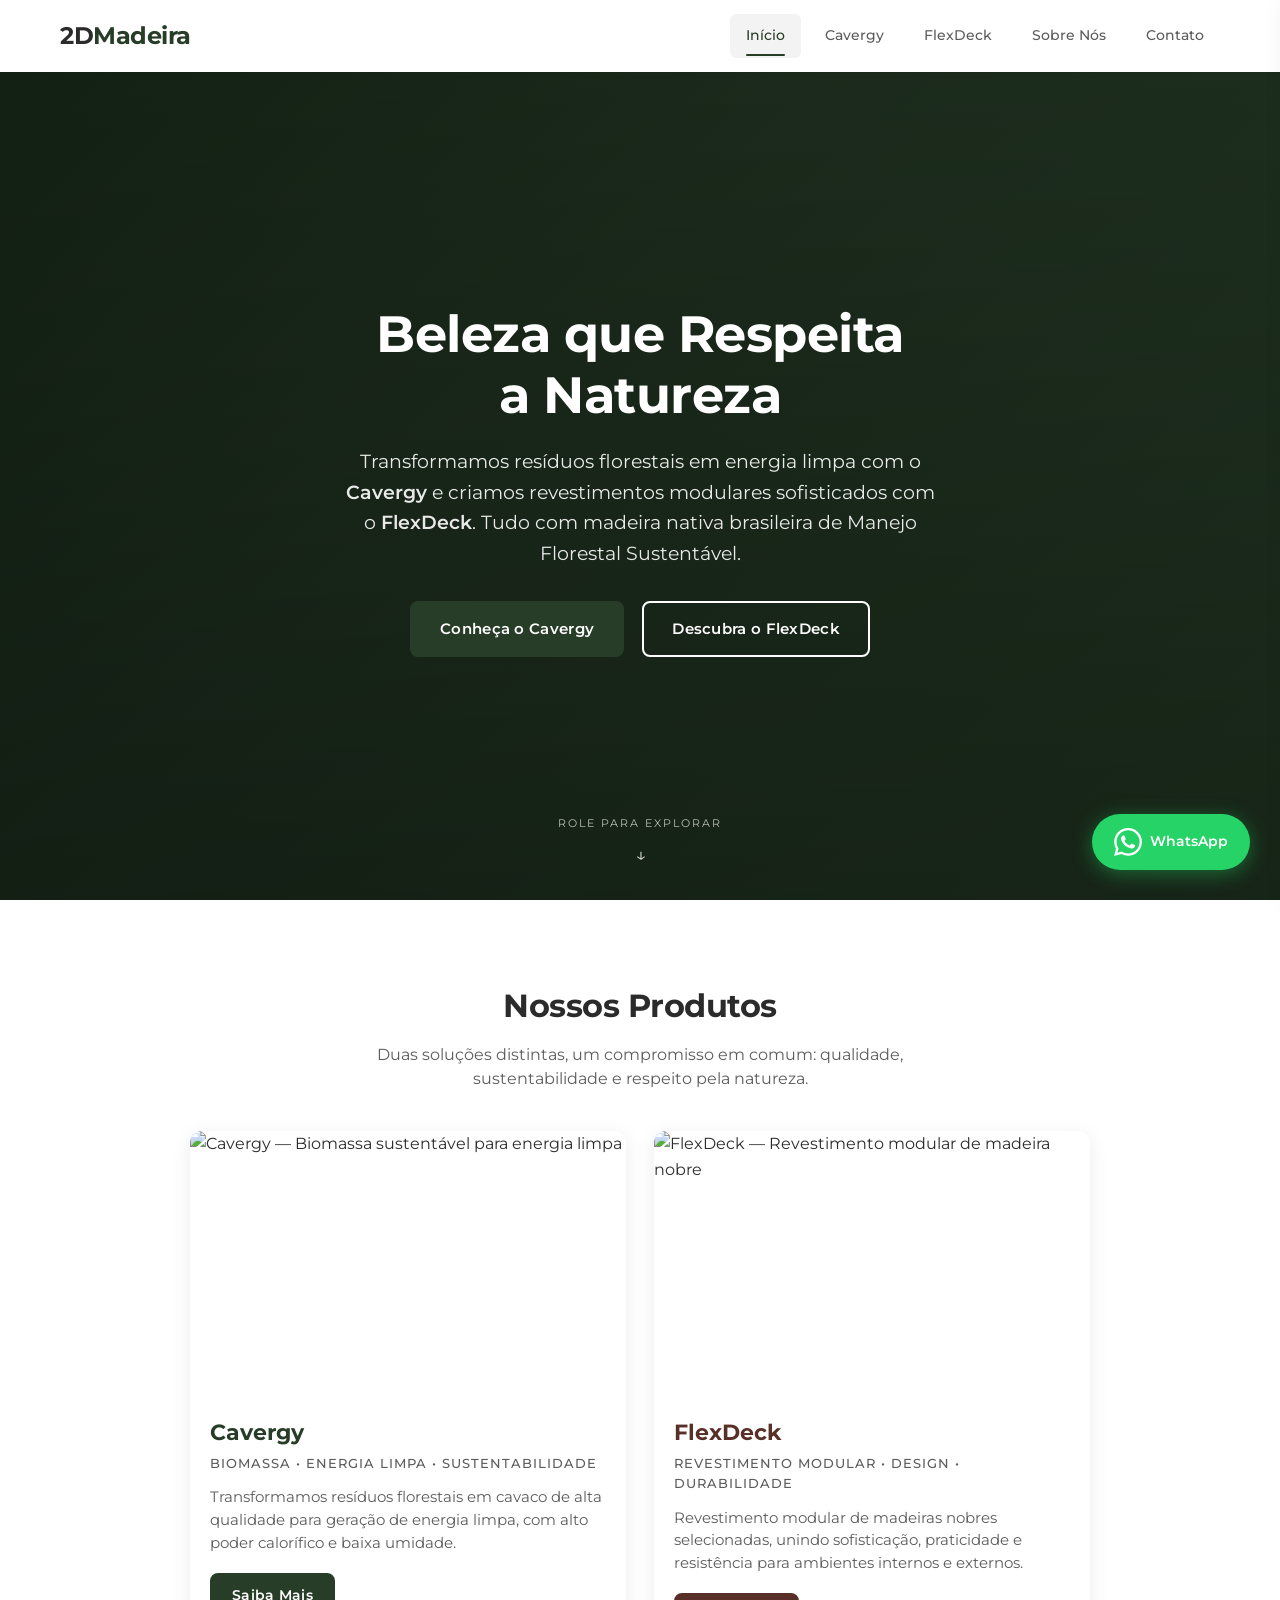
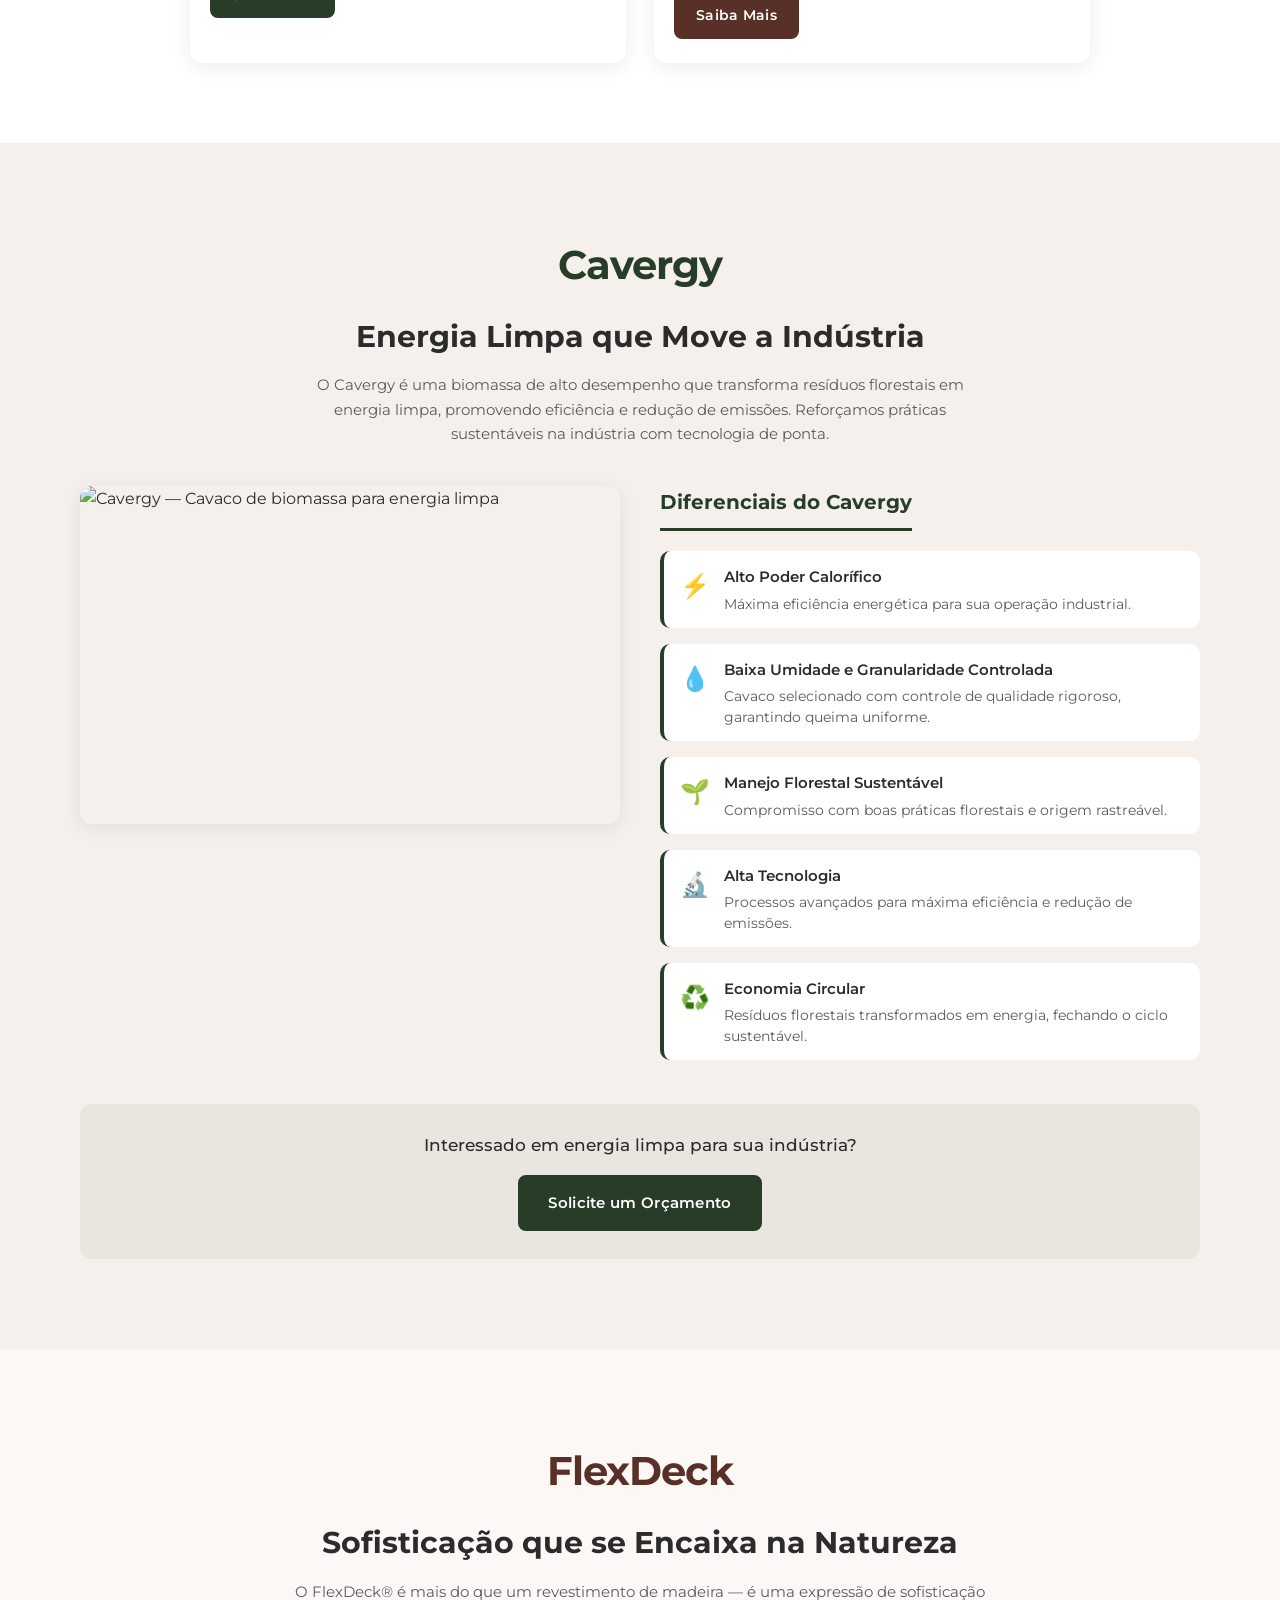
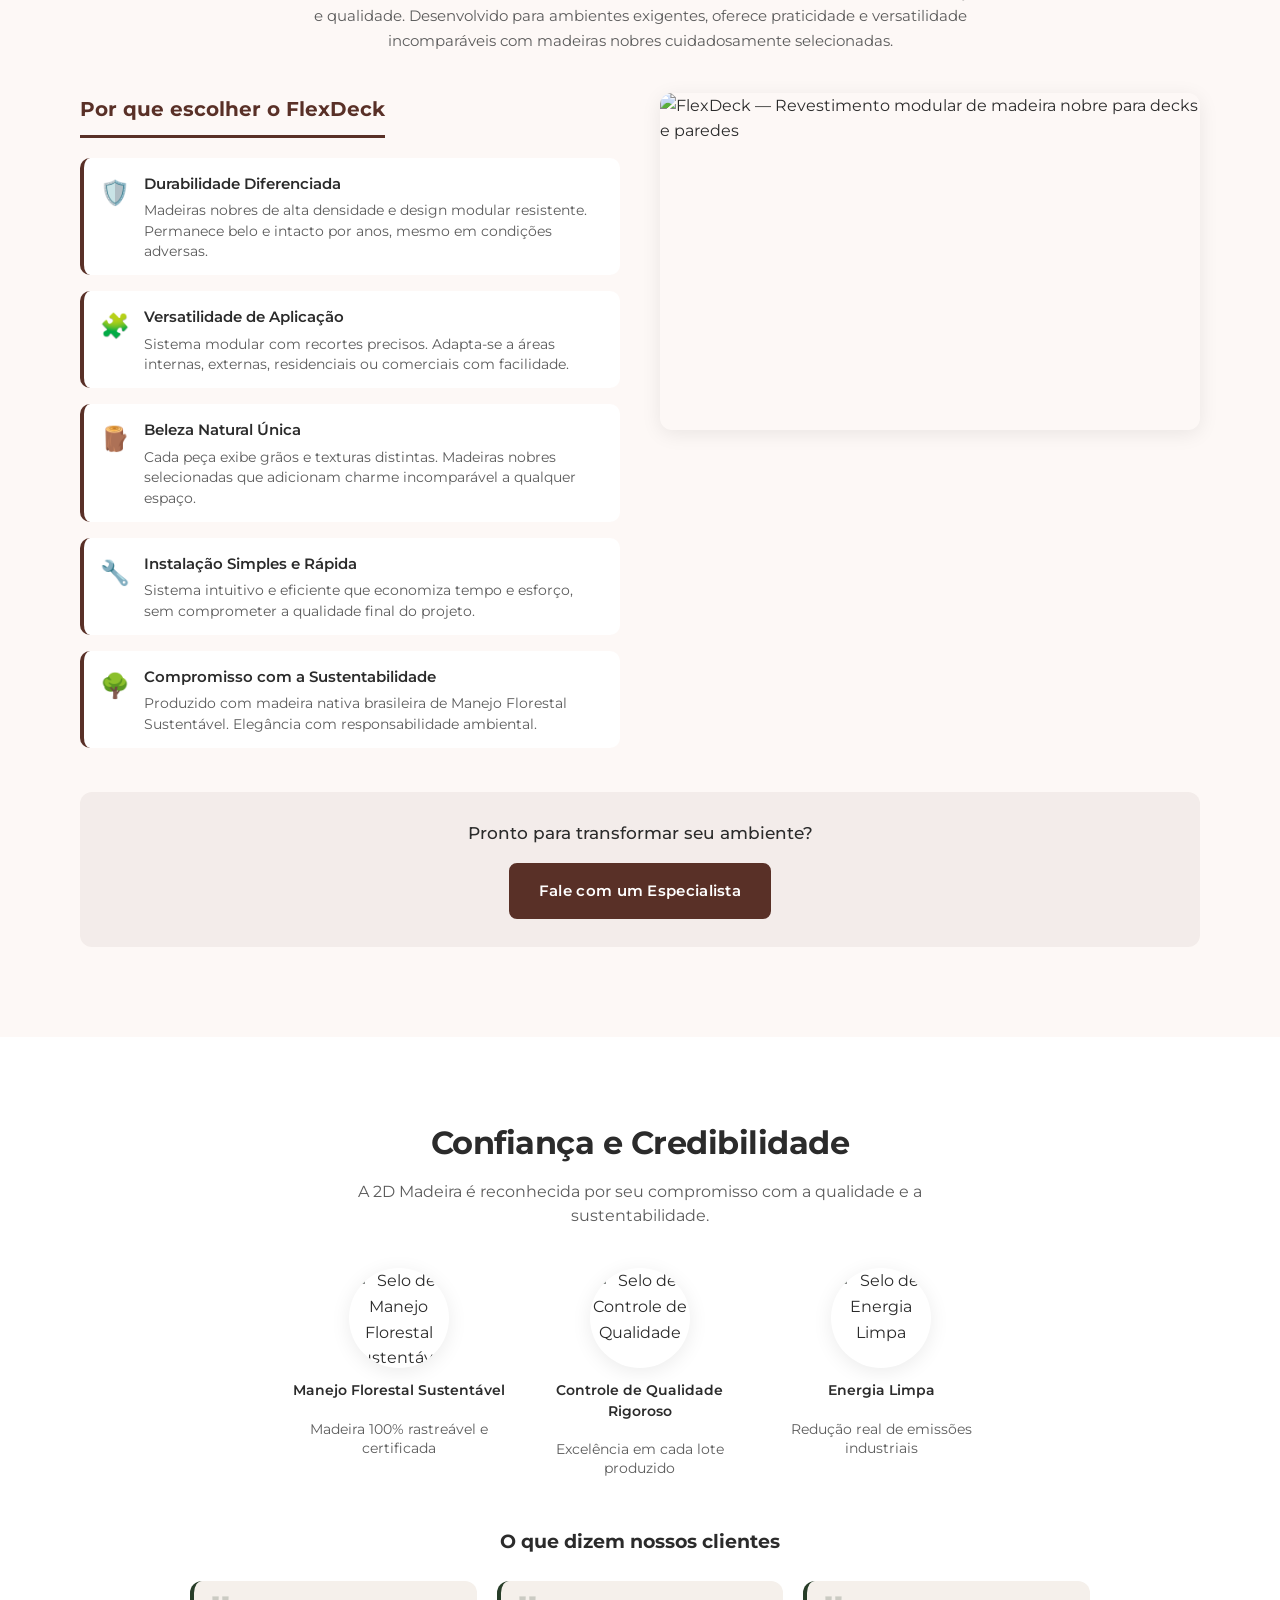
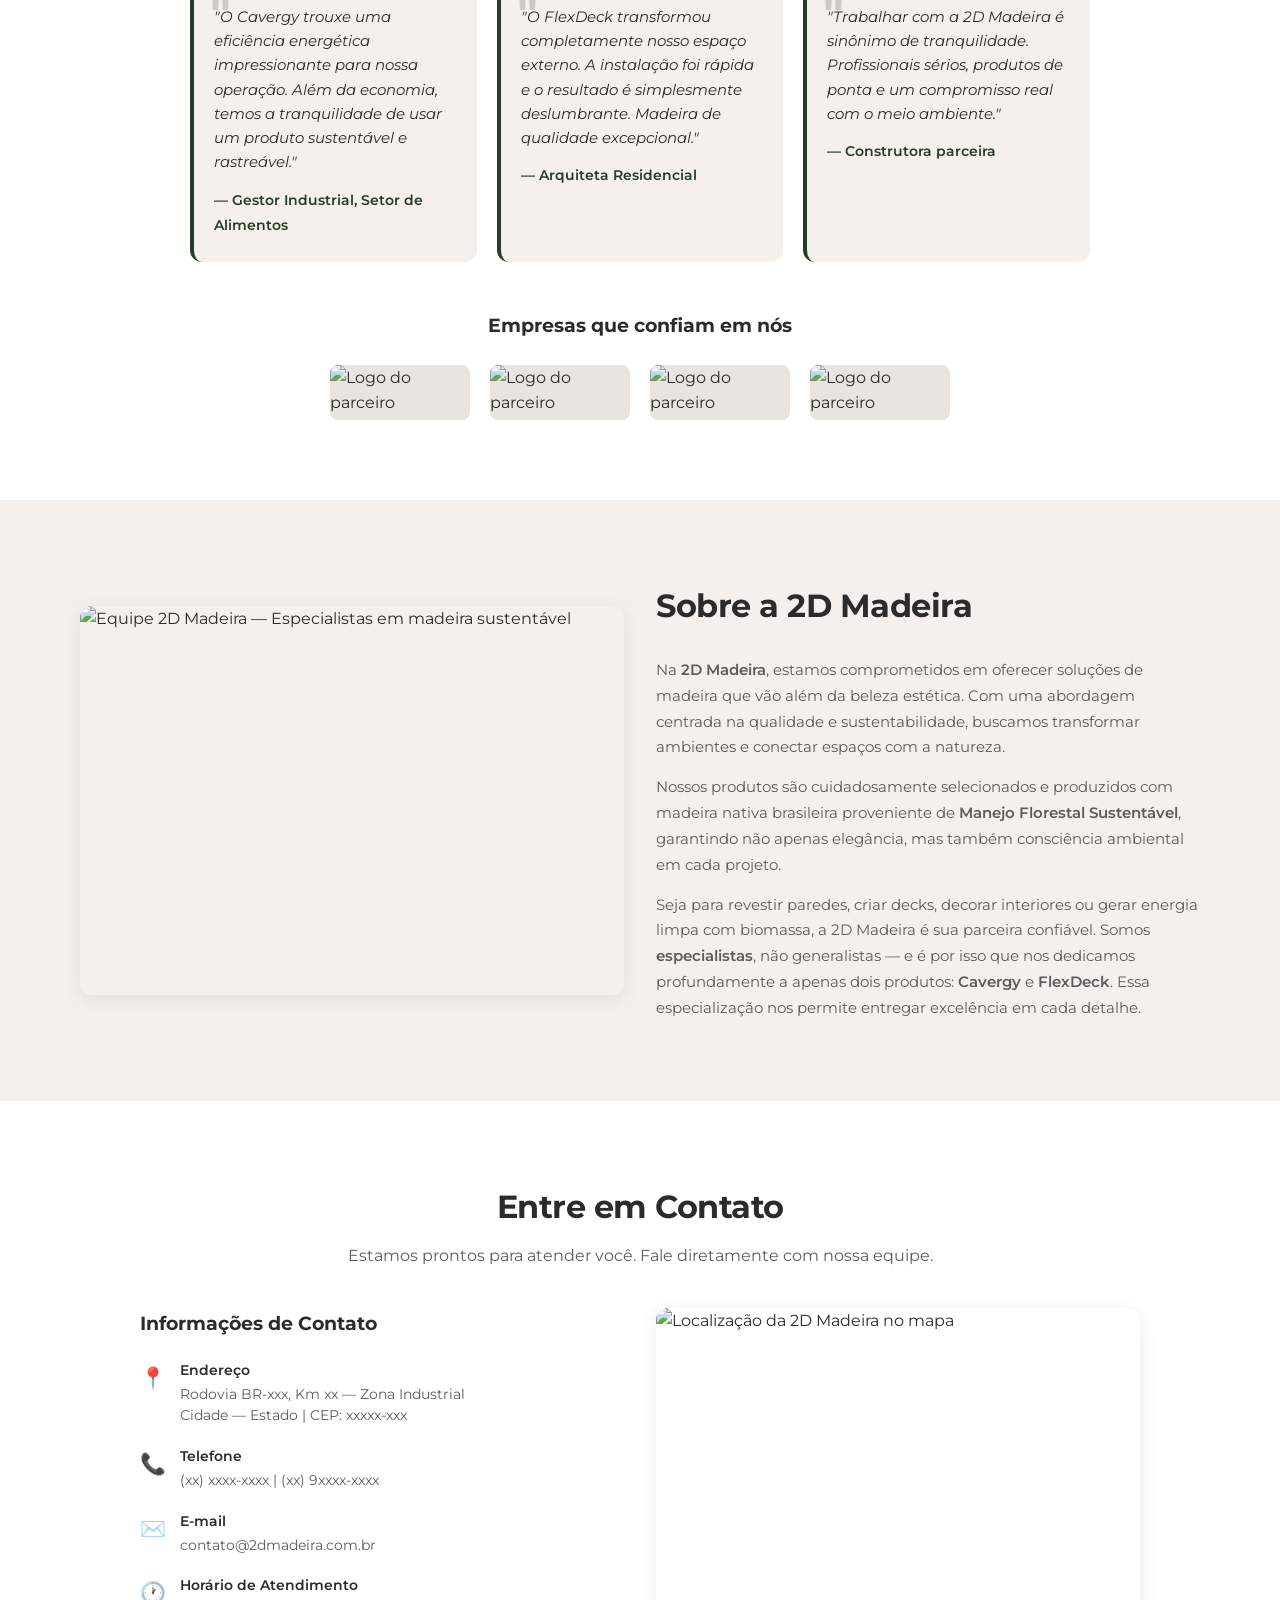
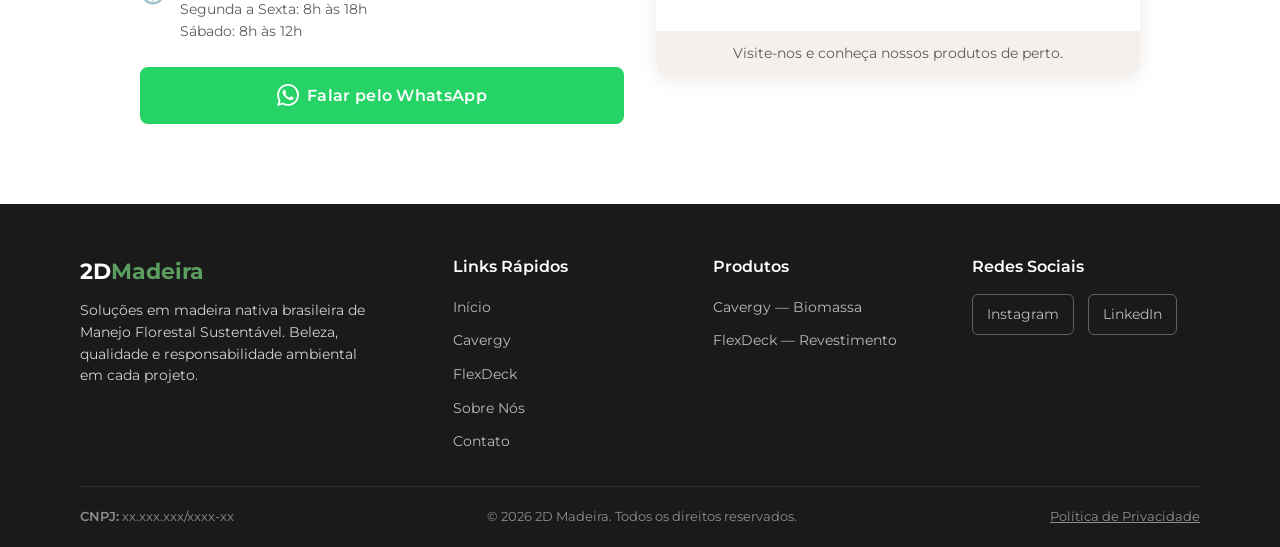
==== index.html @ b5628a50 "Primeiro envio do projeto" ====
<!DOCTYPE html>
<html lang="pt-BR">
<head>
    <meta charset="UTF-8">
    <meta name="viewport" content="width=device-width, initial-scale=1.0">

    <!-- ==================== SEO ==================== -->
    <title>2D Madeira | Soluções Sustentáveis em Madeira — Cavergy e FlexDeck</title>
    <meta name="description" content="2D Madeira: soluções em madeira nativa brasileira de Manejo Florestal Sustentável. Conheça o Cavergy, biomassa para energia limpa, e o FlexDeck, revestimento modular de madeira nobre.">
    <meta name="keywords" content="madeira sustentável, manejo florestal, biomassa, cavaco, energia limpa, revestimento de madeira, deck modular, FlexDeck, Cavergy, 2D Madeira, madeira nativa brasileira">
    <meta name="author" content="2D Madeira">
    <meta name="robots" content="index, follow">
    <link rel="canonical" href="https://www.2dmadeira.com.br/">

    <!-- Open Graph -->
    <meta property="og:title" content="2D Madeira | Soluções Sustentáveis em Madeira">
    <meta property="og:description" content="Cavergy: biomassa que transforma resíduos florestais em energia limpa. FlexDeck: revestimento modular de madeira nobre. Sustentabilidade e elegância em cada projeto.">
    <meta property="og:type" content="website">
    <meta property="og:url" content="https://www.2dmadeira.com.br/">
    <meta property="og:image" content="https://www.2dmadeira.com.br/og-image.jpg">
    <meta property="og:locale" content="pt_BR">

    <!-- Favicon (substitua pelo seu arquivo) -->
    <link rel="icon" type="image/png" href="favicon.png">

    <!-- Google Fonts - Montserrat -->
    <link rel="preconnect" href="https://fonts.googleapis.com">
    <link rel="preconnect" href="https://fonts.gstatic.com" crossorigin>
    <link href="https://fonts.googleapis.com/css2?family=Montserrat:wght@300;400;500;600;700&display=swap" rel="stylesheet">

    <!-- CSS -->
    <link rel="stylesheet" href="style.css">
</head>
<body>

    <!-- ==================== HEADER ==================== -->
    <header class="header" id="header">
        <div class="header__container">
            <!-- Logo 2D Madeira -->
            <a href="#home" class="header__logo" aria-label="2D Madeira — Página inicial">
                <!-- Substitua pelo caminho da sua logo PNG -->
                <!-- <img src="logo-2d-madeira.png" alt="2D Madeira" class="header__logo-img"> -->
                <span class="header__logo-texto">2D<span class="header__logo-destaque">Madeira</span></span>
            </a>

            <!-- Navegação Desktop -->
            <nav class="nav" id="nav">
                <ul class="nav__lista">
                    <li class="nav__item"><a href="#home" class="nav__link nav__link--ativo">Início</a></li>
                    <li class="nav__item"><a href="cavergy/cavergy.html" class="nav__link">Cavergy</a></li>
                    <li class="nav__item"><a href="flexdeck/flexdeck.html" class="nav__link">FlexDeck</a></li>
                    <li class="nav__item"><a href="#sobre" class="nav__link">Sobre Nós</a></li>
                    <li class="nav__item"><a href="#contato" class="nav__link">Contato</a></li>
                </ul>
            </nav>

            <!-- Botão do menu hambúrguer -->
            <button class="hamburguer" id="hamburguer" aria-label="Abrir menu de navegação" aria-expanded="false">
                <span class="hamburguer__linha"></span>
                <span class="hamburguer__linha"></span>
                <span class="hamburguer__linha"></span>
            </button>
        </div>
    </header>

    <!-- Overlay do menu mobile -->
    <div class="menu-overlay" id="menuOverlay"></div>

    <!-- ==================== MAIN ==================== -->
    <main>

        <!-- ========== HERO / HOME ========== -->
        <section class="hero" id="home">
            <div class="hero__overlay"></div>
            <div class="hero__container">
                <h1 class="hero__titulo">Beleza que Respeita<br>a Natureza</h1>
                <p class="hero__subtitulo">
                    Transformamos resíduos florestais em energia limpa com o <strong>Cavergy</strong> e criamos revestimentos modulares sofisticados com o <strong>FlexDeck</strong>. Tudo com madeira nativa brasileira de Manejo Florestal Sustentável.
                </p>
                <div class="hero__botoes">
                    <a href="cavergy/cavergy.html" class="btn btn--primario">Conheça o Cavergy</a>
                    <a href="#flexdeck" class="btn btn--secundario">Descubra o FlexDeck</a>
                </div>
            </div>
            <!-- Scroll indicator -->
            <div class="hero__scroll" aria-hidden="true">
                <span class="hero__scroll-texto">Role para explorar</span>
                <span class="hero__scroll-seta">↓</span>
            </div>
        </section>

        <!-- ========== PRODUTOS (VISÃO GERAL NA HOME) ========== -->
        <section class="produtos-resumo" id="produtos">
            <div class="container">
                <h2 class="secao__titulo">Nossos Produtos</h2>
                <p class="secao__descricao">Duas soluções distintas, um compromisso em comum: qualidade, sustentabilidade e respeito pela natureza.</p>
                <div class="cards-duplos">
                    <!-- Card Cavergy -->
                    <article class="card-produto card-produto--cavergy">
                        <div class="card-produto__imagem">
                            <!-- Substitua pela imagem PNG do Cavergy -->
                            <img src="https://placehold.co/600x400/273D28/FFFFFF?text=Cavergy" alt="Cavergy — Biomassa sustentável para energia limpa" loading="lazy" width="600" height="400">
                        </div>
                        <div class="card-produto__conteudo">
                            <h3 class="card-produto__titulo">Cavergy</h3>
                            <p class="card-produto__tagline">Biomassa • Energia Limpa • Sustentabilidade</p>
                            <p class="card-produto__texto">Transformamos resíduos florestais em cavaco de alta qualidade para geração de energia limpa, com alto poder calorífico e baixa umidade.</p>
                            <a href="#cavergy" class="btn btn--primario btn--sm">Saiba Mais</a>
                        </div>
                    </article>
                    <!-- Card FlexDeck -->
                    <article class="card-produto card-produto--flexdeck">
                        <div class="card-produto__imagem">
                            <!-- Substitua pela imagem PNG do FlexDeck -->
                            <img src="https://placehold.co/600x400/593027/FFFFFF?text=FlexDeck" alt="FlexDeck — Revestimento modular de madeira nobre" loading="lazy" width="600" height="400">
                        </div>
                        <div class="card-produto__conteudo">
                            <h3 class="card-produto__titulo">FlexDeck</h3>
                            <p class="card-produto__tagline">Revestimento Modular • Design • Durabilidade</p>
                            <p class="card-produto__texto">Revestimento modular de madeiras nobres selecionadas, unindo sofisticação, praticidade e resistência para ambientes internos e externos.</p>
                            <a href="#flexdeck" class="btn btn--flexdeck btn--sm">Saiba Mais</a>
                        </div>
                    </article>
                </div>
            </div>
        </section>

        <!-- ========== PÁGINA CAVERGY ========== -->
        <section class="pagina-produto pagina-produto--cavergy" id="cavergy">
            <div class="container">
                <div class="pagina-produto__cabecalho">
                    <!-- Logo Cavergy -->
                    <div class="pagina-produto__logo-area">
                        <!-- Substitua pela logo PNG do Cavergy -->
                        <!-- <img src="logo-cavergy.png" alt="Logo Cavergy" class="pagina-produto__logo"> -->
                        <span class="pagina-produto__logo-texto logo--cavergy">Cavergy</span>
                    </div>
                    <h2 class="pagina-produto__titulo">Energia Limpa que Move a Indústria</h2>
                    <p class="pagina-produto__subtitulo">O Cavergy é uma biomassa de alto desempenho que transforma resíduos florestais em energia limpa, promovendo eficiência e redução de emissões. Reforçamos práticas sustentáveis na indústria com tecnologia de ponta.</p>
                </div>

                <div class="pagina-produto__grid">
                    <!-- Imagem principal -->
                    <div class="pagina-produto__imagem-principal">
                        <!-- Substitua pela imagem real do Cavergy -->
                        <img src="https://placehold.co/800x500/273D28/FFFFFF?text=Cavergy+Biomassa" alt="Cavergy — Cavaco de biomassa para energia limpa" loading="lazy" width="800" height="500">
                    </div>
                    <!-- Funcionalidades -->
                    <div class="pagina-produto__funcionalidades">
                        <h3 class="funcionalidades__titulo">Diferenciais do Cavergy</h3>
                        <ul class="funcionalidades__lista">
                            <li class="funcionalidades__item">
                                <span class="funcionalidades__icone">⚡</span>
                                <div>
                                    <strong>Alto Poder Calorífico</strong>
                                    <p>Máxima eficiência energética para sua operação industrial.</p>
                                </div>
                            </li>
                            <li class="funcionalidades__item">
                                <span class="funcionalidades__icone">💧</span>
                                <div>
                                    <strong>Baixa Umidade e Granularidade Controlada</strong>
                                    <p>Cavaco selecionado com controle de qualidade rigoroso, garantindo queima uniforme.</p>
                                </div>
                            </li>
                            <li class="funcionalidades__item">
                                <span class="funcionalidades__icone">🌱</span>
                                <div>
                                    <strong>Manejo Florestal Sustentável</strong>
                                    <p>Compromisso com boas práticas florestais e origem rastreável.</p>
                                </div>
                            </li>
                            <li class="funcionalidades__item">
                                <span class="funcionalidades__icone">🔬</span>
                                <div>
                                    <strong>Alta Tecnologia</strong>
                                    <p>Processos avançados para máxima eficiência e redução de emissões.</p>
                                </div>
                            </li>
                            <li class="funcionalidades__item">
                                <span class="funcionalidades__icone">♻️</span>
                                <div>
                                    <strong>Economia Circular</strong>
                                    <p>Resíduos florestais transformados em energia, fechando o ciclo sustentável.</p>
                                </div>
                            </li>
                        </ul>
                    </div>
                </div>
                <!-- CTA -->
                <div class="pagina-produto__cta">
                    <p>Interessado em energia limpa para sua indústria?</p>
                    <a href="#contato" class="btn btn--primario">Solicite um Orçamento</a>
                </div>
            </div>
        </section>

        <!-- ========== PÁGINA FLEXDECK ========== -->
        <section class="pagina-produto pagina-produto--flexdeck" id="flexdeck">
            <div class="container">
                <div class="pagina-produto__cabecalho">
                    <!-- Logo FlexDeck -->
                    <div class="pagina-produto__logo-area">
                        <!-- Substitua pela logo PNG do FlexDeck -->
                        <!-- <img src="logo-flexdeck.png" alt="Logo FlexDeck" class="pagina-produto__logo"> -->
                        <span class="pagina-produto__logo-texto logo--flexdeck">FlexDeck</span>
                    </div>
                    <h2 class="pagina-produto__titulo">Sofisticação que se Encaixa na Natureza</h2>
                    <p class="pagina-produto__subtitulo">O FlexDeck® é mais do que um revestimento de madeira — é uma expressão de sofisticação e qualidade. Desenvolvido para ambientes exigentes, oferece praticidade e versatilidade incomparáveis com madeiras nobres cuidadosamente selecionadas.</p>
                </div>

                <div class="pagina-produto__grid pagina-produto__grid--invertido">
                    <!-- Imagem principal -->
                    <div class="pagina-produto__imagem-principal">
                        <!-- Substitua pela imagem real do FlexDeck -->
                        <img src="https://placehold.co/800x500/593027/FFFFFF?text=FlexDeck+Revestimento" alt="FlexDeck — Revestimento modular de madeira nobre para decks e paredes" loading="lazy" width="800" height="500">
                    </div>
                    <!-- Funcionalidades -->
                    <div class="pagina-produto__funcionalidades">
                        <h3 class="funcionalidades__titulo funcionalidades__titulo--flexdeck">Por que escolher o FlexDeck</h3>
                        <ul class="funcionalidades__lista">
                            <li class="funcionalidades__item funcionalidades__item--flexdeck">
                                <span class="funcionalidades__icone">🛡️</span>
                                <div>
                                    <strong>Durabilidade Diferenciada</strong>
                                    <p>Madeiras nobres de alta densidade e design modular resistente. Permanece belo e intacto por anos, mesmo em condições adversas.</p>
                                </div>
                            </li>
                            <li class="funcionalidades__item funcionalidades__item--flexdeck">
                                <span class="funcionalidades__icone">🧩</span>
                                <div>
                                    <strong>Versatilidade de Aplicação</strong>
                                    <p>Sistema modular com recortes precisos. Adapta-se a áreas internas, externas, residenciais ou comerciais com facilidade.</p>
                                </div>
                            </li>
                            <li class="funcionalidades__item funcionalidades__item--flexdeck">
                                <span class="funcionalidades__icone">🪵</span>
                                <div>
                                    <strong>Beleza Natural Única</strong>
                                    <p>Cada peça exibe grãos e texturas distintas. Madeiras nobres selecionadas que adicionam charme incomparável a qualquer espaço.</p>
                                </div>
                            </li>
                            <li class="funcionalidades__item funcionalidades__item--flexdeck">
                                <span class="funcionalidades__icone">🔧</span>
                                <div>
                                    <strong>Instalação Simples e Rápida</strong>
                                    <p>Sistema intuitivo e eficiente que economiza tempo e esforço, sem comprometer a qualidade final do projeto.</p>
                                </div>
                            </li>
                            <li class="funcionalidades__item funcionalidades__item--flexdeck">
                                <span class="funcionalidades__icone">🌳</span>
                                <div>
                                    <strong>Compromisso com a Sustentabilidade</strong>
                                    <p>Produzido com madeira nativa brasileira de Manejo Florestal Sustentável. Elegância com responsabilidade ambiental.</p>
                                </div>
                            </li>
                        </ul>
                    </div>
                </div>
                <!-- CTA -->
                <div class="pagina-produto__cta pagina-produto__cta--flexdeck">
                    <p>Pronto para transformar seu ambiente?</p>
                    <a href="#contato" class="btn btn--flexdeck">Fale com um Especialista</a>
                </div>
            </div>
        </section>

        <!-- ========== PROVA SOCIAL E AUTORIDADE ========== -->
        <section class="prova-social" id="prova-social">
            <div class="container">
                <h2 class="secao__titulo">Confiança e Credibilidade</h2>
                <p class="secao__descricao">A 2D Madeira é reconhecida por seu compromisso com a qualidade e a sustentabilidade.</p>

                <!-- Certificações -->
                <div class="prova-social__certificacoes">
                    <div class="certificacao">
                        <!-- Substitua pelo ícone/selo PNG da certificação -->
                        <div class="certificacao__selo">
                            <img src="https://placehold.co/120x120/273D28/FFFFFF?text=Selo" alt="Selo de Manejo Florestal Sustentável" loading="lazy" width="120" height="120">
                        </div>
                        <p class="certificacao__texto"><strong>Manejo Florestal Sustentável</strong><br>Madeira 100% rastreável e certificada</p>
                    </div>
                    <div class="certificacao">
                        <div class="certificacao__selo">
                            <img src="https://placehold.co/120x120/273D28/FFFFFF?text=Qualidade" alt="Selo de Controle de Qualidade" loading="lazy" width="120" height="120">
                        </div>
                        <p class="certificacao__texto"><strong>Controle de Qualidade Rigoroso</strong><br>Excelência em cada lote produzido</p>
                    </div>
                    <div class="certificacao">
                        <div class="certificacao__selo">
                            <img src="https://placehold.co/120x120/273D28/FFFFFF?text=Energia" alt="Selo de Energia Limpa" loading="lazy" width="120" height="120">
                        </div>
                        <p class="certificacao__texto"><strong>Energia Limpa</strong><br>Redução real de emissões industriais</p>
                    </div>
                </div>

                <!-- Depoimentos -->
                <div class="prova-social__depoimentos">
                    <h3 class="depoimentos__titulo">O que dizem nossos clientes</h3>
                    <div class="depoimentos__grid">
                        <blockquote class="depoimento">
                            <p class="depoimento__texto">"O Cavergy trouxe uma eficiência energética impressionante para nossa operação. Além da economia, temos a tranquilidade de usar um produto sustentável e rastreável."</p>
                            <cite class="depoimento__autor">— Gestor Industrial, Setor de Alimentos</cite>
                        </blockquote>
                        <blockquote class="depoimento">
                            <p class="depoimento__texto">"O FlexDeck transformou completamente nosso espaço externo. A instalação foi rápida e o resultado é simplesmente deslumbrante. Madeira de qualidade excepcional."</p>
                            <cite class="depoimento__autor">— Arquiteta Residencial</cite>
                        </blockquote>
                        <blockquote class="depoimento">
                            <p class="depoimento__texto">"Trabalhar com a 2D Madeira é sinônimo de tranquilidade. Profissionais sérios, produtos de ponta e um compromisso real com o meio ambiente."</p>
                            <cite class="depoimento__autor">— Construtora parceira</cite>
                        </blockquote>
                    </div>
                </div>

                <!-- Parceiros -->
                <div class="prova-social__parceiros">
                    <h3 class="parceiros__titulo">Empresas que confiam em nós</h3>
                    <div class="parceiros__grid">
                        <!-- Substitua pelas logos PNG dos parceiros -->
                        <div class="parceiro__placeholder">
                            <img src="https://placehold.co/160x60/cccccc/666666?text=Parceiro+1" alt="Logo do parceiro" loading="lazy" width="160" height="60">
                        </div>
                        <div class="parceiro__placeholder">
                            <img src="https://placehold.co/160x60/cccccc/666666?text=Parceiro+2" alt="Logo do parceiro" loading="lazy" width="160" height="60">
                        </div>
                        <div class="parceiro__placeholder">
                            <img src="https://placehold.co/160x60/cccccc/666666?text=Parceiro+3" alt="Logo do parceiro" loading="lazy" width="160" height="60">
                        </div>
                        <div class="parceiro__placeholder">
                            <img src="https://placehold.co/160x60/cccccc/666666?text=Parceiro+4" alt="Logo do parceiro" loading="lazy" width="160" height="60">
                        </div>
                    </div>
                </div>
            </div>
        </section>

        <!-- ========== SOBRE NÓS ========== -->
        <section class="sobre" id="sobre">
            <div class="container">
                <div class="sobre__grid">
                    <div class="sobre__imagem">
                        <!-- Substitua pela imagem da equipe/empresa -->
                        <img src="https://placehold.co/700x500/273D28/FFFFFF?text=2D+Madeira" alt="Equipe 2D Madeira — Especialistas em madeira sustentável" loading="lazy" width="700" height="500">
                    </div>
                    <div class="sobre__conteudo">
                        <h2 class="secao__titulo secao__titulo--esquerda">Sobre a 2D Madeira</h2>
                        <p class="sobre__texto">
                            Na <strong>2D Madeira</strong>, estamos comprometidos em oferecer soluções de madeira que vão além da beleza estética. Com uma abordagem centrada na qualidade e sustentabilidade, buscamos transformar ambientes e conectar espaços com a natureza.
                        </p>
                        <p class="sobre__texto">
                            Nossos produtos são cuidadosamente selecionados e produzidos com madeira nativa brasileira proveniente de <strong>Manejo Florestal Sustentável</strong>, garantindo não apenas elegância, mas também consciência ambiental em cada projeto.
                        </p>
                        <p class="sobre__texto">
                            Seja para revestir paredes, criar decks, decorar interiores ou gerar energia limpa com biomassa, a 2D Madeira é sua parceira confiável. Somos <strong>especialistas</strong>, não generalistas — e é por isso que nos dedicamos profundamente a apenas dois produtos: <strong>Cavergy</strong> e <strong>FlexDeck</strong>. Essa especialização nos permite entregar excelência em cada detalhe.
                        </p>
                    </div>
                </div>
            </div>
        </section>

        <!-- ========== CONTATO ========== -->
        <section class="contato" id="contato">
            <div class="container">
                <h2 class="secao__titulo">Entre em Contato</h2>
                <p class="secao__descricao">Estamos prontos para atender você. Fale diretamente com nossa equipe.</p>
                <div class="contato__grid">
                    <!-- Informações de contato -->
                    <div class="contato__info">
                        <h3 class="contato__info-titulo">Informações de Contato</h3>
                        <ul class="contato__lista">
                            <li class="contato__item">
                                <span class="contato__icone" aria-hidden="true">📍</span>
                                <div>
                                    <strong>Endereço</strong>
                                    <!-- Substitua pelo endereço real -->
                                    <p>Rodovia BR-xxx, Km xx — Zona Industrial<br>Cidade — Estado | CEP: xxxxx-xxx</p>
                                </div>
                            </li>
                            <li class="contato__item">
                                <span class="contato__icone" aria-hidden="true">📞</span>
                                <div>
                                    <strong>Telefone</strong>
                                    <!-- Substitua pelo telefone real -->
                                    <p>(xx) xxxx-xxxx | (xx) 9xxxx-xxxx</p>
                                </div>
                            </li>
                            <li class="contato__item">
                                <span class="contato__icone" aria-hidden="true">✉️</span>
                                <div>
                                    <strong>E-mail</strong>
                                    <!-- Substitua pelo e-mail real -->
                                    <p>contato@2dmadeira.com.br</p>
                                </div>
                            </li>
                            <li class="contato__item">
                                <span class="contato__icone" aria-hidden="true">🕐</span>
                                <div>
                                    <strong>Horário de Atendimento</strong>
                                    <p>Segunda a Sexta: 8h às 18h<br>Sábado: 8h às 12h</p>
                                </div>
                            </li>
                        </ul>
                        <!-- Botão WhatsApp -->
                        <a href="https://wa.me/55XXXXXXXXXXX?text=Olá!%20Gostaria%20de%20saber%20mais%20sobre%20os%20produtos%20da%202D%20Madeira." class="btn btn--whatsapp" target="_blank" rel="noopener noreferrer">
                            <span class="btn__whatsapp-icone" aria-hidden="true">
                                <!-- Ícone WhatsApp SVG -->
                                <svg width="22" height="22" viewBox="0 0 24 24" fill="currentColor"><path d="M17.472 14.382c-.297-.149-1.758-.867-2.03-.967-.273-.099-.471-.148-.67.15-.197.297-.767.966-.94 1.164-.173.199-.347.223-.644.075-.297-.15-1.255-.463-2.39-1.475-.883-.788-1.48-1.761-1.653-2.059-.173-.297-.018-.458.13-.606.134-.133.298-.347.446-.52.149-.174.198-.298.298-.497.099-.198.05-.371-.025-.52-.075-.149-.669-1.612-.916-2.207-.242-.579-.487-.5-.669-.51-.173-.008-.371-.01-.57-.01-.198 0-.52.074-.792.372-.272.297-1.04 1.016-1.04 2.479 0 1.462 1.065 2.875 1.213 3.074.149.198 2.096 3.2 5.077 4.487.709.306 1.262.489 1.694.625.712.227 1.36.195 1.871.118.571-.085 1.758-.719 2.006-1.413.248-.694.248-1.289.173-1.413-.074-.124-.272-.198-.57-.347m-5.421 7.403h-.004a9.87 9.87 0 0 1-5.031-1.378l-.361-.214-3.741.982.998-3.648-.235-.374a9.86 9.86 0 0 1-1.51-5.26c.001-5.45 4.436-9.884 9.888-9.884 2.64 0 5.122 1.03 6.988 2.898a9.825 9.825 0 0 1 2.893 6.994c-.003 5.45-4.437 9.884-9.885 9.884m8.413-18.297A11.815 11.815 0 0 0 12.05 0C5.495 0 .16 5.335.157 11.892c0 2.096.547 4.142 1.588 5.945L.057 24l6.305-1.654a11.882 11.882 0 0 0 5.683 1.448h.005c6.554 0 11.89-5.335 11.893-11.893a11.821 11.821 0 0 0-3.48-8.413Z"/></svg>
                            </span>
                            Falar pelo WhatsApp
                        </a>
                    </div>
                    <!-- Mapa ou imagem de localização -->
                    <div class="contato__mapa">
                        <!-- Substitua por um iframe do Google Maps ou imagem -->
                        <div class="contato__mapa-placeholder">
                            <img src="https://placehold.co/600x400/e8e5e1/666666?text=Localização+2D+Madeira" alt="Localização da 2D Madeira no mapa" loading="lazy" width="600" height="400">
                            <p class="contato__mapa-legenda">Visite-nos e conheça nossos produtos de perto.</p>
                        </div>
                    </div>
                </div>
            </div>
        </section>

    </main>

    <!-- ==================== RODAPÉ ==================== -->
    <footer class="rodape" id="rodape">
        <div class="container">
            <div class="rodape__grid">
                <!-- Logo e descrição -->
                <div class="rodape__coluna rodape__coluna--marca">
                    <span class="rodape__logo">2D<span class="rodape__logo-destaque">Madeira</span></span>
                    <p class="rodape__texto">Soluções em madeira nativa brasileira de Manejo Florestal Sustentável. Beleza, qualidade e responsabilidade ambiental em cada projeto.</p>
                </div>
                <!-- Links rápidos -->
                <div class="rodape__coluna">
                    <h4 class="rodape__titulo">Links Rápidos</h4>
                    <ul class="rodape__links">
                        <li><a href="#home">Início</a></li>
                        <li><a href="cavergy/cavergy.html">Cavergy</a></li>
                        <li><a href="flexdeck/flexdeck.html">FlexDeck</a></li>
                        <li><a href="#sobre">Sobre Nós</a></li>
                        <li><a href="#contato">Contato</a></li>
                    </ul>
                </div>
                <!-- Produtos -->
                <div class="rodape__coluna">
                    <h4 class="rodape__titulo">Produtos</h4>
                    <ul class="rodape__links">
                        <li><a href="cavergy/cavergy.html">Cavergy — Biomassa</a></li>
                        <li><a href="flexdeck/flexdeck.html">FlexDeck — Revestimento</a></li>
                    </ul>
                </div>
                <!-- Redes Sociais e CNPJ -->
                <div class="rodape__coluna">
                    <h4 class="rodape__titulo">Redes Sociais</h4>
                    <div class="rodape__redes">
                        <!-- Substitua pelos links reais -->
                        <a href="https://instagram.com/2dmadeira" class="rodape__rede-link" aria-label="Instagram 2D Madeira" target="_blank" rel="noopener noreferrer">Instagram</a>
                        <a href="https://linkedin.com/company/2dmadeira" class="rodape__rede-link" aria-label="LinkedIn 2D Madeira" target="_blank" rel="noopener noreferrer">LinkedIn</a>
                    </div>
                </div>
            </div>
            <!-- Barra inferior -->
            <div class="rodape__barra">
                <p class="rodape__cnpj"><strong>CNPJ:</strong> xx.xxx.xxx/xxxx-xx</p>
                <p class="rodape__copy">&copy; <span id="anoAtual"></span> 2D Madeira. Todos os direitos reservados.</p>
                <p class="rodape__privacidade"><a href="#">Política de Privacidade</a></p>
            </div>
        </div>
    </footer>

    <!-- ==================== BOTÃO WHATSAPP FLUTUANTE ==================== -->
    <a href="https://wa.me/55XXXXXXXXXXX?text=Olá!%20Gostaria%20de%20mais%20informações%20sobre%20os%20produtos%20da%202D%20Madeira." class="whatsapp-flutuante" id="whatsappFlutuante" target="_blank" rel="noopener noreferrer" aria-label="Fale conosco pelo WhatsApp">
        <svg width="28" height="28" viewBox="0 0 24 24" fill="currentColor"><path d="M17.472 14.382c-.297-.149-1.758-.867-2.03-.967-.273-.099-.471-.148-.67.15-.197.297-.767.966-.94 1.164-.173.199-.347.223-.644.075-.297-.15-1.255-.463-2.39-1.475-.883-.788-1.48-1.761-1.653-2.059-.173-.297-.018-.458.13-.606.134-.133.298-.347.446-.52.149-.174.198-.298.298-.497.099-.198.05-.371-.025-.52-.075-.149-.669-1.612-.916-2.207-.242-.579-.487-.5-.669-.51-.173-.008-.371-.01-.57-.01-.198 0-.52.074-.792.372-.272.297-1.04 1.016-1.04 2.479 0 1.462 1.065 2.875 1.213 3.074.149.198 2.096 3.2 5.077 4.487.709.306 1.262.489 1.694.625.712.227 1.36.195 1.871.118.571-.085 1.758-.719 2.006-1.413.248-.694.248-1.289.173-1.413-.074-.124-.272-.198-.57-.347m-5.421 7.403h-.004a9.87 9.87 0 0 1-5.031-1.378l-.361-.214-3.741.982.998-3.648-.235-.374a9.86 9.86 0 0 1-1.51-5.26c.001-5.45 4.436-9.884 9.888-9.884 2.64 0 5.122 1.03 6.988 2.898a9.825 9.825 0 0 1 2.893 6.994c-.003 5.45-4.437 9.884-9.885 9.884m8.413-18.297A11.815 11.815 0 0 0 12.05 0C5.495 0 .16 5.335.157 11.892c0 2.096.547 4.142 1.588 5.945L.057 24l6.305-1.654a11.882 11.882 0 0 0 5.683 1.448h.005c6.554 0 11.89-5.335 11.893-11.893a11.821 11.821 0 0 0-3.48-8.413Z"/></svg>
        <span class="whatsapp-flutuante__texto">WhatsApp</span>
    </a>

    <!-- JavaScript -->
    <script src="script.js"></script>
</body>
</html>
---- style.css ----
/* ============================================================
   style.css — 2D Madeira
   Mobile-first, responsivo, design institucional
   Cores: #273D28 (Cavergy/2D Madeira) | #593027 (FlexDeck)
   Tipografia: Montserrat
   ============================================================ */

/* ==================== RESET & VARIÁVEIS ==================== */
:root {
    --cor-primaria: #273D28;
    --cor-primaria-clara: #3a5a3c;
    --cor-flexdeck: #593027;
    --cor-flexdeck-clara: #7a4237;
    --cor-bg-claro: #F5F0EB;
    --cor-bg-escuro: #1A1A1A;
    --cor-texto: #2B2B2B;
    --cor-texto-claro: #5C5C5C;
    --cor-branco: #FFFFFF;
    --cor-cinza-claro: #E8E5E1;
    --cor-overlay: rgba(0, 0, 0, 0.55);
    --fonte: 'Montserrat', sans-serif;
    --transicao: 0.3s ease;
    --border-radius: 8px;
    --sombra: 0 4px 20px rgba(0, 0, 0, 0.08);
    --sombra-elevada: 0 8px 40px rgba(0, 0, 0, 0.12);
    --header-altura: 72px;
}

*,
*::before,
*::after {
    margin: 0;
    padding: 0;
    box-sizing: border-box;
}

html {
    scroll-behavior: smooth;
    scroll-padding-top: var(--header-altura);
    font-size: 16px;
    -webkit-text-size-adjust: 100%;
}

body {
    font-family: var(--fonte);
    color: var(--cor-texto);
    background-color: var(--cor-branco);
    line-height: 1.6;
    overflow-x: hidden;
    -webkit-font-smoothing: antialiased;
    -moz-osx-font-smoothing: grayscale;
}

img {
    max-width: 100%;
    height: auto;
    display: block;
}

a {
    text-decoration: none;
    color: inherit;
    transition: color var(--transicao);
}

ul {
    list-style: none;
}

strong {
    font-weight: 600;
}

/* ==================== CONTAINER ==================== */
.container {
    width: 100%;
    max-width: 1200px;
    margin: 0 auto;
    padding: 0 20px;
}

/* ==================== SEÇÕES GERAIS ==================== */
.secao__titulo {
    font-size: 1.75rem;
    font-weight: 700;
    color: var(--cor-texto);
    text-align: center;
    margin-bottom: 0.75rem;
    letter-spacing: -0.5px;
}

.secao__titulo--esquerda {
    text-align: left;
}

.secao__descricao {
    font-size: 1rem;
    color: var(--cor-texto-claro);
    text-align: center;
    max-width: 650px;
    margin: 0 auto 2.5rem;
    line-height: 1.5;
}

/* ==================== BOTÕES ==================== */
.btn {
    display: inline-flex;
    align-items: center;
    justify-content: center;
    gap: 8px;
    padding: 14px 28px;
    font-family: var(--fonte);
    font-size: 0.95rem;
    font-weight: 600;
    border: 2px solid transparent;
    border-radius: var(--border-radius);
    cursor: pointer;
    transition: all var(--transicao);
    text-align: center;
    letter-spacing: 0.3px;
}

.btn--primario {
    background-color: var(--cor-primaria);
    color: var(--cor-branco);
    border-color: var(--cor-primaria);
}
.btn--primario:hover,
.btn--primario:focus-visible {
    background-color: var(--cor-primaria-clara);
    border-color: var(--cor-primaria-clara);
    transform: translateY(-2px);
    box-shadow: var(--sombra-elevada);
}

.btn--secundario {
    background-color: transparent;
    color: var(--cor-branco);
    border-color: var(--cor-branco);
}
.btn--secundario:hover,
.btn--secundario:focus-visible {
    background-color: var(--cor-branco);
    color: var(--cor-primaria);
    transform: translateY(-2px);
    box-shadow: var(--sombra-elevada);
}

.btn--flexdeck {
    background-color: var(--cor-flexdeck);
    color: var(--cor-branco);
    border-color: var(--cor-flexdeck);
}
.btn--flexdeck:hover,
.btn--flexdeck:focus-visible {
    background-color: var(--cor-flexdeck-clara);
    border-color: var(--cor-flexdeck-clara);
    transform: translateY(-2px);
    box-shadow: var(--sombra-elevada);
}

.btn--whatsapp {
    background-color: #25D366;
    color: var(--cor-branco);
    border-color: #25D366;
    width: 100%;
    justify-content: center;
    font-size: 1rem;
}
.btn--whatsapp:hover,
.btn--whatsapp:focus-visible {
    background-color: #1ebe57;
    border-color: #1ebe57;
    transform: translateY(-2px);
    box-shadow: var(--sombra-elevada);
}

.btn--sm {
    padding: 10px 20px;
    font-size: 0.85rem;
}

.btn__whatsapp-icone {
    display: flex;
    align-items: center;
}

/* ==================== HEADER ==================== */
.header {
    position: fixed;
    top: 0;
    left: 0;
    width: 100%;
    height: var(--header-altura);
    background-color: var(--cor-branco);
    box-shadow: 0 1px 8px rgba(0, 0, 0, 0.06);
    z-index: 1000;
    transition: box-shadow var(--transicao);
}

.header--sombra {
    box-shadow: 0 4px 20px rgba(0, 0, 0, 0.1);
}

.header__container {
    display: flex;
    align-items: center;
    justify-content: space-between;
    height: 100%;
    max-width: 1200px;
    margin: 0 auto;
    padding: 0 20px;
}

/* Logo */
.header__logo {
    display: flex;
    align-items: center;
    text-decoration: none;
    z-index: 1002;
}

.header__logo-img {
    height: 40px;
    width: auto;
}

.header__logo-texto {
    font-size: 1.5rem;
    font-weight: 700;
    color: var(--cor-texto);
    letter-spacing: -0.5px;
}

.header__logo-destaque {
    color: var(--cor-primaria);
}

/* Navegação */
.nav__lista {
    display: flex;
    gap: 8px;
}

.nav__link {
    display: block;
    padding: 10px 16px;
    font-size: 0.9rem;
    font-weight: 500;
    color: var(--cor-texto-claro);
    border-radius: 6px;
    transition: all var(--transicao);
    position: relative;
}

.nav__link:hover,
.nav__link:focus-visible,
.nav__link--ativo {
    color: var(--cor-primaria);
    background-color: rgba(39, 61, 40, 0.06);
}

.nav__link--ativo::after {
    content: '';
    position: absolute;
    bottom: 2px;
    left: 16px;
    right: 16px;
    height: 2px;
    background-color: var(--cor-primaria);
    border-radius: 2px;
}

/* ==================== HAMBÚRGUER ==================== */
.hamburguer {
    display: none;
    flex-direction: column;
    justify-content: center;
    align-items: center;
    gap: 5px;
    width: 44px;
    height: 44px;
    background: none;
    border: none;
    cursor: pointer;
    z-index: 1002;
    padding: 6px;
}

.hamburguer__linha {
    display: block;
    width: 26px;
    height: 2.5px;
    background-color: var(--cor-texto);
    border-radius: 2px;
    transition: all var(--transicao);
    transform-origin: center;
}

/* Animação para X */
.hamburguer--ativo .hamburguer__linha:nth-child(1) {
    transform: translateY(7.5px) rotate(45deg);
}
.hamburguer--ativo .hamburguer__linha:nth-child(2) {
    opacity: 0;
    transform: scaleX(0);
}
.hamburguer--ativo .hamburguer__linha:nth-child(3) {
    transform: translateY(-7.5px) rotate(-45deg);
}

/* ==================== MENU OVERLAY (MOBILE) ==================== */
.menu-overlay {
    position: fixed;
    top: 0;
    left: 0;
    width: 100%;
    height: 100vh;
    background-color: rgba(0, 0, 0, 0.7);
    z-index: 999;
    opacity: 0;
    visibility: hidden;
    transition: opacity var(--transicao), visibility var(--transicao);
}

.menu-overlay--ativo {
    opacity: 1;
    visibility: visible;
}

/* Painel do menu mobile */
.nav--mobile {
    position: fixed;
    top: 0;
    right: -320px;
    width: 300px;
    max-width: 85vw;
    height: 100vh;
    background-color: var(--cor-branco);
    z-index: 1001;
    padding: 100px 30px 40px;
    transition: right var(--transicao);
    box-shadow: -4px 0 30px rgba(0, 0, 0, 0.15);
    overflow-y: auto;
}

.nav--mobile--ativo {
    right: 0;
}

.nav--mobile .nav__lista {
    flex-direction: column;
    gap: 4px;
}

.nav--mobile .nav__link {
    font-size: 1.1rem;
    padding: 14px 16px;
    border-radius: 8px;
    display: block;
    font-weight: 500;
}

.nav--mobile .nav__link--ativo {
    background-color: rgba(39, 61, 40, 0.08);
}

/* ==================== HERO ==================== */
.hero {
    position: relative;
    min-height: 100vh;
    display: flex;
    align-items: center;
    justify-content: center;
    background-color: var(--cor-primaria);
    /* Substitua pela sua imagem de fundo:
       background-image: url('hero-bg.jpg');
       background-size: cover;
       background-position: center;
    */
    background-image: linear-gradient(135deg, #1a2e1b 0%, #273D28 40%, #2e4a2f 100%);
    background-size: cover;
    background-position: center;
    text-align: center;
    padding: 120px 20px 60px;
    overflow: hidden;
}

.hero__overlay {
    position: absolute;
    inset: 0;
    background: linear-gradient(180deg, rgba(0,0,0,0.3) 0%, rgba(0,0,0,0.5) 100%);
    z-index: 1;
}

.hero__container {
    position: relative;
    z-index: 2;
    max-width: 800px;
    margin: 0 auto;
}

.hero__titulo {
    font-size: 2rem;
    font-weight: 700;
    color: var(--cor-branco);
    line-height: 1.2;
    margin-bottom: 1.25rem;
    letter-spacing: -0.5px;
}

.hero__subtitulo {
    font-size: 1rem;
    font-weight: 400;
    color: rgba(255, 255, 255, 0.9);
    line-height: 1.6;
    margin-bottom: 2rem;
    max-width: 600px;
    margin-left: auto;
    margin-right: auto;
}

.hero__botoes {
    display: flex;
    flex-direction: column;
    gap: 14px;
    align-items: center;
    justify-content: center;
    flex-wrap: wrap;
}

.hero__scroll {
    position: absolute;
    bottom: 30px;
    left: 50%;
    transform: translateX(-50%);
    z-index: 2;
    display: flex;
    flex-direction: column;
    align-items: center;
    gap: 6px;
    animation: bounceDown 2s ease-in-out infinite;
}

.hero__scroll-texto {
    font-size: 0.7rem;
    text-transform: uppercase;
    letter-spacing: 2px;
    color: rgba(255, 255, 255, 0.7);
}

.hero__scroll-seta {
    font-size: 1.2rem;
    color: rgba(255, 255, 255, 0.8);
}

@keyframes bounceDown {
    0%, 100% { transform: translateX(-50%) translateY(0); }
    50% { transform: translateX(-50%) translateY(8px); }
}

/* ==================== PRODUTOS - CARDS NA HOME ==================== */
.produtos-resumo {
    padding: 60px 0;
    background-color: var(--cor-branco);
}

.cards-duplos {
    display: grid;
    grid-template-columns: 1fr;
    gap: 28px;
    max-width: 900px;
    margin: 0 auto;
}

.card-produto {
    background-color: var(--cor-branco);
    border-radius: 12px;
    overflow: hidden;
    box-shadow: var(--sombra);
    transition: transform var(--transicao), box-shadow var(--transicao);
}

.card-produto:hover {
    transform: translateY(-4px);
    box-shadow: var(--sombra-elevada);
}

.card-produto__imagem img {
    width: 100%;
    height: 220px;
    object-fit: cover;
}

.card-produto__conteudo {
    padding: 24px 20px;
}

.card-produto__titulo {
    font-size: 1.35rem;
    font-weight: 700;
    margin-bottom: 4px;
}

.card-produto--cavergy .card-produto__titulo {
    color: var(--cor-primaria);
}
.card-produto--flexdeck .card-produto__titulo {
    color: var(--cor-flexdeck);
}

.card-produto__tagline {
    font-size: 0.8rem;
    font-weight: 500;
    text-transform: uppercase;
    letter-spacing: 1px;
    color: var(--cor-texto-claro);
    margin-bottom: 12px;
}

.card-produto__texto {
    font-size: 0.95rem;
    color: var(--cor-texto-claro);
    margin-bottom: 18px;
    line-height: 1.5;
}

/* ==================== PÁGINAS DE PRODUTO ==================== */
.pagina-produto {
    padding: 70px 0;
}

.pagina-produto--cavergy {
    background-color: var(--cor-bg-claro);
}

.pagina-produto--flexdeck {
    background-color: #FDF8F6;
}

.pagina-produto__cabecalho {
    text-align: center;
    margin-bottom: 40px;
}

.pagina-produto__logo-area {
    margin-bottom: 16px;
}

.pagina-produto__logo {
    height: 50px;
    width: auto;
}

.pagina-produto__logo-texto {
    font-size: 2.5rem;
    font-weight: 700;
    letter-spacing: -1px;
}

.logo--cavergy {
    color: var(--cor-primaria);
}
.logo--flexdeck {
    color: var(--cor-flexdeck);
}

.pagina-produto__titulo {
    font-size: 1.6rem;
    font-weight: 700;
    color: var(--cor-texto);
    margin-bottom: 12px;
}

.pagina-produto__subtitulo {
    font-size: 0.95rem;
    color: var(--cor-texto-claro);
    max-width: 700px;
    margin: 0 auto;
    line-height: 1.6;
}

.pagina-produto__grid {
    display: grid;
    grid-template-columns: 1fr;
    gap: 32px;
    align-items: start;
}

.pagina-produto__imagem-principal {
    border-radius: 12px;
    overflow: hidden;
    box-shadow: var(--sombra);
}

.pagina-produto__imagem-principal img {
    width: 100%;
    height: auto;
    object-fit: cover;
}

/* Funcionalidades */
.funcionalidades__titulo {
    font-size: 1.25rem;
    font-weight: 700;
    color: var(--cor-primaria);
    margin-bottom: 20px;
    padding-bottom: 10px;
    border-bottom: 3px solid var(--cor-primaria);
    display: inline-block;
}

.funcionalidades__titulo--flexdeck {
    color: var(--cor-flexdeck);
    border-bottom-color: var(--cor-flexdeck);
}

.funcionalidades__lista {
    display: flex;
    flex-direction: column;
    gap: 16px;
}

.funcionalidades__item {
    display: flex;
    gap: 14px;
    align-items: flex-start;
    padding: 14px 16px;
    background-color: var(--cor-branco);
    border-radius: 10px;
    border-left: 4px solid var(--cor-primaria);
    transition: transform var(--transicao), box-shadow var(--transicao);
}

.funcionalidades__item:hover {
    transform: translateX(4px);
    box-shadow: var(--sombra);
}

.funcionalidades__item--flexdeck {
    border-left-color: var(--cor-flexdeck);
}

.funcionalidades__icone {
    font-size: 1.5rem;
    flex-shrink: 0;
    margin-top: 2px;
}

.funcionalidades__item strong {
    display: block;
    font-size: 0.95rem;
    margin-bottom: 4px;
    color: var(--cor-texto);
}

.funcionalidades__item p {
    font-size: 0.85rem;
    color: var(--cor-texto-claro);
    line-height: 1.5;
}

/* CTA da página de produto */
.pagina-produto__cta {
    text-align: center;
    margin-top: 44px;
    padding: 28px 20px;
    background-color: rgba(39, 61, 40, 0.06);
    border-radius: 12px;
}

.pagina-produto__cta--flexdeck {
    background-color: rgba(89, 48, 39, 0.06);
}

.pagina-produto__cta p {
    font-size: 1.05rem;
    font-weight: 500;
    margin-bottom: 16px;
    color: var(--cor-texto);
}

/* ==================== PROVA SOCIAL ==================== */
.prova-social {
    padding: 60px 0;
    background-color: var(--cor-branco);
}

.prova-social__certificacoes {
    display: grid;
    grid-template-columns: repeat(auto-fit, minmax(150px, 1fr));
    gap: 24px;
    margin-bottom: 48px;
    max-width: 700px;
    margin-left: auto;
    margin-right: auto;
}

.certificacao {
    text-align: center;
}

.certificacao__selo {
    width: 100px;
    height: 100px;
    margin: 0 auto 12px;
    border-radius: 50%;
    overflow: hidden;
    box-shadow: var(--sombra);
}

.certificacao__selo img {
    width: 100%;
    height: 100%;
    object-fit: cover;
}

.certificacao__texto {
    font-size: 0.85rem;
    color: var(--cor-texto-claro);
    line-height: 1.4;
}

.certificacao__texto strong {
    color: var(--cor-texto);
    display: block;
    font-size: 0.9rem;
}

/* Depoimentos */
.depoimentos__titulo,
.parceiros__titulo {
    font-size: 1.2rem;
    font-weight: 700;
    text-align: center;
    margin-bottom: 24px;
    color: var(--cor-texto);
}

.depoimentos__grid {
    display: grid;
    grid-template-columns: 1fr;
    gap: 20px;
    margin-bottom: 48px;
    max-width: 900px;
    margin-left: auto;
    margin-right: auto;
}

.depoimento {
    background-color: var(--cor-bg-claro);
    padding: 24px 20px;
    border-radius: 12px;
    border-left: 4px solid var(--cor-primaria);
    font-style: italic;
    position: relative;
}

.depoimento::before {
    content: '"';
    font-size: 3rem;
    font-weight: 700;
    color: var(--cor-primaria);
    opacity: 0.2;
    position: absolute;
    top: 8px;
    left: 16px;
    line-height: 1;
    font-style: normal;
}

.depoimento__texto {
    font-size: 0.95rem;
    color: var(--cor-texto);
    margin-bottom: 12px;
    line-height: 1.6;
}

.depoimento__autor {
    font-style: normal;
    font-size: 0.85rem;
    font-weight: 600;
    color: var(--cor-primaria);
}

/* Parceiros */
.parceiros__grid {
    display: flex;
    flex-wrap: wrap;
    justify-content: center;
    gap: 20px;
    max-width: 800px;
    margin: 0 auto;
}

.parceiro__placeholder {
    background-color: var(--cor-cinza-claro);
    border-radius: 8px;
    overflow: hidden;
    transition: opacity var(--transicao);
}

.parceiro__placeholder:hover {
    opacity: 0.8;
}

.parceiro__placeholder img {
    width: 140px;
    height: 55px;
    object-fit: contain;
}

/* ==================== SOBRE NÓS ==================== */
.sobre {
    padding: 60px 0;
    background-color: var(--cor-bg-claro);
}

.sobre__grid {
    display: grid;
    grid-template-columns: 1fr;
    gap: 32px;
    align-items: center;
}

.sobre__imagem {
    border-radius: 12px;
    overflow: hidden;
    box-shadow: var(--sombra);
}

.sobre__imagem img {
    width: 100%;
    height: auto;
    object-fit: cover;
}

.sobre__conteudo {
    display: flex;
    flex-direction: column;
    gap: 14px;
}

.sobre__texto {
    font-size: 0.95rem;
    color: var(--cor-texto-claro);
    line-height: 1.7;
}

/* ==================== CONTATO ==================== */
.contato {
    padding: 60px 0;
    background-color: var(--cor-branco);
}

.contato__grid {
    display: grid;
    grid-template-columns: 1fr;
    gap: 32px;
    max-width: 1000px;
    margin: 0 auto;
}

.contato__info-titulo {
    font-size: 1.2rem;
    font-weight: 700;
    color: var(--cor-texto);
    margin-bottom: 20px;
}

.contato__lista {
    display: flex;
    flex-direction: column;
    gap: 18px;
    margin-bottom: 24px;
}

.contato__item {
    display: flex;
    gap: 14px;
    align-items: flex-start;
}

.contato__icone {
    font-size: 1.3rem;
    flex-shrink: 0;
    margin-top: 2px;
}

.contato__item strong {
    display: block;
    font-size: 0.9rem;
    color: var(--cor-texto);
    margin-bottom: 2px;
}

.contato__item p {
    font-size: 0.9rem;
    color: var(--cor-texto-claro);
    line-height: 1.5;
}

.contato__mapa-placeholder {
    border-radius: 12px;
    overflow: hidden;
    box-shadow: var(--sombra);
}

.contato__mapa-placeholder img {
    width: 100%;
    height: auto;
    object-fit: cover;
}

.contato__mapa-legenda {
    text-align: center;
    font-size: 0.85rem;
    color: var(--cor-texto-claro);
    padding: 12px;
    background-color: var(--cor-bg-claro);
}

/* ==================== RODAPÉ ==================== */
.rodape {
    background-color: var(--cor-bg-escuro);
    color: rgba(255, 255, 255, 0.8);
    padding: 50px 0 0;
}

.rodape__grid {
    display: grid;
    grid-template-columns: 1fr;
    gap: 32px;
    padding-bottom: 32px;
    border-bottom: 1px solid rgba(255, 255, 255, 0.1);
}

.rodape__logo {
    font-size: 1.4rem;
    font-weight: 700;
    color: var(--cor-branco);
    display: block;
    margin-bottom: 10px;
}

.rodape__logo-destaque {
    color: #5a9e5f;
}

.rodape__texto {
    font-size: 0.85rem;
    line-height: 1.6;
    max-width: 300px;
}

.rodape__titulo {
    font-size: 1rem;
    font-weight: 600;
    color: var(--cor-branco);
    margin-bottom: 14px;
}

.rodape__links {
    display: flex;
    flex-direction: column;
    gap: 8px;
}

.rodape__links a {
    font-size: 0.9rem;
    color: rgba(255, 255, 255, 0.7);
    transition: color var(--transicao);
}

.rodape__links a:hover {
    color: var(--cor-branco);
}

.rodape__redes {
    display: flex;
    gap: 14px;
    flex-wrap: wrap;
}

.rodape__rede-link {
    font-size: 0.9rem;
    color: rgba(255, 255, 255, 0.7);
    padding: 8px 14px;
    border: 1px solid rgba(255, 255, 255, 0.3);
    border-radius: 6px;
    transition: all var(--transicao);
}

.rodape__rede-link:hover {
    color: var(--cor-branco);
    border-color: var(--cor-branco);
    background-color: rgba(255, 255, 255, 0.05);
}

/* Barra inferior */
.rodape__barra {
    display: flex;
    flex-direction: column;
    gap: 8px;
    align-items: center;
    text-align: center;
    padding: 20px 0;
    font-size: 0.8rem;
    color: rgba(255, 255, 255, 0.5);
}

.rodape__cnpj {
    font-size: 0.8rem;
}

.rodape__privacidade a {
    color: rgba(255, 255, 255, 0.5);
    text-decoration: underline;
    transition: color var(--transicao);
}

.rodape__privacidade a:hover {
    color: var(--cor-branco);
}

/* ==================== WHATSAPP FLUTUANTE ==================== */
.whatsapp-flutuante {
    position: fixed;
    bottom: 24px;
    right: 20px;
    z-index: 998;
    background-color: #25D366;
    color: var(--cor-branco);
    display: flex;
    align-items: center;
    gap: 8px;
    padding: 12px 18px;
    border-radius: 50px;
    box-shadow: 0 4px 20px rgba(37, 211, 102, 0.4);
    transition: all var(--transicao);
    font-weight: 600;
    font-size: 0.9rem;
}

.whatsapp-flutuante:hover {
    transform: translateY(-3px);
    box-shadow: 0 8px 30px rgba(37, 211, 102, 0.5);
}

.whatsapp-flutuante__texto {
    display: none;
}

/* ==================== MEDIA QUERIES ==================== */

/* Tablet (768px+) */
@media (min-width: 768px) {
    .hero__titulo {
        font-size: 2.8rem;
    }
    .hero__subtitulo {
        font-size: 1.1rem;
    }
    .hero__botoes {
        flex-direction: row;
        gap: 18px;
    }

    .cards-duplos {
        grid-template-columns: 1fr 1fr;
    }

    .pagina-produto__grid {
        grid-template-columns: 1fr 1fr;
        gap: 40px;
    }
    .pagina-produto__grid--invertido .pagina-produto__imagem-principal {
        order: 2;
    }
    .pagina-produto__grid--invertido .pagina-produto__funcionalidades {
        order: 1;
    }

    .depoimentos__grid {
        grid-template-columns: repeat(3, 1fr);
    }

    .sobre__grid {
        grid-template-columns: 1fr 1fr;
    }

    .contato__grid {
        grid-template-columns: 1fr 1fr;
    }

    .rodape__grid {
        grid-template-columns: 1.5fr 1fr 1fr 1fr;
    }

    .rodape__barra {
        flex-direction: row;
        justify-content: space-between;
    }

    .whatsapp-flutuante__texto {
        display: inline;
    }
    .whatsapp-flutuante {
        padding: 14px 22px;
        bottom: 30px;
        right: 30px;
    }

    .secao__titulo {
        font-size: 2rem;
    }
    .pagina-produto__titulo {
        font-size: 1.9rem;
    }
}

/* Desktop (1024px+) */
@media (min-width: 1024px) {
    .hero__titulo {
        font-size: 3.2rem;
    }
    .hero__subtitulo {
        font-size: 1.2rem;
    }

    .card-produto__imagem img {
        height: 260px;
    }

    .pagina-produto {
        padding: 90px 0;
    }

    .prova-social,
    .sobre,
    .contato,
    .produtos-resumo {
        padding: 80px 0;
    }

    .container {
        padding: 0 40px;
    }
}

/* Telas pequenas - menu hamburguer visível */
@media (max-width: 767px) {
    .nav {
        display: none;
    }

    .nav--mobile {
        display: block;
    }

    .hamburguer {
        display: flex;
    }

    .hero__titulo {
        font-size: 1.75rem;
    }

    .cards-duplos {
        grid-template-columns: 1fr;
    }

    .pagina-produto__grid {
        grid-template-columns: 1fr;
    }

    .depoimentos__grid {
        grid-template-columns: 1fr;
    }

    .sobre__grid {
        grid-template-columns: 1fr;
    }

    .contato__grid {
        grid-template-columns: 1fr;
    }

    .rodape__grid {
        grid-template-columns: 1fr;
        gap: 24px;
    }

    .prova-social__certificacoes {
        grid-template-columns: repeat(3, 1fr);
        gap: 16px;
    }

    .certificacao__selo {
        width: 70px;
        height: 70px;
    }
}

/* Telas muito pequenas (400px-) */
@media (max-width: 400px) {
    .hero__titulo {
        font-size: 1.5rem;
    }
    .hero__botoes {
        gap: 10px;
    }
    .btn {
        padding: 12px 20px;
        font-size: 0.85rem;
    }
    .prova-social__certificacoes {
        grid-template-columns: 1fr 1fr 1fr;
        gap: 10px;
    }
    .certificacao__selo {
        width: 55px;
        height: 55px;
    }
    .certificacao__texto {
        font-size: 0.7rem;
    }
}

/* ==================== ACESSIBILIDADE ==================== */
@media (prefers-reduced-motion: reduce) {
    html {
        scroll-behavior: auto;
    }
    *,
    *::before,
    *::after {
        animation-duration: 0.01ms !important;
        animation-iteration-count: 1 !important;
        transition-duration: 0.01ms !important;
    }
}

/* Focus visible */
:focus-visible {
    outline: 2px solid var(--cor-primaria);
    outline-offset: 2px;
}
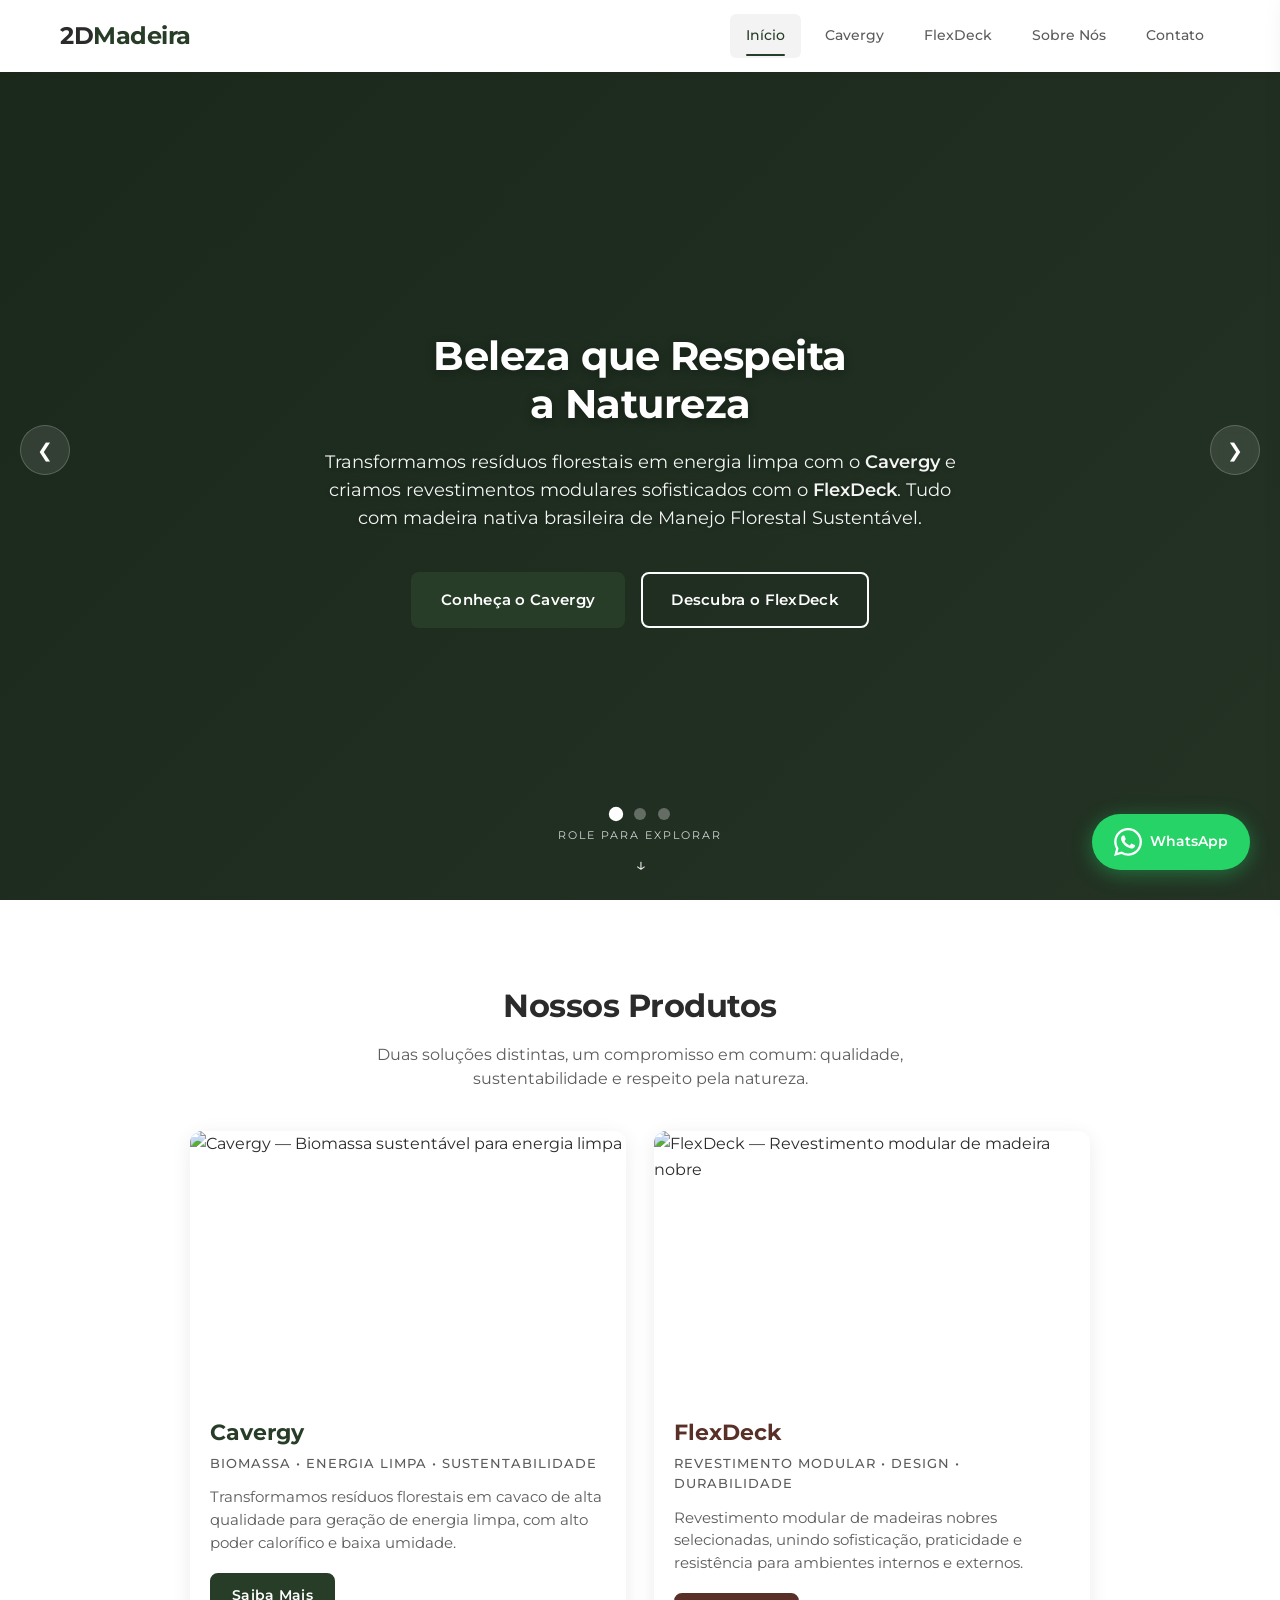
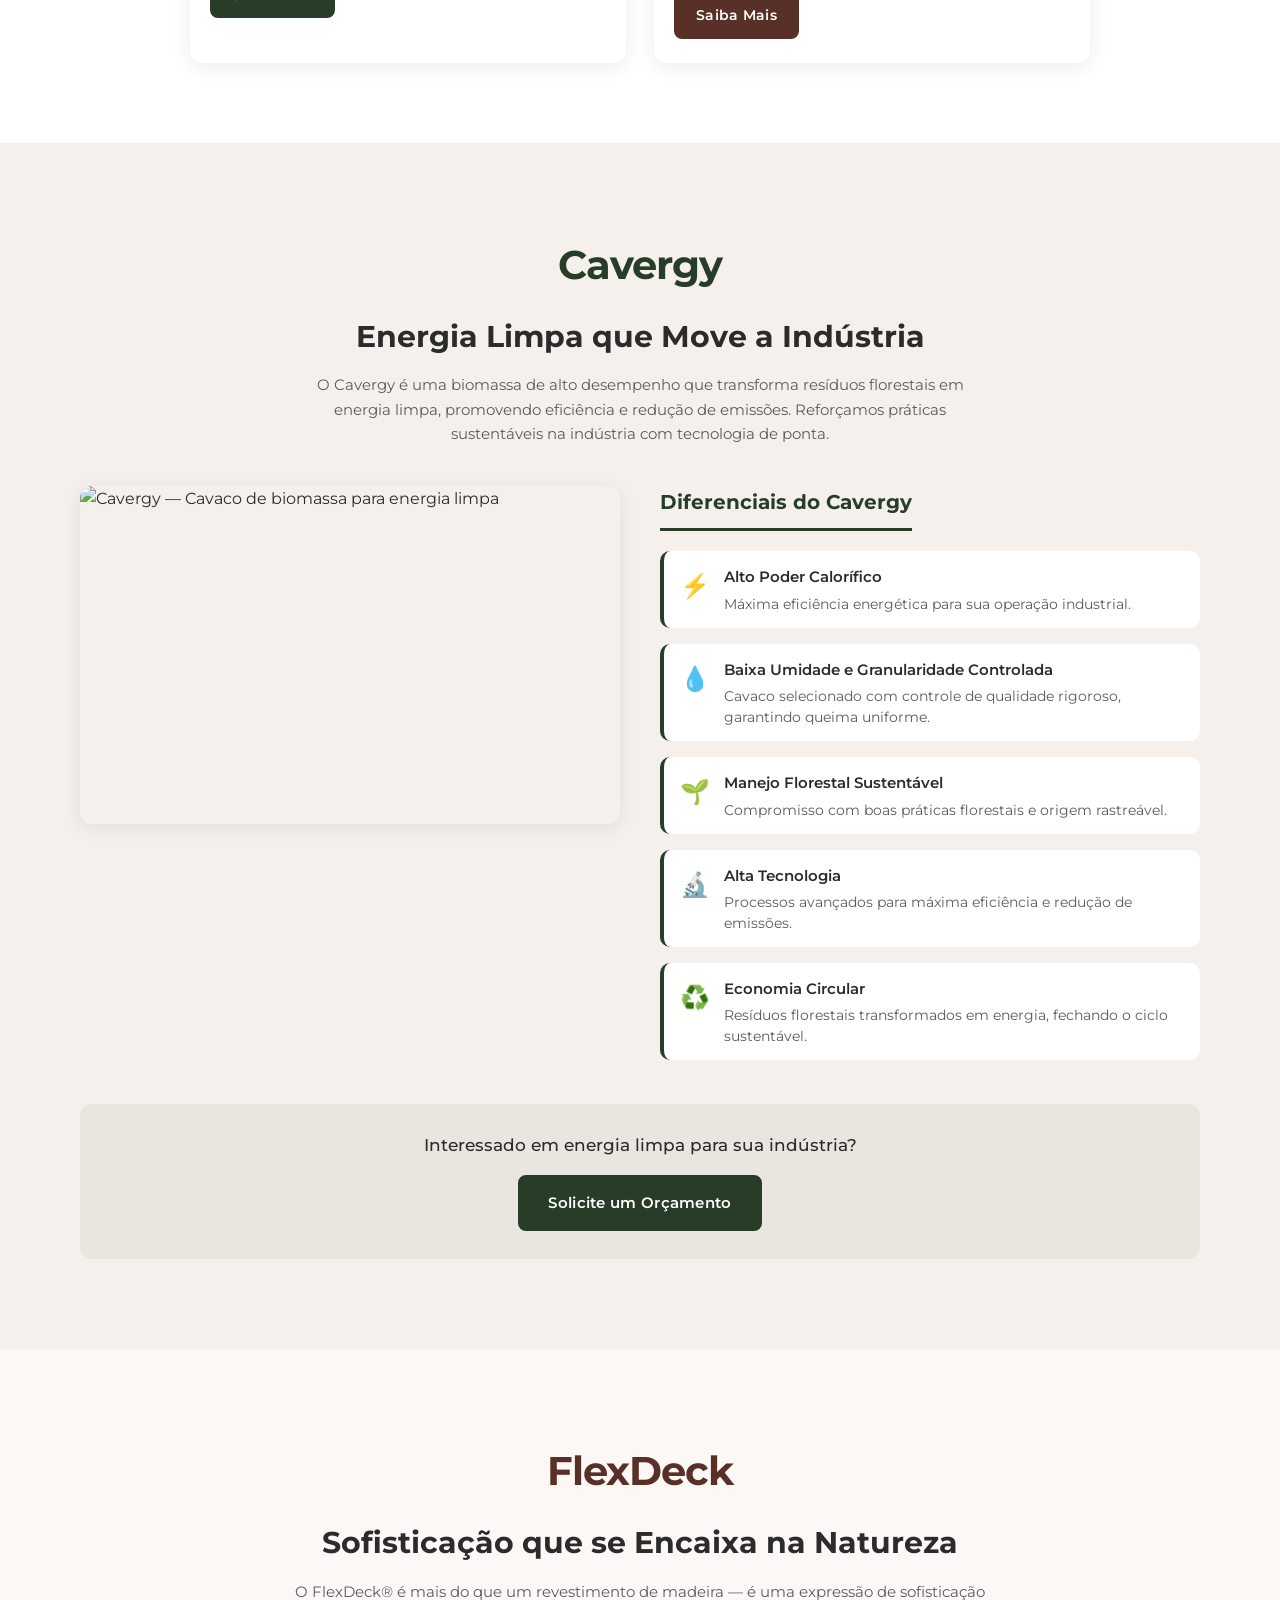
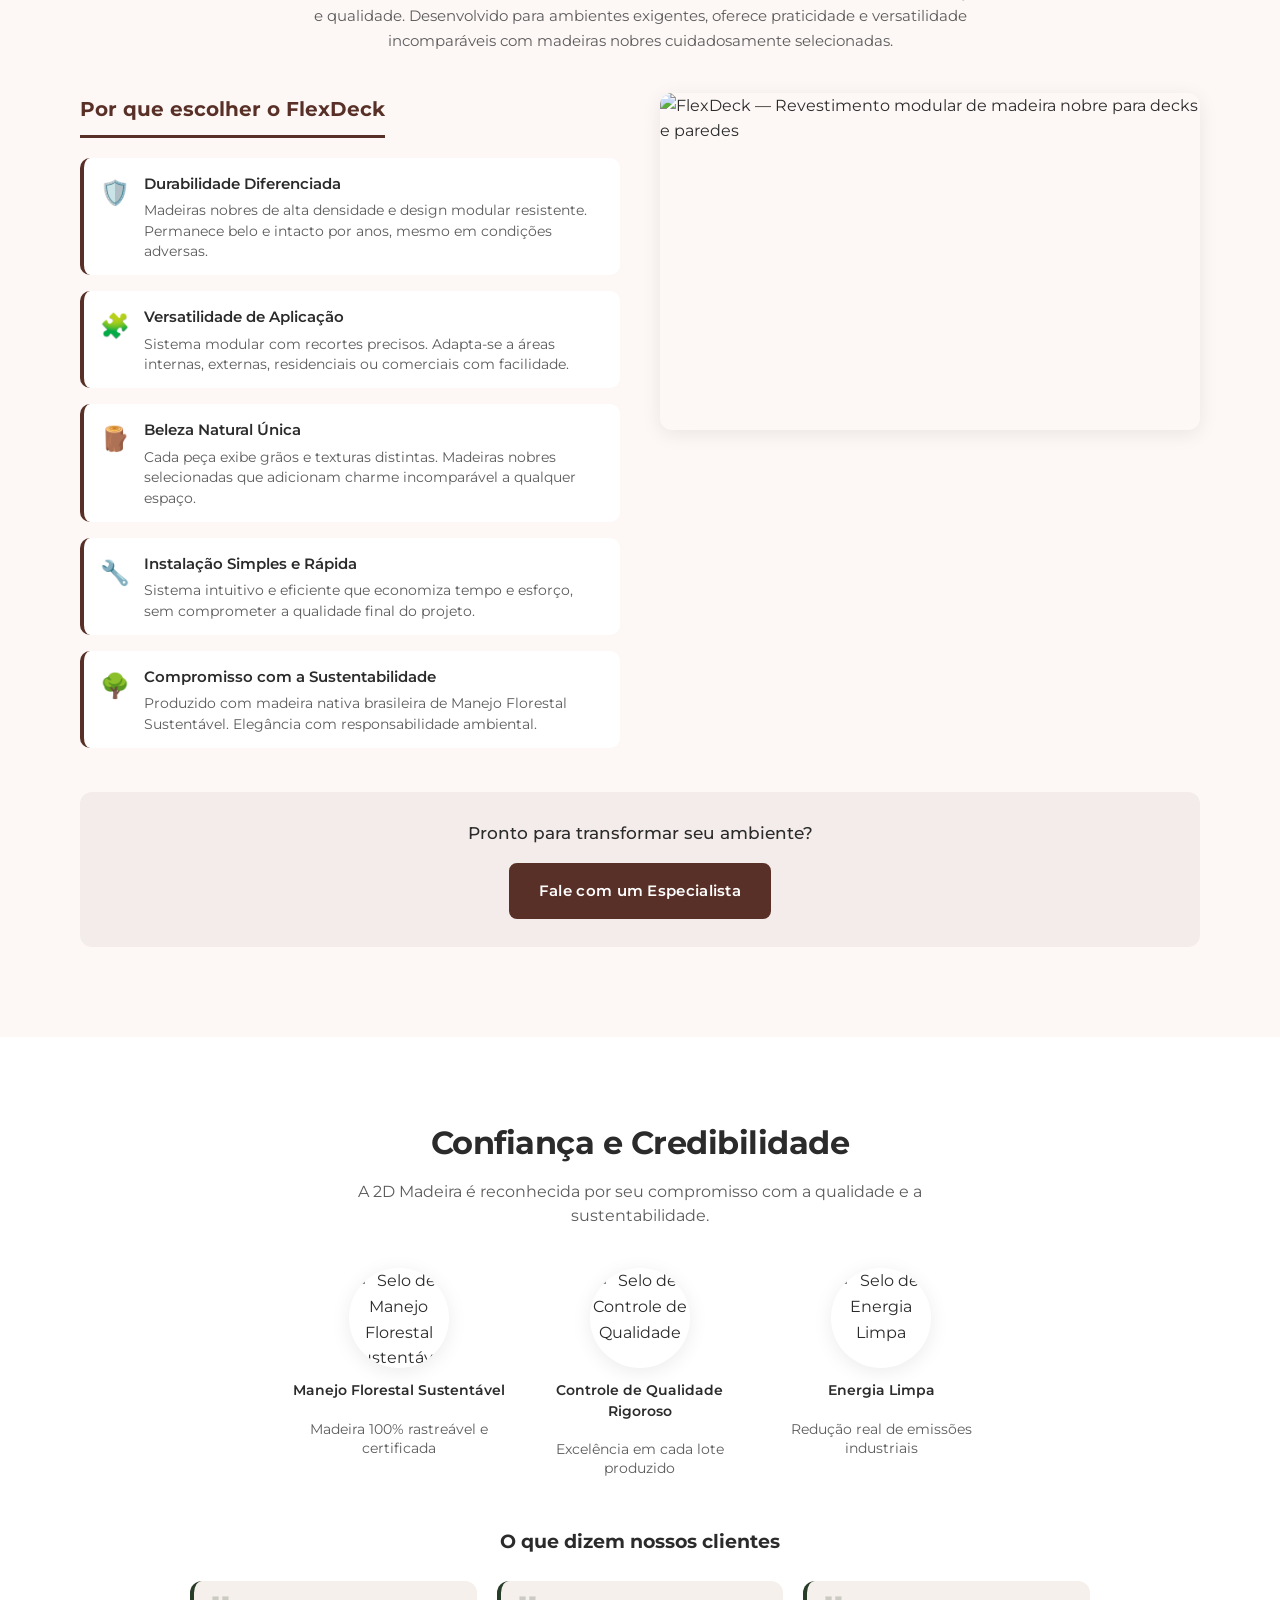
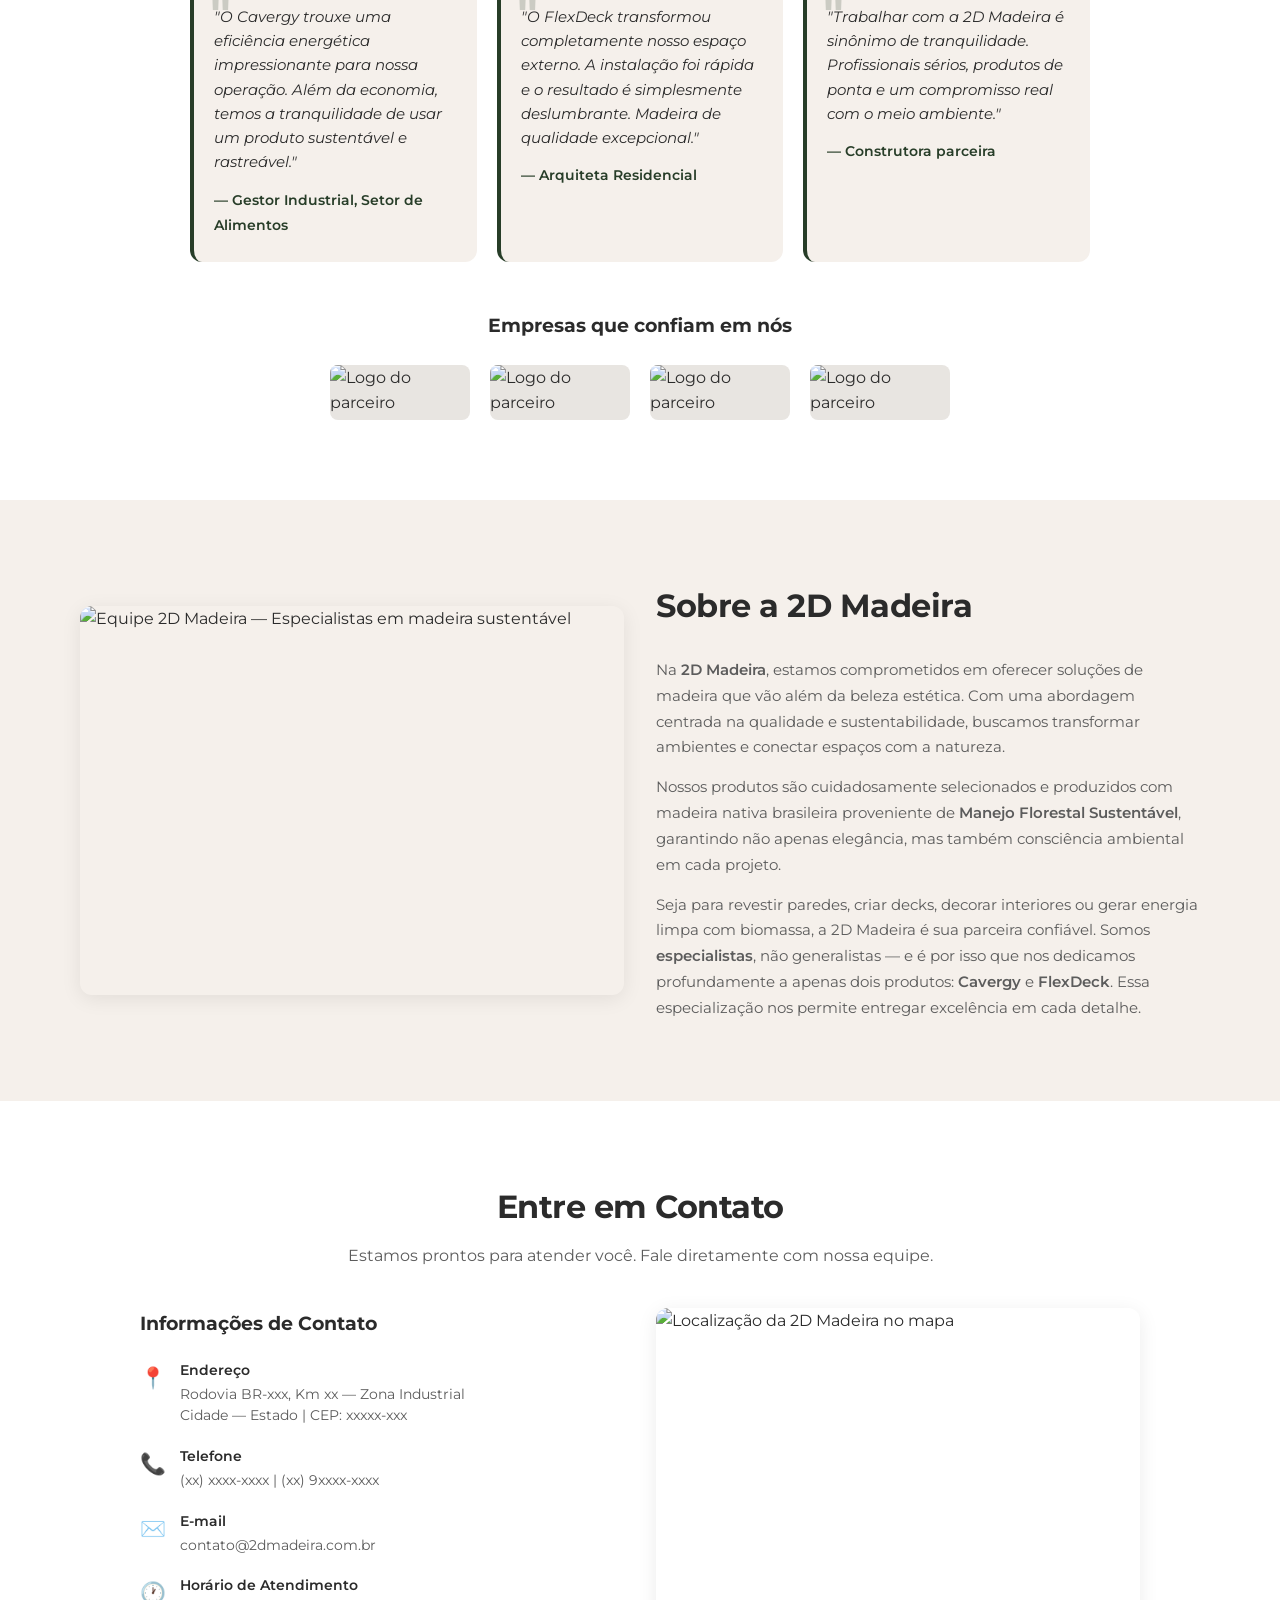
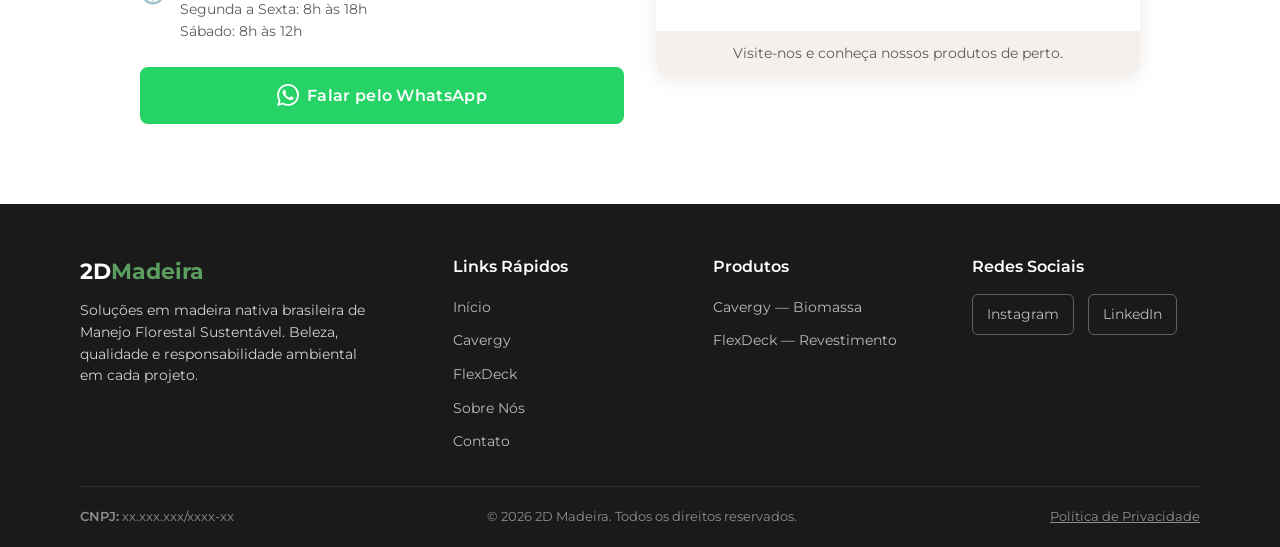
==== commit d2dd9047: "Anteração no hero" ====
--- a/index.html
+++ b/index.html
@@ -69,23 +69,63 @@
     <!-- ==================== MAIN ==================== -->
     <main>
 
-        <!-- ========== HERO / HOME ========== -->
-        <section class="hero" id="home">
-            <div class="hero__overlay"></div>
-            <div class="hero__container">
-                <h1 class="hero__titulo">Beleza que Respeita<br>a Natureza</h1>
-                <p class="hero__subtitulo">
-                    Transformamos resíduos florestais em energia limpa com o <strong>Cavergy</strong> e criamos revestimentos modulares sofisticados com o <strong>FlexDeck</strong>. Tudo com madeira nativa brasileira de Manejo Florestal Sustentável.
-                </p>
-                <div class="hero__botoes">
-                    <a href="cavergy/cavergy.html" class="btn btn--primario">Conheça o Cavergy</a>
-                    <a href="#flexdeck" class="btn btn--secundario">Descubra o FlexDeck</a>
-                </div>
-            </div>
+        <!-- ========== HERO / HOME (CARROSSEL) ========== -->
+        <section class="hero-carousel" id="home">
+            <!-- Slide 1: Geral -->
+            <div class="hero-carousel__slide hero-carousel__slide--ativo" style="background-image: linear-gradient(135deg, rgba(26, 46, 27, 0.7) 0%, rgba(39, 61, 40, 0.7) 100%), url('https://placehold.co/1920x1080/273D28/FFFFFF?text=Natureza');">
+                <div class="hero-carousel__container">
+                    <h1 class="hero-carousel__titulo">Beleza que Respeita<br>a Natureza</h1>
+                    <p class="hero-carousel__subtitulo">
+                        Transformamos resíduos florestais em energia limpa com o <strong>Cavergy</strong> e criamos revestimentos modulares sofisticados com o <strong>FlexDeck</strong>. Tudo com madeira nativa brasileira de Manejo Florestal Sustentável.
+                    </p>
+                    <div class="hero-carousel__botoes">
+                        <a href="cavergy/cavergy.html" class="btn btn--primario">Conheça o Cavergy</a>
+                        <a href="#flexdeck" class="btn btn--secundario">Descubra o FlexDeck</a>
+                    </div>
+                </div>
+            </div>
+
+            <!-- Slide 2: Cavergy -->
+            <div class="hero-carousel__slide" style="background-image: linear-gradient(135deg, rgba(26, 46, 27, 0.7) 0%, rgba(39, 61, 40, 0.7) 100%), url('https://placehold.co/1920x1080/273D28/FFFFFF?text=Cavergy+Biomassa');">
+                <div class="hero-carousel__container">
+                    <h2 class="hero-carousel__titulo">Energia Limpa que<br>Move a Indústria</h2>
+                    <p class="hero-carousel__subtitulo">
+                        O <strong>Cavergy</strong> é uma biomassa de alto desempenho que transforma resíduos florestais em energia limpa, promovendo eficiência e redução de emissões.
+                    </p>
+                    <div class="hero-carousel__botoes">
+                        <a href="cavergy/cavergy.html" class="btn btn--primario">Saiba Mais</a>
+                    </div>
+                </div>
+            </div>
+
+            <!-- Slide 3: FlexDeck -->
+            <div class="hero-carousel__slide" style="background-image: linear-gradient(135deg, rgba(89, 48, 39, 0.7) 0%, rgba(122, 66, 55, 0.7) 100%), url('https://placehold.co/1920x1080/593027/FFFFFF?text=FlexDeck+Design');">
+                <div class="hero-carousel__container">
+                    <h2 class="hero-carousel__titulo">Sofisticação que se<br>Encaixa na Natureza</h2>
+                    <p class="hero-carousel__subtitulo">
+                        O <strong>FlexDeck</strong> oferece revestimentos modulares de madeiras nobres, unindo praticidade e versatilidade para ambientes exigentes.
+                    </p>
+                    <div class="hero-carousel__botoes">
+                        <a href="#flexdeck" class="btn btn--flexdeck">Ver FlexDeck</a>
+                    </div>
+                </div>
+            </div>
+
+            <!-- Controles -->
+            <button class="hero-carousel__controle hero-carousel__controle--prev" aria-label="Slide anterior">&#10094;</button>
+            <button class="hero-carousel__controle hero-carousel__controle--next" aria-label="Próximo slide">&#10095;</button>
+
+            <!-- Indicadores -->
+            <div class="hero-carousel__indicadores">
+                <button class="hero-carousel__indicador hero-carousel__indicador--ativo" aria-label="Ir para o slide 1"></button>
+                <button class="hero-carousel__indicador" aria-label="Ir para o slide 2"></button>
+                <button class="hero-carousel__indicador" aria-label="Ir para o slide 3"></button>
+            </div>
+
             <!-- Scroll indicator -->
-            <div class="hero__scroll" aria-hidden="true">
-                <span class="hero__scroll-texto">Role para explorar</span>
-                <span class="hero__scroll-seta">↓</span>
+            <div class="hero-carousel__scroll" aria-hidden="true">
+                <span class="hero-carousel__scroll-texto">Role para explorar</span>
+                <span class="hero-carousel__scroll-seta">↓</span>
             </div>
         </section>
 
--- a/style.css
+++ b/style.css
@@ -365,93 +365,170 @@
     background-color: rgba(39, 61, 40, 0.08);
 }
 
-/* ==================== HERO ==================== */
-.hero {
+/* ==================== HERO CARROSSEL ==================== */
+.hero-carousel {
     position: relative;
+    width: 100%;
     min-height: 100vh;
+    overflow: hidden;
+    background-color: var(--cor-bg-escuro);
+}
+
+.hero-carousel__slide {
+    position: absolute;
+    top: 0;
+    left: 0;
+    width: 100%;
+    height: 100%;
+    opacity: 0;
+    visibility: hidden;
+    transition: opacity 0.8s ease-in-out, visibility 0.8s ease-in-out;
+    background-size: cover;
+    background-position: center;
     display: flex;
     align-items: center;
     justify-content: center;
-    background-color: var(--cor-primaria);
-    /* Substitua pela sua imagem de fundo:
-       background-image: url('hero-bg.jpg');
-       background-size: cover;
-       background-position: center;
-    */
-    background-image: linear-gradient(135deg, #1a2e1b 0%, #273D28 40%, #2e4a2f 100%);
-    background-size: cover;
-    background-position: center;
     text-align: center;
     padding: 120px 20px 60px;
-    overflow: hidden;
-}
-
-.hero__overlay {
-    position: absolute;
-    inset: 0;
-    background: linear-gradient(180deg, rgba(0,0,0,0.3) 0%, rgba(0,0,0,0.5) 100%);
+}
+
+.hero-carousel__slide--ativo {
+    opacity: 1;
+    visibility: visible;
     z-index: 1;
 }
 
-.hero__container {
+.hero-carousel__container {
     position: relative;
     z-index: 2;
     max-width: 800px;
     margin: 0 auto;
-}
-
-.hero__titulo {
-    font-size: 2rem;
+    transform: translateY(30px);
+    opacity: 0;
+    transition: transform 0.8s ease 0.3s, opacity 0.8s ease 0.3s;
+}
+
+.hero-carousel__slide--ativo .hero-carousel__container {
+    transform: translateY(0);
+    opacity: 1;
+}
+
+.hero-carousel__titulo {
+    font-size: 2.5rem;
     font-weight: 700;
     color: var(--cor-branco);
     line-height: 1.2;
     margin-bottom: 1.25rem;
     letter-spacing: -0.5px;
-}
-
-.hero__subtitulo {
-    font-size: 1rem;
+    text-shadow: 0 2px 10px rgba(0,0,0,0.3);
+}
+
+.hero-carousel__subtitulo {
+    font-size: 1.1rem;
     font-weight: 400;
-    color: rgba(255, 255, 255, 0.9);
+    color: rgba(255, 255, 255, 0.95);
     line-height: 1.6;
-    margin-bottom: 2rem;
-    max-width: 600px;
+    margin-bottom: 2.5rem;
+    max-width: 650px;
     margin-left: auto;
     margin-right: auto;
-}
-
-.hero__botoes {
-    display: flex;
-    flex-direction: column;
-    gap: 14px;
+    text-shadow: 0 1px 5px rgba(0,0,0,0.3);
+}
+
+.hero-carousel__botoes {
+    display: flex;
+    flex-wrap: wrap;
+    gap: 16px;
+    justify-content: center;
+}
+
+/* Controles */
+.hero-carousel__controle {
+    position: absolute;
+    top: 50%;
+    transform: translateY(-50%);
+    background: rgba(255, 255, 255, 0.1);
+    color: var(--cor-branco);
+    border: 1px solid rgba(255, 255, 255, 0.2);
+    width: 50px;
+    height: 50px;
+    border-radius: 50%;
+    font-size: 1.2rem;
+    cursor: pointer;
+    z-index: 10;
+    transition: all var(--transicao);
+    display: flex;
     align-items: center;
     justify-content: center;
-    flex-wrap: wrap;
-}
-
-.hero__scroll {
+    backdrop-filter: blur(4px);
+}
+
+.hero-carousel__controle:hover {
+    background: rgba(255, 255, 255, 0.3);
+    border-color: rgba(255, 255, 255, 0.5);
+    transform: translateY(-50%) scale(1.1);
+}
+
+.hero-carousel__controle--prev { left: 20px; }
+.hero-carousel__controle--next { right: 20px; }
+
+/* Indicadores */
+.hero-carousel__indicadores {
     position: absolute;
-    bottom: 30px;
+    bottom: 80px;
     left: 50%;
     transform: translateX(-50%);
-    z-index: 2;
+    display: flex;
+    gap: 12px;
+    z-index: 10;
+}
+
+.hero-carousel__indicador {
+    width: 12px;
+    height: 12px;
+    border-radius: 50%;
+    background-color: rgba(255, 255, 255, 0.3);
+    border: none;
+    cursor: pointer;
+    transition: all var(--transicao);
+}
+
+.hero-carousel__indicador:hover,
+.hero-carousel__indicador--ativo {
+    background-color: var(--cor-branco);
+    transform: scale(1.2);
+}
+
+/* Scroll indicator */
+.hero-carousel__scroll {
+    position: absolute;
+    bottom: 20px;
+    left: 50%;
+    transform: translateX(-50%);
+    z-index: 10;
     display: flex;
     flex-direction: column;
     align-items: center;
-    gap: 6px;
+    gap: 4px;
     animation: bounceDown 2s ease-in-out infinite;
 }
 
-.hero__scroll-texto {
+.hero-carousel__scroll-texto {
     font-size: 0.7rem;
     text-transform: uppercase;
     letter-spacing: 2px;
-    color: rgba(255, 255, 255, 0.7);
-}
-
-.hero__scroll-seta {
+    color: rgba(255, 255, 255, 0.8);
+}
+
+.hero-carousel__scroll-seta {
     font-size: 1.2rem;
-    color: rgba(255, 255, 255, 0.8);
+    color: rgba(255, 255, 255, 0.9);
+}
+
+@media (max-width: 768px) {
+    .hero-carousel__titulo { font-size: 2rem; }
+    .hero-carousel__subtitulo { font-size: 1rem; }
+    .hero-carousel__controle { display: none; }
 }
 
 @keyframes bounceDown {
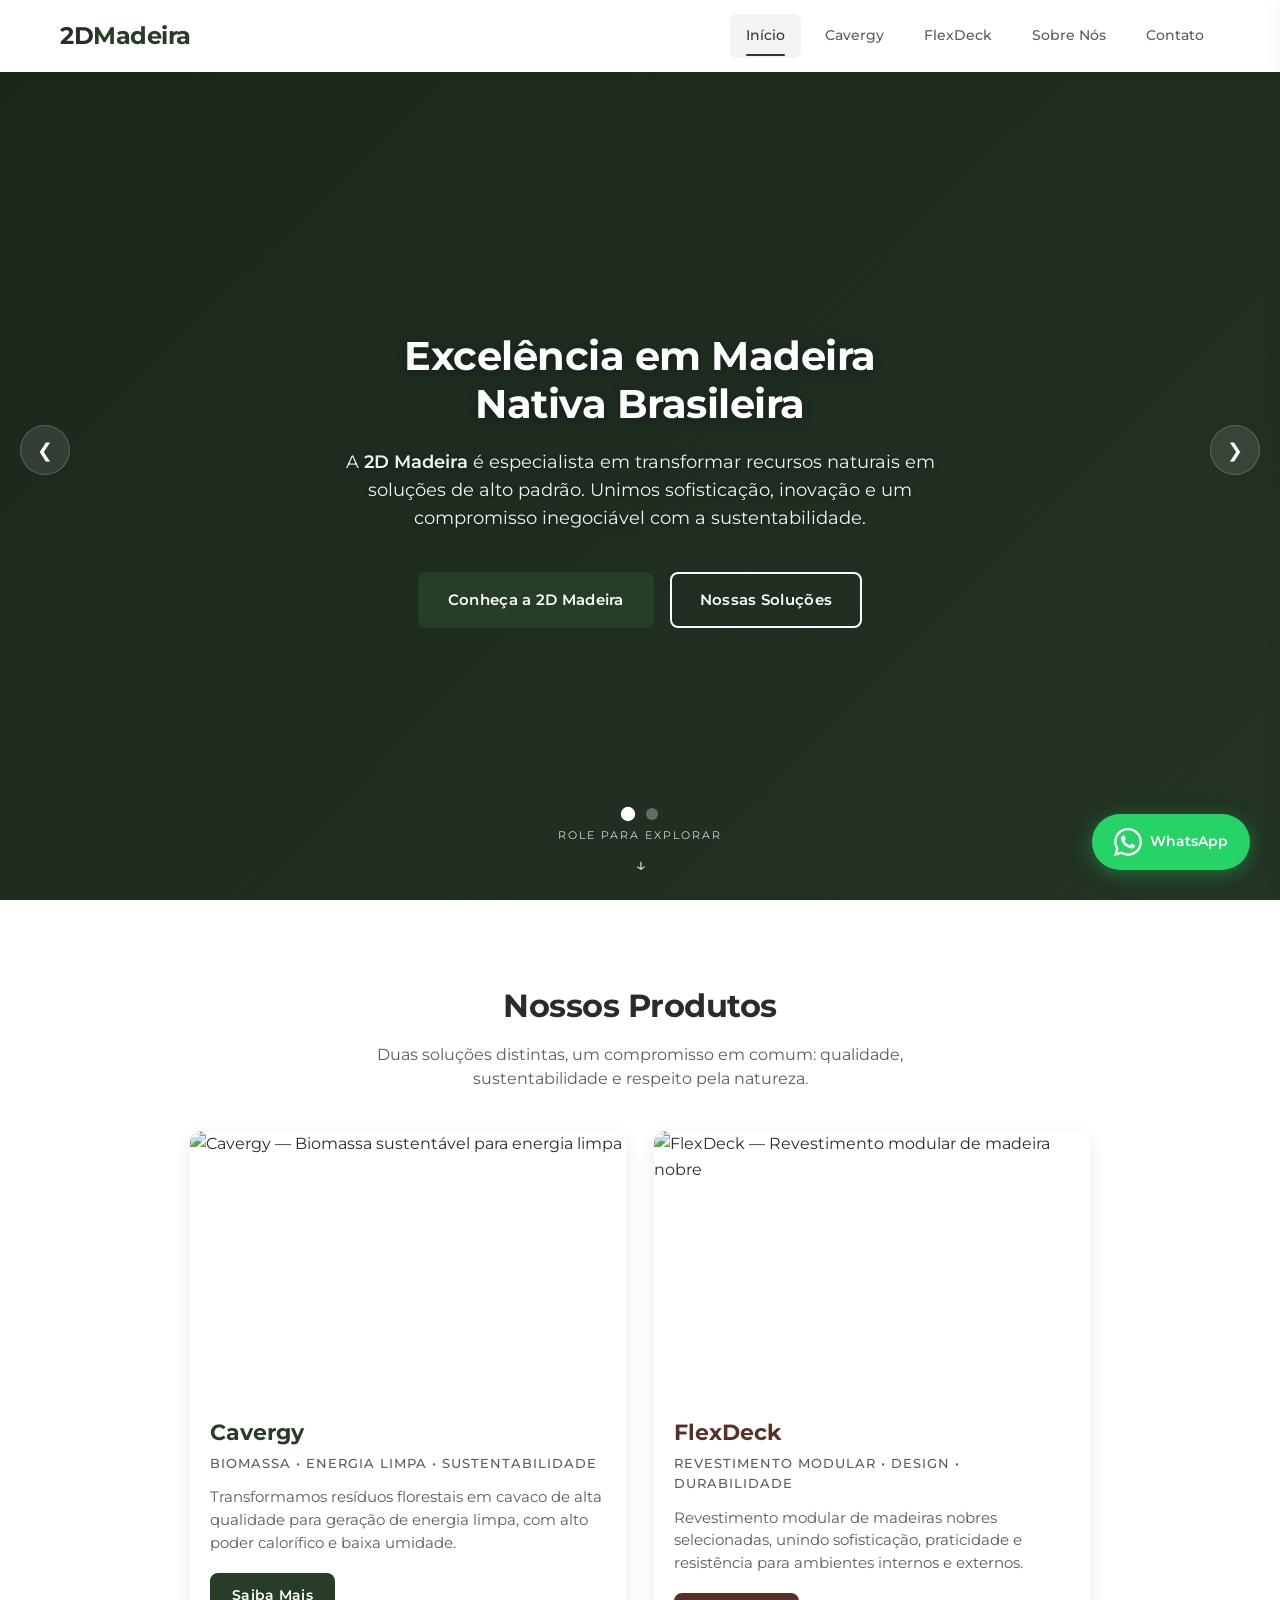
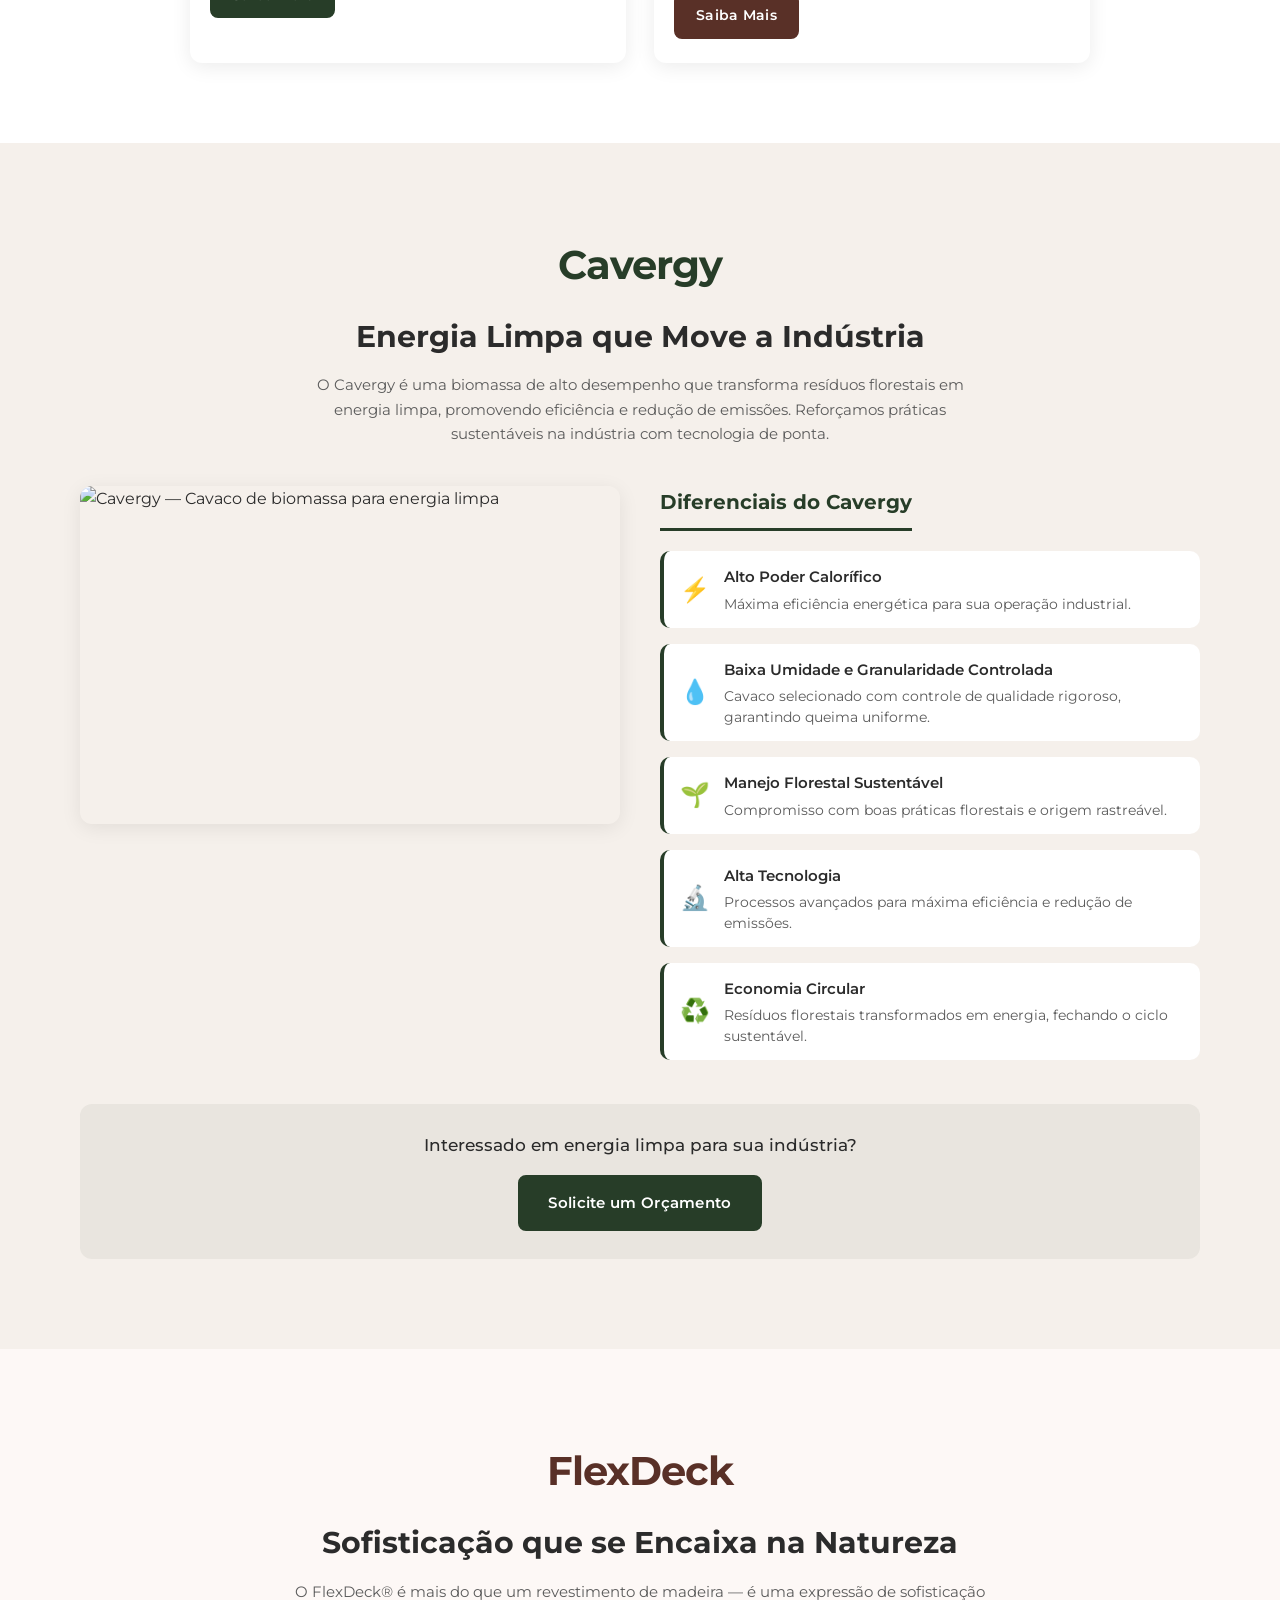
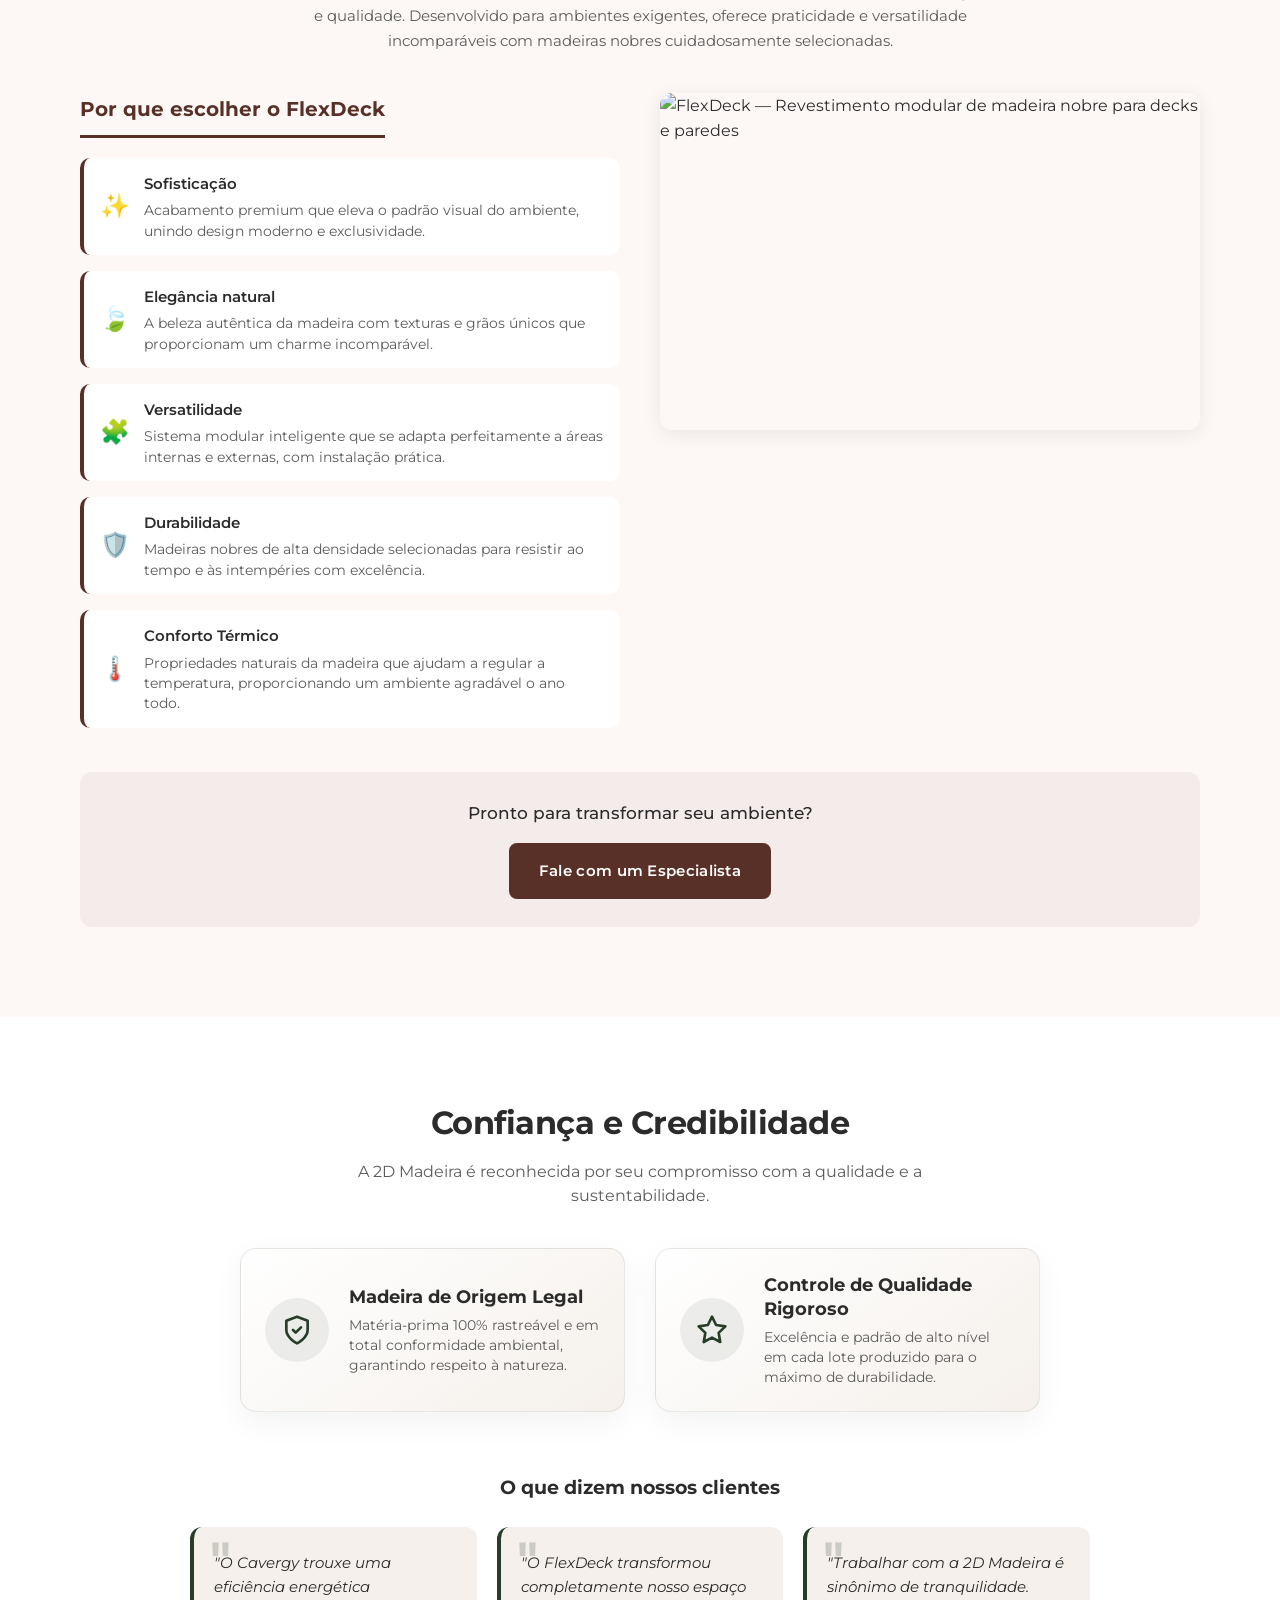
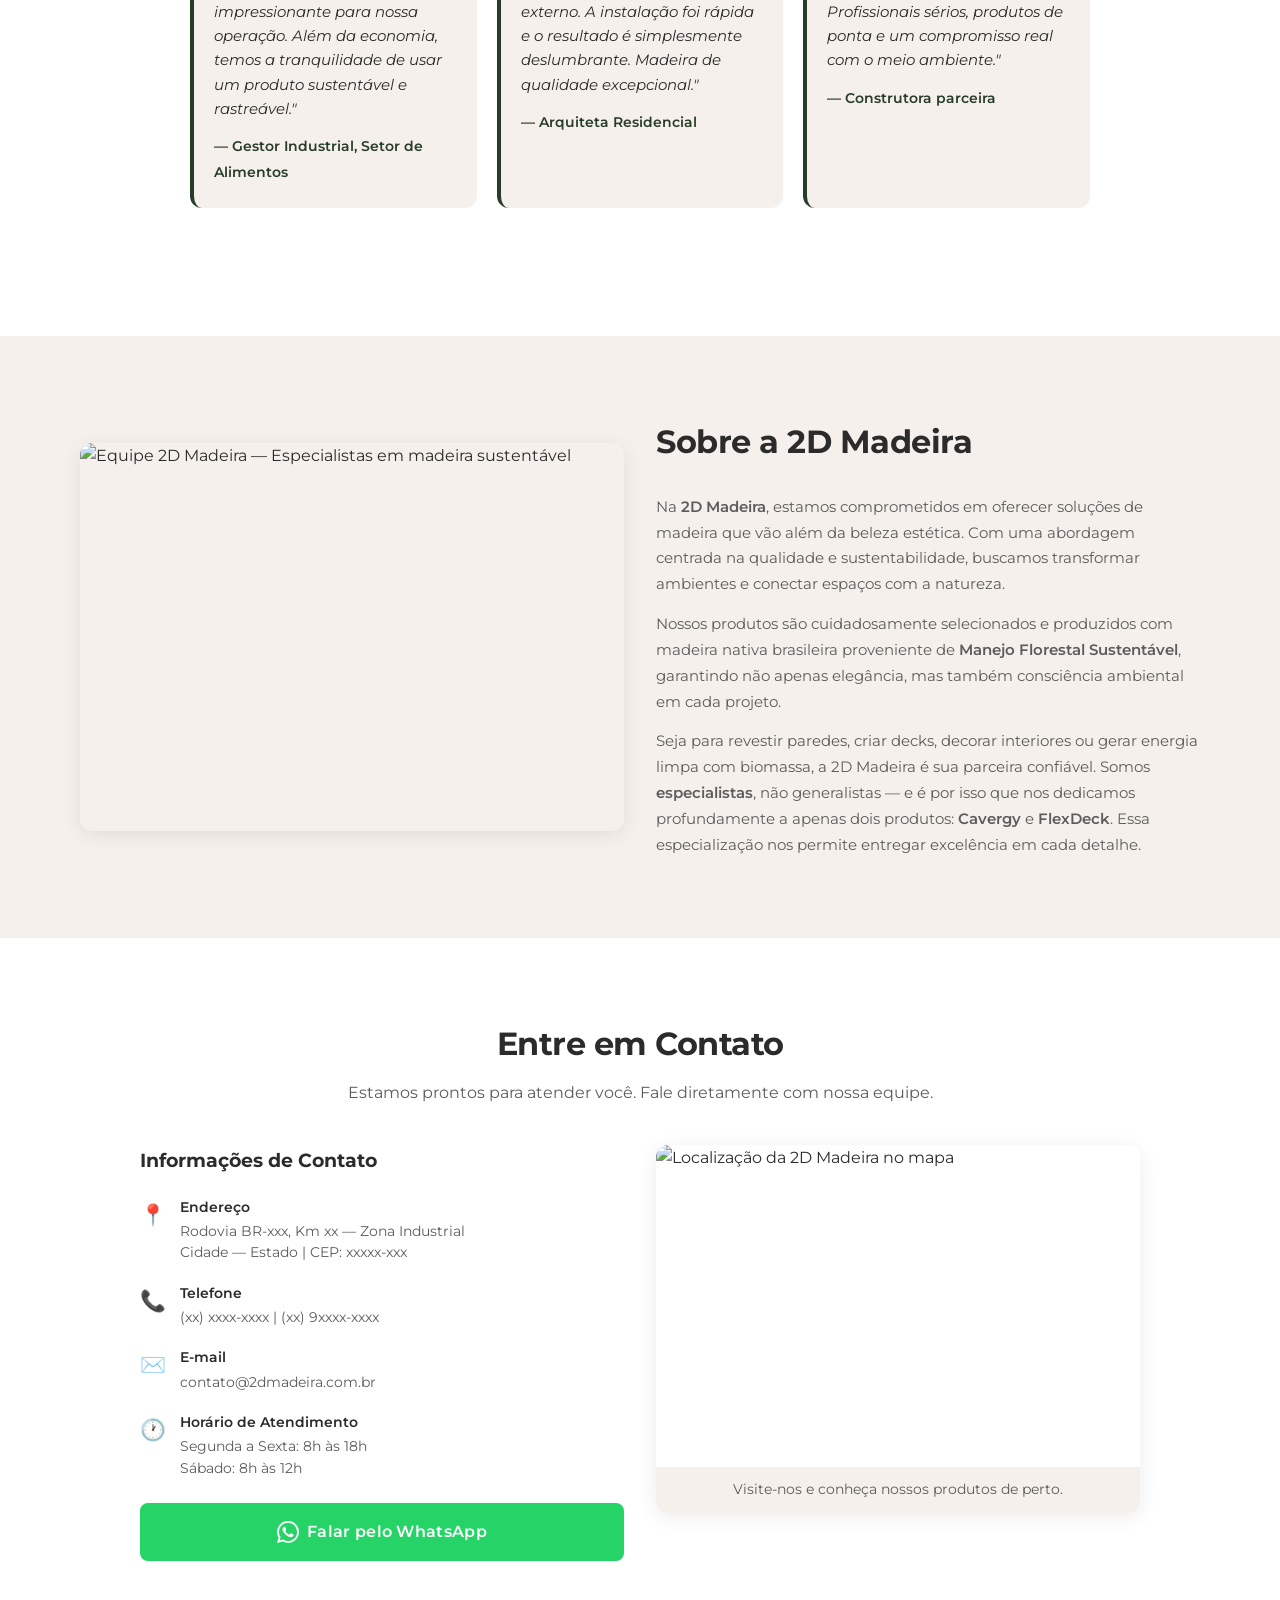
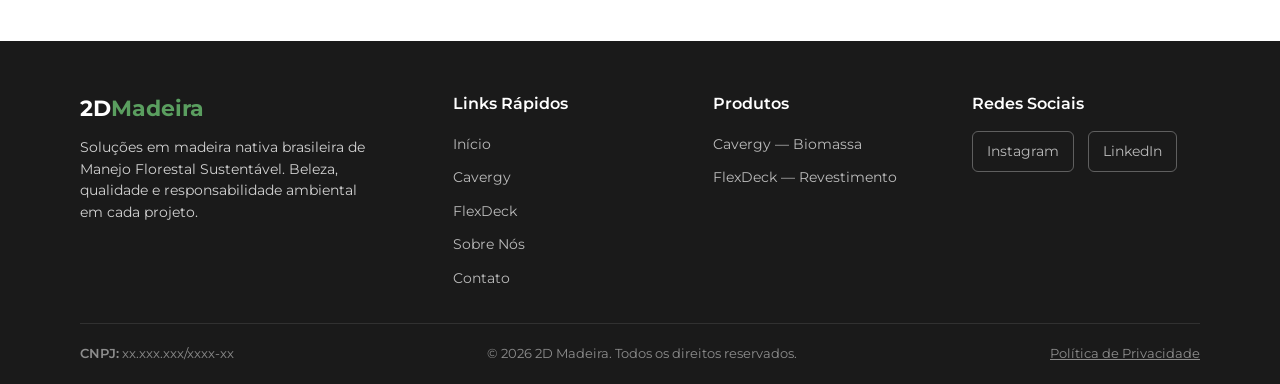
==== commit 6f68d093: "Alteração no ehro e outros" ====
--- a/index.html
+++ b/index.html
@@ -1,20 +1,24 @@
 <!DOCTYPE html>
 <html lang="pt-BR">
+
 <head>
     <meta charset="UTF-8">
     <meta name="viewport" content="width=device-width, initial-scale=1.0">
 
     <!-- ==================== SEO ==================== -->
     <title>2D Madeira | Soluções Sustentáveis em Madeira — Cavergy e FlexDeck</title>
-    <meta name="description" content="2D Madeira: soluções em madeira nativa brasileira de Manejo Florestal Sustentável. Conheça o Cavergy, biomassa para energia limpa, e o FlexDeck, revestimento modular de madeira nobre.">
-    <meta name="keywords" content="madeira sustentável, manejo florestal, biomassa, cavaco, energia limpa, revestimento de madeira, deck modular, FlexDeck, Cavergy, 2D Madeira, madeira nativa brasileira">
+    <meta name="description"
+        content="2D Madeira: soluções em madeira nativa brasileira de Manejo Florestal Sustentável. Conheça o Cavergy, biomassa para energia limpa, e o FlexDeck, revestimento modular de madeira nobre.">
+    <meta name="keywords"
+        content="madeira sustentável, manejo florestal, biomassa, cavaco, energia limpa, revestimento de madeira, deck modular, FlexDeck, Cavergy, 2D Madeira, madeira nativa brasileira">
     <meta name="author" content="2D Madeira">
     <meta name="robots" content="index, follow">
     <link rel="canonical" href="https://www.2dmadeira.com.br/">
 
     <!-- Open Graph -->
     <meta property="og:title" content="2D Madeira | Soluções Sustentáveis em Madeira">
-    <meta property="og:description" content="Cavergy: biomassa que transforma resíduos florestais em energia limpa. FlexDeck: revestimento modular de madeira nobre. Sustentabilidade e elegância em cada projeto.">
+    <meta property="og:description"
+        content="Cavergy: biomassa que transforma resíduos florestais em energia limpa. FlexDeck: revestimento modular de madeira nobre. Sustentabilidade e elegância em cada projeto.">
     <meta property="og:type" content="website">
     <meta property="og:url" content="https://www.2dmadeira.com.br/">
     <meta property="og:image" content="https://www.2dmadeira.com.br/og-image.jpg">
@@ -26,11 +30,13 @@
     <!-- Google Fonts - Montserrat -->
     <link rel="preconnect" href="https://fonts.googleapis.com">
     <link rel="preconnect" href="https://fonts.gstatic.com" crossorigin>
-    <link href="https://fonts.googleapis.com/css2?family=Montserrat:wght@300;400;500;600;700&display=swap" rel="stylesheet">
+    <link href="https://fonts.googleapis.com/css2?family=Montserrat:wght@300;400;500;600;700&display=swap"
+        rel="stylesheet">
 
     <!-- CSS -->
     <link rel="stylesheet" href="style.css">
 </head>
+
 <body>
 
     <!-- ==================== HEADER ==================== -->
@@ -71,55 +77,48 @@
 
         <!-- ========== HERO / HOME (CARROSSEL) ========== -->
         <section class="hero-carousel" id="home">
-            <!-- Slide 1: Geral -->
-            <div class="hero-carousel__slide hero-carousel__slide--ativo" style="background-image: linear-gradient(135deg, rgba(26, 46, 27, 0.7) 0%, rgba(39, 61, 40, 0.7) 100%), url('https://placehold.co/1920x1080/273D28/FFFFFF?text=Natureza');">
+            <!-- Slide 1: Empresa -->
+            <div class="hero-carousel__slide hero-carousel__slide--ativo"
+                style="background-image: linear-gradient(135deg, rgba(26, 46, 27, 0.7) 0%, rgba(39, 61, 40, 0.7) 100%), url('https://placehold.co/1920x1080/273D28/FFFFFF?text=2D+Madeira');">
                 <div class="hero-carousel__container">
-                    <h1 class="hero-carousel__titulo">Beleza que Respeita<br>a Natureza</h1>
+                    <h1 class="hero-carousel__titulo">Excelência em Madeira<br>Nativa Brasileira</h1>
                     <p class="hero-carousel__subtitulo">
-                        Transformamos resíduos florestais em energia limpa com o <strong>Cavergy</strong> e criamos revestimentos modulares sofisticados com o <strong>FlexDeck</strong>. Tudo com madeira nativa brasileira de Manejo Florestal Sustentável.
+                        A <strong>2D Madeira</strong> é especialista em transformar recursos naturais em soluções de
+                        alto padrão. Unimos sofisticação, inovação e um compromisso inegociável com a sustentabilidade.
                     </p>
                     <div class="hero-carousel__botoes">
-                        <a href="cavergy/cavergy.html" class="btn btn--primario">Conheça o Cavergy</a>
-                        <a href="#flexdeck" class="btn btn--secundario">Descubra o FlexDeck</a>
-                    </div>
-                </div>
-            </div>
-
-            <!-- Slide 2: Cavergy -->
-            <div class="hero-carousel__slide" style="background-image: linear-gradient(135deg, rgba(26, 46, 27, 0.7) 0%, rgba(39, 61, 40, 0.7) 100%), url('https://placehold.co/1920x1080/273D28/FFFFFF?text=Cavergy+Biomassa');">
+                        <a href="#sobre" class="btn btn--primario">Conheça a 2D Madeira</a>
+                        <a href="#produtos" class="btn btn--secundario">Nossas Soluções</a>
+                    </div>
+                </div>
+            </div>
+
+            <!-- Slide 2: Sustentabilidade -->
+            <div class="hero-carousel__slide"
+                style="background-image: linear-gradient(135deg, rgba(89, 48, 39, 0.7) 0%, rgba(122, 66, 55, 0.7) 100%), url('https://placehold.co/1920x1080/593027/FFFFFF?text=Manejo+Sustentável');">
                 <div class="hero-carousel__container">
-                    <h2 class="hero-carousel__titulo">Energia Limpa que<br>Move a Indústria</h2>
+                    <h2 class="hero-carousel__titulo">Compromisso com o<br>Futuro das Florestas</h2>
                     <p class="hero-carousel__subtitulo">
-                        O <strong>Cavergy</strong> é uma biomassa de alto desempenho que transforma resíduos florestais em energia limpa, promovendo eficiência e redução de emissões.
+                        Atuamos com rigoroso <strong>Manejo Florestal Sustentável</strong>. Cada peça que entregamos
+                        carrega a garantia de respeito à natureza e procedência 100% certificada e rastreável.
                     </p>
                     <div class="hero-carousel__botoes">
-                        <a href="cavergy/cavergy.html" class="btn btn--primario">Saiba Mais</a>
-                    </div>
-                </div>
-            </div>
-
-            <!-- Slide 3: FlexDeck -->
-            <div class="hero-carousel__slide" style="background-image: linear-gradient(135deg, rgba(89, 48, 39, 0.7) 0%, rgba(122, 66, 55, 0.7) 100%), url('https://placehold.co/1920x1080/593027/FFFFFF?text=FlexDeck+Design');">
-                <div class="hero-carousel__container">
-                    <h2 class="hero-carousel__titulo">Sofisticação que se<br>Encaixa na Natureza</h2>
-                    <p class="hero-carousel__subtitulo">
-                        O <strong>FlexDeck</strong> oferece revestimentos modulares de madeiras nobres, unindo praticidade e versatilidade para ambientes exigentes.
-                    </p>
-                    <div class="hero-carousel__botoes">
-                        <a href="#flexdeck" class="btn btn--flexdeck">Ver FlexDeck</a>
+                        <a href="#prova-social" class="btn btn--primario">Nossas Certificações</a>
                     </div>
                 </div>
             </div>
 
             <!-- Controles -->
-            <button class="hero-carousel__controle hero-carousel__controle--prev" aria-label="Slide anterior">&#10094;</button>
-            <button class="hero-carousel__controle hero-carousel__controle--next" aria-label="Próximo slide">&#10095;</button>
+            <button class="hero-carousel__controle hero-carousel__controle--prev"
+                aria-label="Slide anterior">&#10094;</button>
+            <button class="hero-carousel__controle hero-carousel__controle--next"
+                aria-label="Próximo slide">&#10095;</button>
 
             <!-- Indicadores -->
             <div class="hero-carousel__indicadores">
-                <button class="hero-carousel__indicador hero-carousel__indicador--ativo" aria-label="Ir para o slide 1"></button>
+                <button class="hero-carousel__indicador hero-carousel__indicador--ativo"
+                    aria-label="Ir para o slide 1"></button>
                 <button class="hero-carousel__indicador" aria-label="Ir para o slide 2"></button>
-                <button class="hero-carousel__indicador" aria-label="Ir para o slide 3"></button>
             </div>
 
             <!-- Scroll indicator -->
@@ -133,18 +132,22 @@
         <section class="produtos-resumo" id="produtos">
             <div class="container">
                 <h2 class="secao__titulo">Nossos Produtos</h2>
-                <p class="secao__descricao">Duas soluções distintas, um compromisso em comum: qualidade, sustentabilidade e respeito pela natureza.</p>
+                <p class="secao__descricao">Duas soluções distintas, um compromisso em comum: qualidade,
+                    sustentabilidade e respeito pela natureza.</p>
                 <div class="cards-duplos">
                     <!-- Card Cavergy -->
                     <article class="card-produto card-produto--cavergy">
                         <div class="card-produto__imagem">
                             <!-- Substitua pela imagem PNG do Cavergy -->
-                            <img src="https://placehold.co/600x400/273D28/FFFFFF?text=Cavergy" alt="Cavergy — Biomassa sustentável para energia limpa" loading="lazy" width="600" height="400">
+                            <img src="https://placehold.co/600x400/273D28/FFFFFF?text=Cavergy"
+                                alt="Cavergy — Biomassa sustentável para energia limpa" loading="lazy" width="600"
+                                height="400">
                         </div>
                         <div class="card-produto__conteudo">
                             <h3 class="card-produto__titulo">Cavergy</h3>
                             <p class="card-produto__tagline">Biomassa • Energia Limpa • Sustentabilidade</p>
-                            <p class="card-produto__texto">Transformamos resíduos florestais em cavaco de alta qualidade para geração de energia limpa, com alto poder calorífico e baixa umidade.</p>
+                            <p class="card-produto__texto">Transformamos resíduos florestais em cavaco de alta qualidade
+                                para geração de energia limpa, com alto poder calorífico e baixa umidade.</p>
                             <a href="#cavergy" class="btn btn--primario btn--sm">Saiba Mais</a>
                         </div>
                     </article>
@@ -152,12 +155,15 @@
                     <article class="card-produto card-produto--flexdeck">
                         <div class="card-produto__imagem">
                             <!-- Substitua pela imagem PNG do FlexDeck -->
-                            <img src="https://placehold.co/600x400/593027/FFFFFF?text=FlexDeck" alt="FlexDeck — Revestimento modular de madeira nobre" loading="lazy" width="600" height="400">
+                            <img src="https://placehold.co/600x400/593027/FFFFFF?text=FlexDeck"
+                                alt="FlexDeck — Revestimento modular de madeira nobre" loading="lazy" width="600"
+                                height="400">
                         </div>
                         <div class="card-produto__conteudo">
                             <h3 class="card-produto__titulo">FlexDeck</h3>
                             <p class="card-produto__tagline">Revestimento Modular • Design • Durabilidade</p>
-                            <p class="card-produto__texto">Revestimento modular de madeiras nobres selecionadas, unindo sofisticação, praticidade e resistência para ambientes internos e externos.</p>
+                            <p class="card-produto__texto">Revestimento modular de madeiras nobres selecionadas, unindo
+                                sofisticação, praticidade e resistência para ambientes internos e externos.</p>
                             <a href="#flexdeck" class="btn btn--flexdeck btn--sm">Saiba Mais</a>
                         </div>
                     </article>
@@ -176,14 +182,18 @@
                         <span class="pagina-produto__logo-texto logo--cavergy">Cavergy</span>
                     </div>
                     <h2 class="pagina-produto__titulo">Energia Limpa que Move a Indústria</h2>
-                    <p class="pagina-produto__subtitulo">O Cavergy é uma biomassa de alto desempenho que transforma resíduos florestais em energia limpa, promovendo eficiência e redução de emissões. Reforçamos práticas sustentáveis na indústria com tecnologia de ponta.</p>
+                    <p class="pagina-produto__subtitulo">O Cavergy é uma biomassa de alto desempenho que transforma
+                        resíduos florestais em energia limpa, promovendo eficiência e redução de emissões. Reforçamos
+                        práticas sustentáveis na indústria com tecnologia de ponta.</p>
                 </div>
 
                 <div class="pagina-produto__grid">
                     <!-- Imagem principal -->
                     <div class="pagina-produto__imagem-principal">
                         <!-- Substitua pela imagem real do Cavergy -->
-                        <img src="https://placehold.co/800x500/273D28/FFFFFF?text=Cavergy+Biomassa" alt="Cavergy — Cavaco de biomassa para energia limpa" loading="lazy" width="800" height="500">
+                        <img src="https://placehold.co/800x500/273D28/FFFFFF?text=Cavergy+Biomassa"
+                            alt="Cavergy — Cavaco de biomassa para energia limpa" loading="lazy" width="800"
+                            height="500">
                     </div>
                     <!-- Funcionalidades -->
                     <div class="pagina-produto__funcionalidades">
@@ -200,7 +210,8 @@
                                 <span class="funcionalidades__icone">💧</span>
                                 <div>
                                     <strong>Baixa Umidade e Granularidade Controlada</strong>
-                                    <p>Cavaco selecionado com controle de qualidade rigoroso, garantindo queima uniforme.</p>
+                                    <p>Cavaco selecionado com controle de qualidade rigoroso, garantindo queima
+                                        uniforme.</p>
                                 </div>
                             </li>
                             <li class="funcionalidades__item">
@@ -246,52 +257,62 @@
                         <span class="pagina-produto__logo-texto logo--flexdeck">FlexDeck</span>
                     </div>
                     <h2 class="pagina-produto__titulo">Sofisticação que se Encaixa na Natureza</h2>
-                    <p class="pagina-produto__subtitulo">O FlexDeck® é mais do que um revestimento de madeira — é uma expressão de sofisticação e qualidade. Desenvolvido para ambientes exigentes, oferece praticidade e versatilidade incomparáveis com madeiras nobres cuidadosamente selecionadas.</p>
+                    <p class="pagina-produto__subtitulo">O FlexDeck® é mais do que um revestimento de madeira — é uma
+                        expressão de sofisticação e qualidade. Desenvolvido para ambientes exigentes, oferece
+                        praticidade e versatilidade incomparáveis com madeiras nobres cuidadosamente selecionadas.</p>
                 </div>
 
                 <div class="pagina-produto__grid pagina-produto__grid--invertido">
                     <!-- Imagem principal -->
                     <div class="pagina-produto__imagem-principal">
                         <!-- Substitua pela imagem real do FlexDeck -->
-                        <img src="https://placehold.co/800x500/593027/FFFFFF?text=FlexDeck+Revestimento" alt="FlexDeck — Revestimento modular de madeira nobre para decks e paredes" loading="lazy" width="800" height="500">
+                        <img src="https://placehold.co/800x500/593027/FFFFFF?text=FlexDeck+Revestimento"
+                            alt="FlexDeck — Revestimento modular de madeira nobre para decks e paredes" loading="lazy"
+                            width="800" height="500">
                     </div>
                     <!-- Funcionalidades -->
                     <div class="pagina-produto__funcionalidades">
-                        <h3 class="funcionalidades__titulo funcionalidades__titulo--flexdeck">Por que escolher o FlexDeck</h3>
+                        <h3 class="funcionalidades__titulo funcionalidades__titulo--flexdeck">Por que escolher o
+                            FlexDeck</h3>
                         <ul class="funcionalidades__lista">
                             <li class="funcionalidades__item funcionalidades__item--flexdeck">
-                                <span class="funcionalidades__icone">🛡️</span>
-                                <div>
-                                    <strong>Durabilidade Diferenciada</strong>
-                                    <p>Madeiras nobres de alta densidade e design modular resistente. Permanece belo e intacto por anos, mesmo em condições adversas.</p>
+                                <span class="funcionalidades__icone">✨</span>
+                                <div>
+                                    <strong>Sofisticação</strong>
+                                    <p>Acabamento premium que eleva o padrão visual do ambiente, unindo design moderno e
+                                        exclusividade.</p>
+                                </div>
+                            </li>
+                            <li class="funcionalidades__item funcionalidades__item--flexdeck">
+                                <span class="funcionalidades__icone">🍃</span>
+                                <div>
+                                    <strong>Elegância natural</strong>
+                                    <p>A beleza autêntica da madeira com texturas e grãos únicos que proporcionam um
+                                        charme incomparável.</p>
                                 </div>
                             </li>
                             <li class="funcionalidades__item funcionalidades__item--flexdeck">
                                 <span class="funcionalidades__icone">🧩</span>
                                 <div>
-                                    <strong>Versatilidade de Aplicação</strong>
-                                    <p>Sistema modular com recortes precisos. Adapta-se a áreas internas, externas, residenciais ou comerciais com facilidade.</p>
+                                    <strong>Versatilidade</strong>
+                                    <p>Sistema modular inteligente que se adapta perfeitamente a áreas internas e
+                                        externas, com instalação prática.</p>
                                 </div>
                             </li>
                             <li class="funcionalidades__item funcionalidades__item--flexdeck">
-                                <span class="funcionalidades__icone">🪵</span>
-                                <div>
-                                    <strong>Beleza Natural Única</strong>
-                                    <p>Cada peça exibe grãos e texturas distintas. Madeiras nobres selecionadas que adicionam charme incomparável a qualquer espaço.</p>
+                                <span class="funcionalidades__icone">🛡️</span>
+                                <div>
+                                    <strong>Durabilidade</strong>
+                                    <p>Madeiras nobres de alta densidade selecionadas para resistir ao tempo e às
+                                        intempéries com excelência.</p>
                                 </div>
                             </li>
                             <li class="funcionalidades__item funcionalidades__item--flexdeck">
-                                <span class="funcionalidades__icone">🔧</span>
-                                <div>
-                                    <strong>Instalação Simples e Rápida</strong>
-                                    <p>Sistema intuitivo e eficiente que economiza tempo e esforço, sem comprometer a qualidade final do projeto.</p>
-                                </div>
-                            </li>
-                            <li class="funcionalidades__item funcionalidades__item--flexdeck">
-                                <span class="funcionalidades__icone">🌳</span>
-                                <div>
-                                    <strong>Compromisso com a Sustentabilidade</strong>
-                                    <p>Produzido com madeira nativa brasileira de Manejo Florestal Sustentável. Elegância com responsabilidade ambiental.</p>
+                                <span class="funcionalidades__icone">🌡️</span>
+                                <div>
+                                    <strong>Conforto Térmico</strong>
+                                    <p>Propriedades naturais da madeira que ajudam a regular a temperatura,
+                                        proporcionando um ambiente agradável o ano todo.</p>
                                 </div>
                             </li>
                         </ul>
@@ -309,28 +330,42 @@
         <section class="prova-social" id="prova-social">
             <div class="container">
                 <h2 class="secao__titulo">Confiança e Credibilidade</h2>
-                <p class="secao__descricao">A 2D Madeira é reconhecida por seu compromisso com a qualidade e a sustentabilidade.</p>
-
-                <!-- Certificações -->
+                <p class="secao__descricao">A 2D Madeira é reconhecida por seu compromisso com a qualidade e a
+                    sustentabilidade.</p>
+
+                <!-- Certificações Modernas -->
                 <div class="prova-social__certificacoes">
-                    <div class="certificacao">
-                        <!-- Substitua pelo ícone/selo PNG da certificação -->
-                        <div class="certificacao__selo">
-                            <img src="https://placehold.co/120x120/273D28/FFFFFF?text=Selo" alt="Selo de Manejo Florestal Sustentável" loading="lazy" width="120" height="120">
-                        </div>
-                        <p class="certificacao__texto"><strong>Manejo Florestal Sustentável</strong><br>Madeira 100% rastreável e certificada</p>
-                    </div>
-                    <div class="certificacao">
-                        <div class="certificacao__selo">
-                            <img src="https://placehold.co/120x120/273D28/FFFFFF?text=Qualidade" alt="Selo de Controle de Qualidade" loading="lazy" width="120" height="120">
-                        </div>
-                        <p class="certificacao__texto"><strong>Controle de Qualidade Rigoroso</strong><br>Excelência em cada lote produzido</p>
-                    </div>
-                    <div class="certificacao">
-                        <div class="certificacao__selo">
-                            <img src="https://placehold.co/120x120/273D28/FFFFFF?text=Energia" alt="Selo de Energia Limpa" loading="lazy" width="120" height="120">
-                        </div>
-                        <p class="certificacao__texto"><strong>Energia Limpa</strong><br>Redução real de emissões industriais</p>
+                    <div class="certificacao-moderna">
+                        <div class="certificacao-moderna__icone">
+                            <!-- Ícone de selo de segurança legal -->
+                            <svg width="32" height="32" viewBox="0 0 24 24" fill="none" stroke="currentColor"
+                                stroke-width="2" stroke-linecap="round" stroke-linejoin="round">
+                                <path d="M12 22s8-4 8-10V5l-8-3-8 3v7c0 6 8 10 8 10z"></path>
+                                <path d="m9 12 2 2 4-4"></path>
+                            </svg>
+                        </div>
+                        <div class="certificacao-moderna__conteudo">
+                            <h3 class="certificacao-moderna__titulo">Madeira de Origem Legal</h3>
+                            <p class="certificacao-moderna__texto">Matéria-prima 100% rastreável e em total conformidade
+                                ambiental, garantindo respeito à natureza.</p>
+                        </div>
+                    </div>
+
+                    <div class="certificacao-moderna">
+                        <div class="certificacao-moderna__icone">
+                            <!-- Ícone de qualidade / estrela -->
+                            <svg width="32" height="32" viewBox="0 0 24 24" fill="none" stroke="currentColor"
+                                stroke-width="2" stroke-linecap="round" stroke-linejoin="round">
+                                <polygon
+                                    points="12 2 15.09 8.26 22 9.27 17 14.14 18.18 21.02 12 17.77 5.82 21.02 7 14.14 2 9.27 8.91 8.26 12 2">
+                                </polygon>
+                            </svg>
+                        </div>
+                        <div class="certificacao-moderna__conteudo">
+                            <h3 class="certificacao-moderna__titulo">Controle de Qualidade Rigoroso</h3>
+                            <p class="certificacao-moderna__texto">Excelência e padrão de alto nível em cada lote
+                                produzido para o máximo de durabilidade.</p>
+                        </div>
                     </div>
                 </div>
 
@@ -339,39 +374,26 @@
                     <h3 class="depoimentos__titulo">O que dizem nossos clientes</h3>
                     <div class="depoimentos__grid">
                         <blockquote class="depoimento">
-                            <p class="depoimento__texto">"O Cavergy trouxe uma eficiência energética impressionante para nossa operação. Além da economia, temos a tranquilidade de usar um produto sustentável e rastreável."</p>
+                            <p class="depoimento__texto">"O Cavergy trouxe uma eficiência energética impressionante para
+                                nossa operação. Além da economia, temos a tranquilidade de usar um produto sustentável e
+                                rastreável."</p>
                             <cite class="depoimento__autor">— Gestor Industrial, Setor de Alimentos</cite>
                         </blockquote>
                         <blockquote class="depoimento">
-                            <p class="depoimento__texto">"O FlexDeck transformou completamente nosso espaço externo. A instalação foi rápida e o resultado é simplesmente deslumbrante. Madeira de qualidade excepcional."</p>
+                            <p class="depoimento__texto">"O FlexDeck transformou completamente nosso espaço externo. A
+                                instalação foi rápida e o resultado é simplesmente deslumbrante. Madeira de qualidade
+                                excepcional."</p>
                             <cite class="depoimento__autor">— Arquiteta Residencial</cite>
                         </blockquote>
                         <blockquote class="depoimento">
-                            <p class="depoimento__texto">"Trabalhar com a 2D Madeira é sinônimo de tranquilidade. Profissionais sérios, produtos de ponta e um compromisso real com o meio ambiente."</p>
+                            <p class="depoimento__texto">"Trabalhar com a 2D Madeira é sinônimo de tranquilidade.
+                                Profissionais sérios, produtos de ponta e um compromisso real com o meio ambiente."</p>
                             <cite class="depoimento__autor">— Construtora parceira</cite>
                         </blockquote>
                     </div>
                 </div>
 
-                <!-- Parceiros -->
-                <div class="prova-social__parceiros">
-                    <h3 class="parceiros__titulo">Empresas que confiam em nós</h3>
-                    <div class="parceiros__grid">
-                        <!-- Substitua pelas logos PNG dos parceiros -->
-                        <div class="parceiro__placeholder">
-                            <img src="https://placehold.co/160x60/cccccc/666666?text=Parceiro+1" alt="Logo do parceiro" loading="lazy" width="160" height="60">
-                        </div>
-                        <div class="parceiro__placeholder">
-                            <img src="https://placehold.co/160x60/cccccc/666666?text=Parceiro+2" alt="Logo do parceiro" loading="lazy" width="160" height="60">
-                        </div>
-                        <div class="parceiro__placeholder">
-                            <img src="https://placehold.co/160x60/cccccc/666666?text=Parceiro+3" alt="Logo do parceiro" loading="lazy" width="160" height="60">
-                        </div>
-                        <div class="parceiro__placeholder">
-                            <img src="https://placehold.co/160x60/cccccc/666666?text=Parceiro+4" alt="Logo do parceiro" loading="lazy" width="160" height="60">
-                        </div>
-                    </div>
-                </div>
+
             </div>
         </section>
 
@@ -381,18 +403,28 @@
                 <div class="sobre__grid">
                     <div class="sobre__imagem">
                         <!-- Substitua pela imagem da equipe/empresa -->
-                        <img src="https://placehold.co/700x500/273D28/FFFFFF?text=2D+Madeira" alt="Equipe 2D Madeira — Especialistas em madeira sustentável" loading="lazy" width="700" height="500">
+                        <img src="https://placehold.co/700x500/273D28/FFFFFF?text=2D+Madeira"
+                            alt="Equipe 2D Madeira — Especialistas em madeira sustentável" loading="lazy" width="700"
+                            height="500">
                     </div>
                     <div class="sobre__conteudo">
                         <h2 class="secao__titulo secao__titulo--esquerda">Sobre a 2D Madeira</h2>
                         <p class="sobre__texto">
-                            Na <strong>2D Madeira</strong>, estamos comprometidos em oferecer soluções de madeira que vão além da beleza estética. Com uma abordagem centrada na qualidade e sustentabilidade, buscamos transformar ambientes e conectar espaços com a natureza.
+                            Na <strong>2D Madeira</strong>, estamos comprometidos em oferecer soluções de madeira que
+                            vão além da beleza estética. Com uma abordagem centrada na qualidade e sustentabilidade,
+                            buscamos transformar ambientes e conectar espaços com a natureza.
                         </p>
                         <p class="sobre__texto">
-                            Nossos produtos são cuidadosamente selecionados e produzidos com madeira nativa brasileira proveniente de <strong>Manejo Florestal Sustentável</strong>, garantindo não apenas elegância, mas também consciência ambiental em cada projeto.
+                            Nossos produtos são cuidadosamente selecionados e produzidos com madeira nativa brasileira
+                            proveniente de <strong>Manejo Florestal Sustentável</strong>, garantindo não apenas
+                            elegância, mas também consciência ambiental em cada projeto.
                         </p>
                         <p class="sobre__texto">
-                            Seja para revestir paredes, criar decks, decorar interiores ou gerar energia limpa com biomassa, a 2D Madeira é sua parceira confiável. Somos <strong>especialistas</strong>, não generalistas — e é por isso que nos dedicamos profundamente a apenas dois produtos: <strong>Cavergy</strong> e <strong>FlexDeck</strong>. Essa especialização nos permite entregar excelência em cada detalhe.
+                            Seja para revestir paredes, criar decks, decorar interiores ou gerar energia limpa com
+                            biomassa, a 2D Madeira é sua parceira confiável. Somos <strong>especialistas</strong>, não
+                            generalistas — e é por isso que nos dedicamos profundamente a apenas dois produtos:
+                            <strong>Cavergy</strong> e <strong>FlexDeck</strong>. Essa especialização nos permite
+                            entregar excelência em cada detalhe.
                         </p>
                     </div>
                 </div>
@@ -442,10 +474,14 @@
                             </li>
                         </ul>
                         <!-- Botão WhatsApp -->
-                        <a href="https://wa.me/55XXXXXXXXXXX?text=Olá!%20Gostaria%20de%20saber%20mais%20sobre%20os%20produtos%20da%202D%20Madeira." class="btn btn--whatsapp" target="_blank" rel="noopener noreferrer">
+                        <a href="https://wa.me/55XXXXXXXXXXX?text=Olá!%20Gostaria%20de%20saber%20mais%20sobre%20os%20produtos%20da%202D%20Madeira."
+                            class="btn btn--whatsapp" target="_blank" rel="noopener noreferrer">
                             <span class="btn__whatsapp-icone" aria-hidden="true">
                                 <!-- Ícone WhatsApp SVG -->
-                                <svg width="22" height="22" viewBox="0 0 24 24" fill="currentColor"><path d="M17.472 14.382c-.297-.149-1.758-.867-2.03-.967-.273-.099-.471-.148-.67.15-.197.297-.767.966-.94 1.164-.173.199-.347.223-.644.075-.297-.15-1.255-.463-2.39-1.475-.883-.788-1.48-1.761-1.653-2.059-.173-.297-.018-.458.13-.606.134-.133.298-.347.446-.52.149-.174.198-.298.298-.497.099-.198.05-.371-.025-.52-.075-.149-.669-1.612-.916-2.207-.242-.579-.487-.5-.669-.51-.173-.008-.371-.01-.57-.01-.198 0-.52.074-.792.372-.272.297-1.04 1.016-1.04 2.479 0 1.462 1.065 2.875 1.213 3.074.149.198 2.096 3.2 5.077 4.487.709.306 1.262.489 1.694.625.712.227 1.36.195 1.871.118.571-.085 1.758-.719 2.006-1.413.248-.694.248-1.289.173-1.413-.074-.124-.272-.198-.57-.347m-5.421 7.403h-.004a9.87 9.87 0 0 1-5.031-1.378l-.361-.214-3.741.982.998-3.648-.235-.374a9.86 9.86 0 0 1-1.51-5.26c.001-5.45 4.436-9.884 9.888-9.884 2.64 0 5.122 1.03 6.988 2.898a9.825 9.825 0 0 1 2.893 6.994c-.003 5.45-4.437 9.884-9.885 9.884m8.413-18.297A11.815 11.815 0 0 0 12.05 0C5.495 0 .16 5.335.157 11.892c0 2.096.547 4.142 1.588 5.945L.057 24l6.305-1.654a11.882 11.882 0 0 0 5.683 1.448h.005c6.554 0 11.89-5.335 11.893-11.893a11.821 11.821 0 0 0-3.48-8.413Z"/></svg>
+                                <svg width="22" height="22" viewBox="0 0 24 24" fill="currentColor">
+                                    <path
+                                        d="M17.472 14.382c-.297-.149-1.758-.867-2.03-.967-.273-.099-.471-.148-.67.15-.197.297-.767.966-.94 1.164-.173.199-.347.223-.644.075-.297-.15-1.255-.463-2.39-1.475-.883-.788-1.48-1.761-1.653-2.059-.173-.297-.018-.458.13-.606.134-.133.298-.347.446-.52.149-.174.198-.298.298-.497.099-.198.05-.371-.025-.52-.075-.149-.669-1.612-.916-2.207-.242-.579-.487-.5-.669-.51-.173-.008-.371-.01-.57-.01-.198 0-.52.074-.792.372-.272.297-1.04 1.016-1.04 2.479 0 1.462 1.065 2.875 1.213 3.074.149.198 2.096 3.2 5.077 4.487.709.306 1.262.489 1.694.625.712.227 1.36.195 1.871.118.571-.085 1.758-.719 2.006-1.413.248-.694.248-1.289.173-1.413-.074-.124-.272-.198-.57-.347m-5.421 7.403h-.004a9.87 9.87 0 0 1-5.031-1.378l-.361-.214-3.741.982.998-3.648-.235-.374a9.86 9.86 0 0 1-1.51-5.26c.001-5.45 4.436-9.884 9.888-9.884 2.64 0 5.122 1.03 6.988 2.898a9.825 9.825 0 0 1 2.893 6.994c-.003 5.45-4.437 9.884-9.885 9.884m8.413-18.297A11.815 11.815 0 0 0 12.05 0C5.495 0 .16 5.335.157 11.892c0 2.096.547 4.142 1.588 5.945L.057 24l6.305-1.654a11.882 11.882 0 0 0 5.683 1.448h.005c6.554 0 11.89-5.335 11.893-11.893a11.821 11.821 0 0 0-3.48-8.413Z" />
+                                </svg>
                             </span>
                             Falar pelo WhatsApp
                         </a>
@@ -454,7 +490,8 @@
                     <div class="contato__mapa">
                         <!-- Substitua por um iframe do Google Maps ou imagem -->
                         <div class="contato__mapa-placeholder">
-                            <img src="https://placehold.co/600x400/e8e5e1/666666?text=Localização+2D+Madeira" alt="Localização da 2D Madeira no mapa" loading="lazy" width="600" height="400">
+                            <img src="https://placehold.co/600x400/e8e5e1/666666?text=Localização+2D+Madeira"
+                                alt="Localização da 2D Madeira no mapa" loading="lazy" width="600" height="400">
                             <p class="contato__mapa-legenda">Visite-nos e conheça nossos produtos de perto.</p>
                         </div>
                     </div>
@@ -471,7 +508,8 @@
                 <!-- Logo e descrição -->
                 <div class="rodape__coluna rodape__coluna--marca">
                     <span class="rodape__logo">2D<span class="rodape__logo-destaque">Madeira</span></span>
-                    <p class="rodape__texto">Soluções em madeira nativa brasileira de Manejo Florestal Sustentável. Beleza, qualidade e responsabilidade ambiental em cada projeto.</p>
+                    <p class="rodape__texto">Soluções em madeira nativa brasileira de Manejo Florestal Sustentável.
+                        Beleza, qualidade e responsabilidade ambiental em cada projeto.</p>
                 </div>
                 <!-- Links rápidos -->
                 <div class="rodape__coluna">
@@ -497,8 +535,10 @@
                     <h4 class="rodape__titulo">Redes Sociais</h4>
                     <div class="rodape__redes">
                         <!-- Substitua pelos links reais -->
-                        <a href="https://instagram.com/2dmadeira" class="rodape__rede-link" aria-label="Instagram 2D Madeira" target="_blank" rel="noopener noreferrer">Instagram</a>
-                        <a href="https://linkedin.com/company/2dmadeira" class="rodape__rede-link" aria-label="LinkedIn 2D Madeira" target="_blank" rel="noopener noreferrer">LinkedIn</a>
+                        <a href="https://instagram.com/2dmadeira" class="rodape__rede-link"
+                            aria-label="Instagram 2D Madeira" target="_blank" rel="noopener noreferrer">Instagram</a>
+                        <a href="https://linkedin.com/company/2dmadeira" class="rodape__rede-link"
+                            aria-label="LinkedIn 2D Madeira" target="_blank" rel="noopener noreferrer">LinkedIn</a>
                     </div>
                 </div>
             </div>
@@ -512,12 +552,18 @@
     </footer>
 
     <!-- ==================== BOTÃO WHATSAPP FLUTUANTE ==================== -->
-    <a href="https://wa.me/55XXXXXXXXXXX?text=Olá!%20Gostaria%20de%20mais%20informações%20sobre%20os%20produtos%20da%202D%20Madeira." class="whatsapp-flutuante" id="whatsappFlutuante" target="_blank" rel="noopener noreferrer" aria-label="Fale conosco pelo WhatsApp">
-        <svg width="28" height="28" viewBox="0 0 24 24" fill="currentColor"><path d="M17.472 14.382c-.297-.149-1.758-.867-2.03-.967-.273-.099-.471-.148-.67.15-.197.297-.767.966-.94 1.164-.173.199-.347.223-.644.075-.297-.15-1.255-.463-2.39-1.475-.883-.788-1.48-1.761-1.653-2.059-.173-.297-.018-.458.13-.606.134-.133.298-.347.446-.52.149-.174.198-.298.298-.497.099-.198.05-.371-.025-.52-.075-.149-.669-1.612-.916-2.207-.242-.579-.487-.5-.669-.51-.173-.008-.371-.01-.57-.01-.198 0-.52.074-.792.372-.272.297-1.04 1.016-1.04 2.479 0 1.462 1.065 2.875 1.213 3.074.149.198 2.096 3.2 5.077 4.487.709.306 1.262.489 1.694.625.712.227 1.36.195 1.871.118.571-.085 1.758-.719 2.006-1.413.248-.694.248-1.289.173-1.413-.074-.124-.272-.198-.57-.347m-5.421 7.403h-.004a9.87 9.87 0 0 1-5.031-1.378l-.361-.214-3.741.982.998-3.648-.235-.374a9.86 9.86 0 0 1-1.51-5.26c.001-5.45 4.436-9.884 9.888-9.884 2.64 0 5.122 1.03 6.988 2.898a9.825 9.825 0 0 1 2.893 6.994c-.003 5.45-4.437 9.884-9.885 9.884m8.413-18.297A11.815 11.815 0 0 0 12.05 0C5.495 0 .16 5.335.157 11.892c0 2.096.547 4.142 1.588 5.945L.057 24l6.305-1.654a11.882 11.882 0 0 0 5.683 1.448h.005c6.554 0 11.89-5.335 11.893-11.893a11.821 11.821 0 0 0-3.48-8.413Z"/></svg>
+    <a href="https://wa.me/55XXXXXXXXXXX?text=Olá!%20Gostaria%20de%20mais%20informações%20sobre%20os%20produtos%20da%202D%20Madeira."
+        class="whatsapp-flutuante" id="whatsappFlutuante" target="_blank" rel="noopener noreferrer"
+        aria-label="Fale conosco pelo WhatsApp">
+        <svg width="28" height="28" viewBox="0 0 24 24" fill="currentColor">
+            <path
+                d="M17.472 14.382c-.297-.149-1.758-.867-2.03-.967-.273-.099-.471-.148-.67.15-.197.297-.767.966-.94 1.164-.173.199-.347.223-.644.075-.297-.15-1.255-.463-2.39-1.475-.883-.788-1.48-1.761-1.653-2.059-.173-.297-.018-.458.13-.606.134-.133.298-.347.446-.52.149-.174.198-.298.298-.497.099-.198.05-.371-.025-.52-.075-.149-.669-1.612-.916-2.207-.242-.579-.487-.5-.669-.51-.173-.008-.371-.01-.57-.01-.198 0-.52.074-.792.372-.272.297-1.04 1.016-1.04 2.479 0 1.462 1.065 2.875 1.213 3.074.149.198 2.096 3.2 5.077 4.487.709.306 1.262.489 1.694.625.712.227 1.36.195 1.871.118.571-.085 1.758-.719 2.006-1.413.248-.694.248-1.289.173-1.413-.074-.124-.272-.198-.57-.347m-5.421 7.403h-.004a9.87 9.87 0 0 1-5.031-1.378l-.361-.214-3.741.982.998-3.648-.235-.374a9.86 9.86 0 0 1-1.51-5.26c.001-5.45 4.436-9.884 9.888-9.884 2.64 0 5.122 1.03 6.988 2.898a9.825 9.825 0 0 1 2.893 6.994c-.003 5.45-4.437 9.884-9.885 9.884m8.413-18.297A11.815 11.815 0 0 0 12.05 0C5.495 0 .16 5.335.157 11.892c0 2.096.547 4.142 1.588 5.945L.057 24l6.305-1.654a11.882 11.882 0 0 0 5.683 1.448h.005c6.554 0 11.89-5.335 11.893-11.893a11.821 11.821 0 0 0-3.48-8.413Z" />
+        </svg>
         <span class="whatsapp-flutuante__texto">WhatsApp</span>
     </a>
 
     <!-- JavaScript -->
     <script src="script.js"></script>
 </body>
+
 </html>
--- a/style.css
+++ b/style.css
@@ -701,7 +701,7 @@
 .funcionalidades__item {
     display: flex;
     gap: 14px;
-    align-items: flex-start;
+    align-items: center;
     padding: 14px 16px;
     background-color: var(--cor-branco);
     border-radius: 10px;
@@ -721,7 +721,7 @@
 .funcionalidades__icone {
     font-size: 1.5rem;
     flex-shrink: 0;
-    margin-top: 2px;
+    margin-top: 0;
 }
 
 .funcionalidades__item strong {
@@ -765,35 +765,58 @@
 
 .prova-social__certificacoes {
     display: grid;
-    grid-template-columns: repeat(auto-fit, minmax(150px, 1fr));
-    gap: 24px;
-    margin-bottom: 48px;
-    max-width: 700px;
+    grid-template-columns: repeat(auto-fit, minmax(280px, 1fr));
+    gap: 30px;
+    margin-bottom: 60px;
+    max-width: 800px;
     margin-left: auto;
     margin-right: auto;
 }
 
-.certificacao {
-    text-align: center;
-}
-
-.certificacao__selo {
-    width: 100px;
-    height: 100px;
-    margin: 0 auto 12px;
+.certificacao-moderna {
+    display: flex;
+    align-items: center;
+    background: linear-gradient(145deg, #ffffff, #f5f0eb);
+    border: 1px solid rgba(39, 61, 40, 0.1);
+    border-radius: 16px;
+    padding: 24px;
+    box-shadow: 0 10px 30px rgba(0, 0, 0, 0.05);
+    transition: transform 0.3s ease, box-shadow 0.3s ease;
+    gap: 20px;
+}
+
+.certificacao-moderna:hover {
+    transform: translateY(-5px);
+    box-shadow: 0 15px 40px rgba(39, 61, 40, 0.1);
+    border-color: rgba(39, 61, 40, 0.3);
+}
+
+.certificacao-moderna__icone {
+    display: flex;
+    align-items: center;
+    justify-content: center;
+    width: 64px;
+    height: 64px;
+    background-color: rgba(39, 61, 40, 0.08);
+    color: var(--cor-primaria);
     border-radius: 50%;
-    overflow: hidden;
-    box-shadow: var(--sombra);
-}
-
-.certificacao__selo img {
-    width: 100%;
-    height: 100%;
-    object-fit: cover;
-}
-
-.certificacao__texto {
-    font-size: 0.85rem;
+    flex-shrink: 0;
+}
+
+.certificacao-moderna__conteudo {
+    text-align: left;
+}
+
+.certificacao-moderna__titulo {
+    font-size: 1.15rem;
+    font-weight: 700;
+    color: var(--cor-texto);
+    margin-bottom: 6px;
+    line-height: 1.3;
+}
+
+.certificacao-moderna__texto {
+    font-size: 0.9rem;
     color: var(--cor-texto-claro);
     line-height: 1.4;
 }
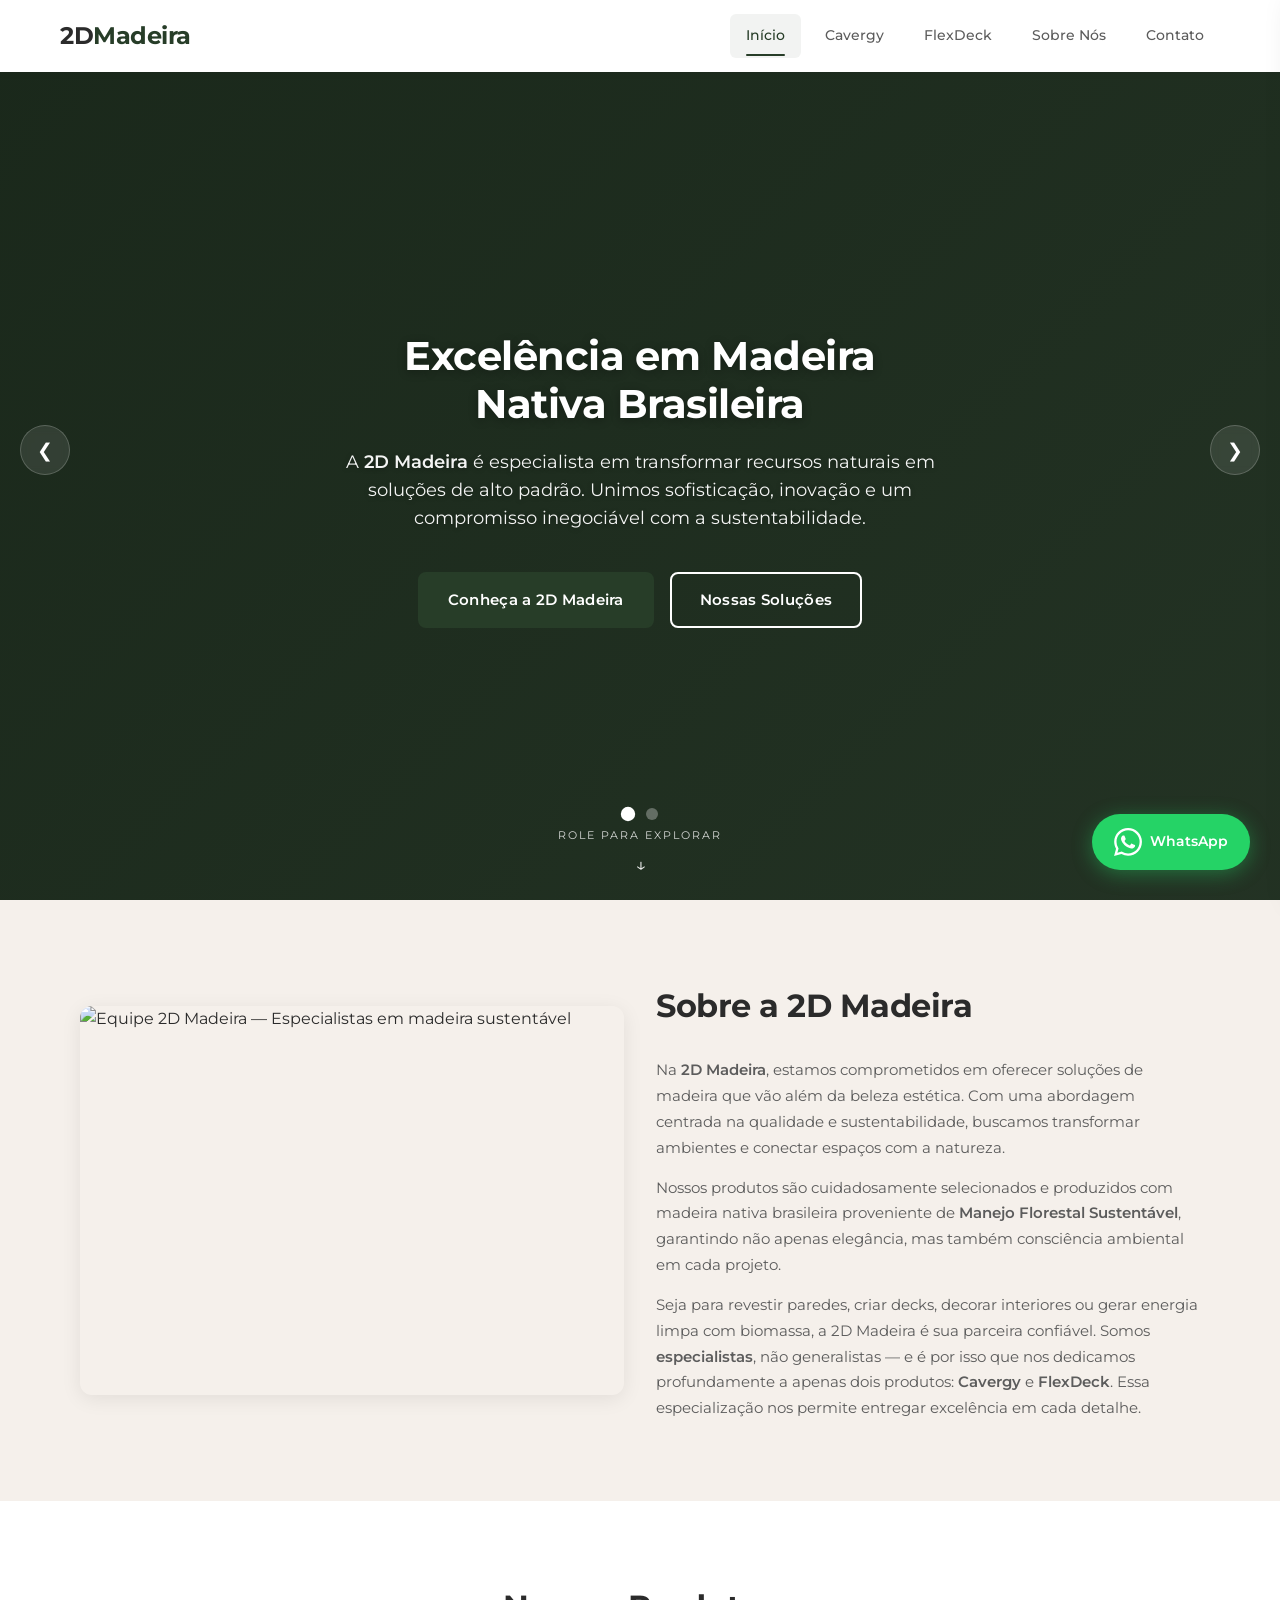
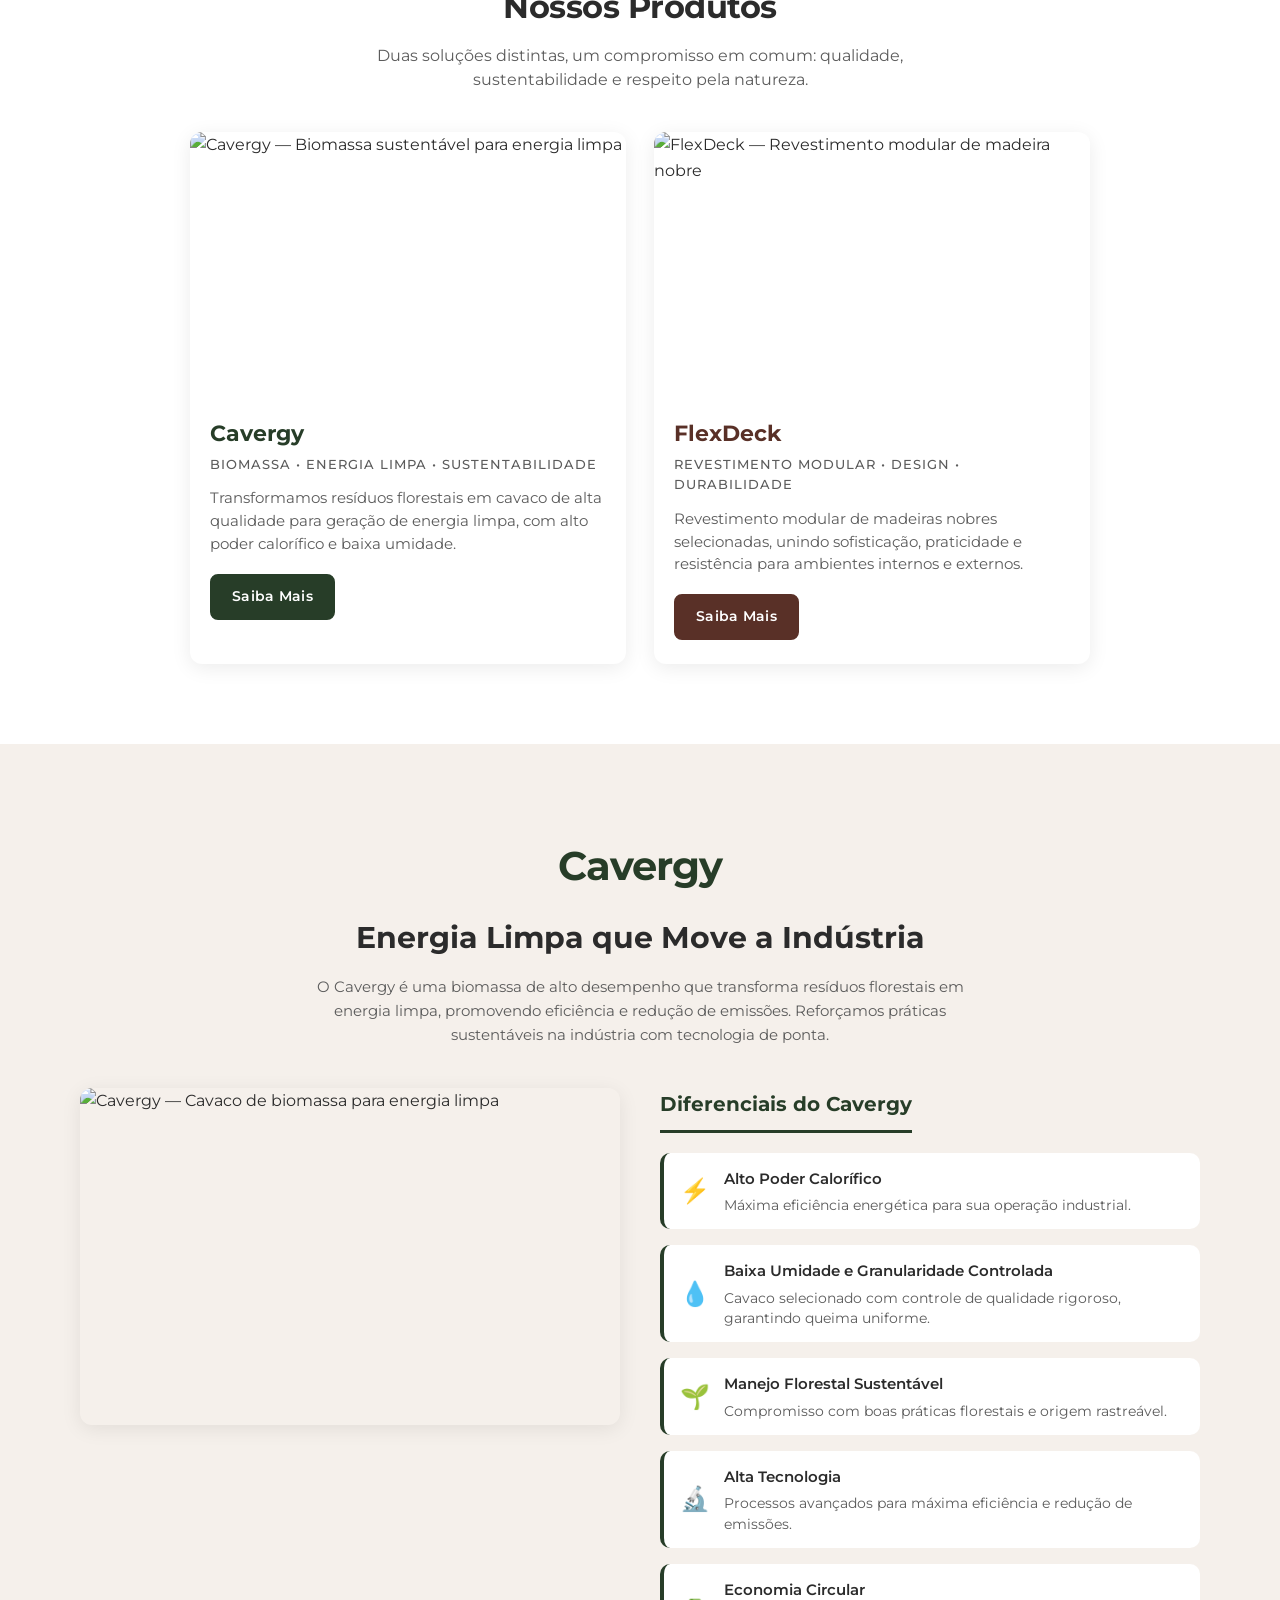
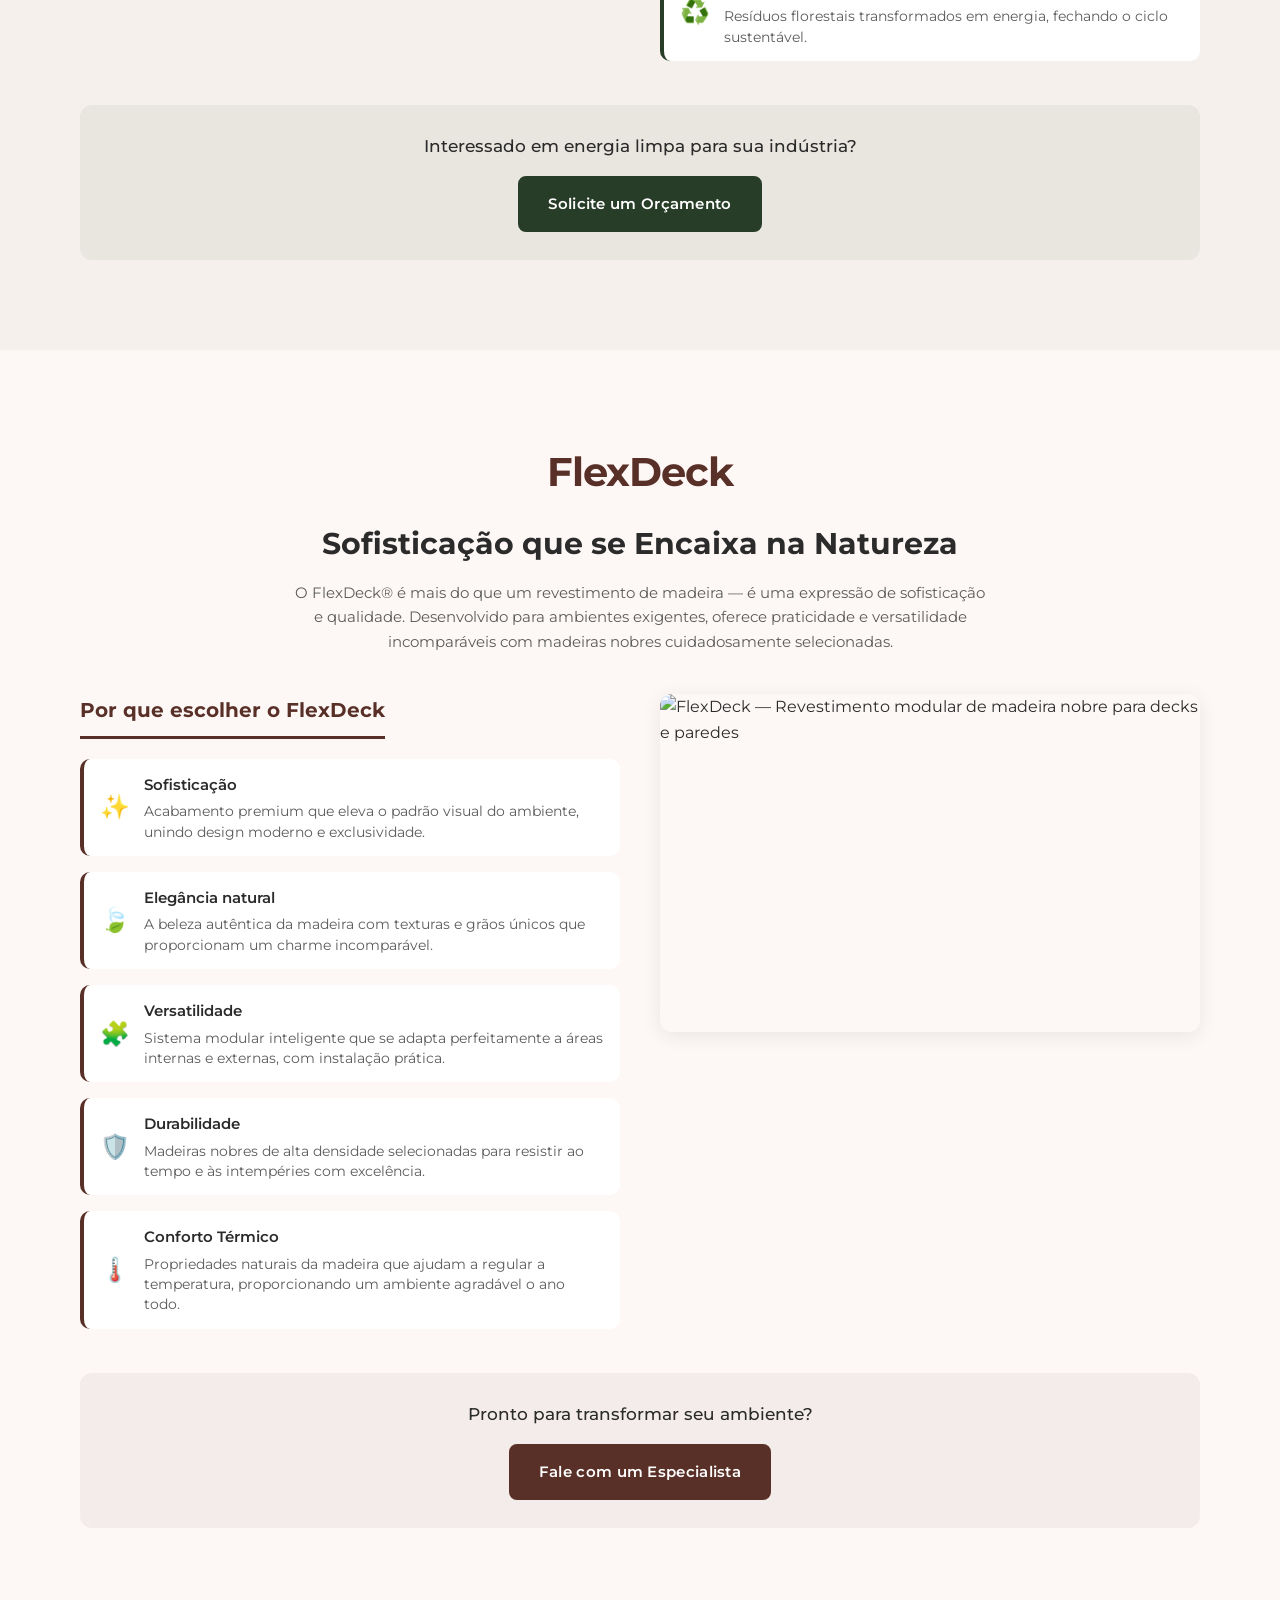
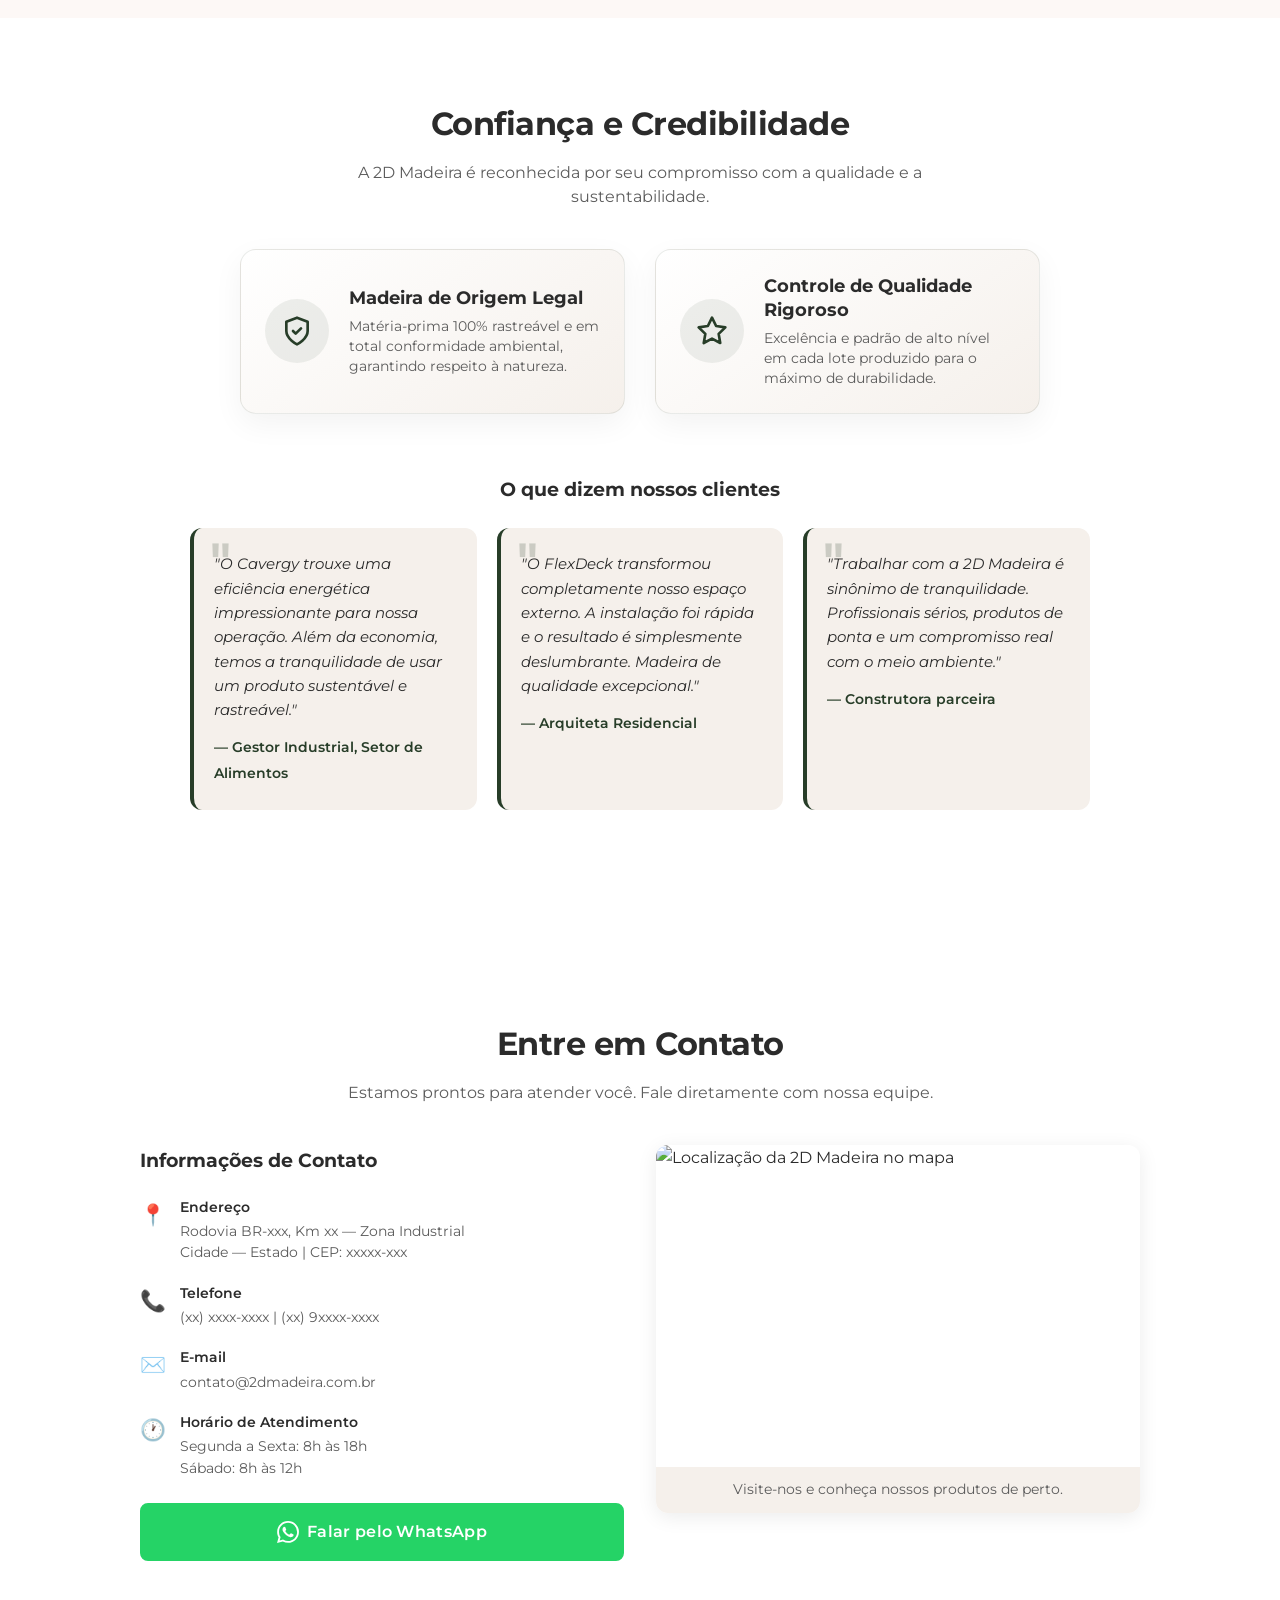
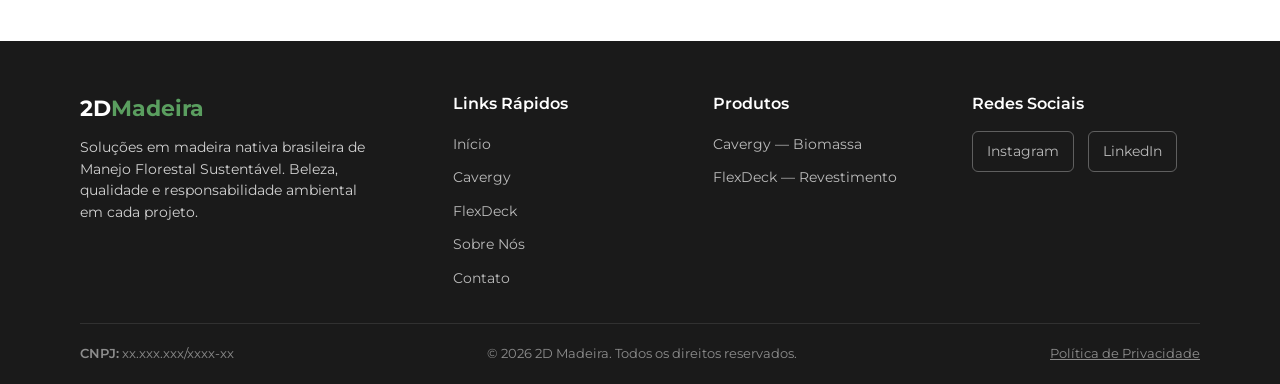
==== commit 351fe70c: "movi o sobre nos embaixo do hero" ====
--- a/index.html
+++ b/index.html
@@ -125,6 +125,40 @@
             <div class="hero-carousel__scroll" aria-hidden="true">
                 <span class="hero-carousel__scroll-texto">Role para explorar</span>
                 <span class="hero-carousel__scroll-seta">↓</span>
+            </div>
+        </section>
+
+        <!-- ========== SOBRE NÓS ========== -->
+        <section class="sobre" id="sobre">
+            <div class="container">
+                <div class="sobre__grid">
+                    <div class="sobre__imagem">
+                        <!-- Substitua pela imagem da equipe/empresa -->
+                        <img src="https://placehold.co/700x500/273D28/FFFFFF?text=2D+Madeira"
+                            alt="Equipe 2D Madeira — Especialistas em madeira sustentável" loading="lazy" width="700"
+                            height="500">
+                    </div>
+                    <div class="sobre__conteudo">
+                        <h2 class="secao__titulo secao__titulo--esquerda">Sobre a 2D Madeira</h2>
+                        <p class="sobre__texto">
+                            Na <strong>2D Madeira</strong>, estamos comprometidos em oferecer soluções de madeira que
+                            vão além da beleza estética. Com uma abordagem centrada na qualidade e sustentabilidade,
+                            buscamos transformar ambientes e conectar espaços com a natureza.
+                        </p>
+                        <p class="sobre__texto">
+                            Nossos produtos são cuidadosamente selecionados e produzidos com madeira nativa brasileira
+                            proveniente de <strong>Manejo Florestal Sustentável</strong>, garantindo não apenas
+                            elegância, mas também consciência ambiental em cada projeto.
+                        </p>
+                        <p class="sobre__texto">
+                            Seja para revestir paredes, criar decks, decorar interiores ou gerar energia limpa com
+                            biomassa, a 2D Madeira é sua parceira confiável. Somos <strong>especialistas</strong>, não
+                            generalistas — e é por isso que nos dedicamos profundamente a apenas dois produtos:
+                            <strong>Cavergy</strong> e <strong>FlexDeck</strong>. Essa especialização nos permite
+                            entregar excelência em cada detalhe.
+                        </p>
+                    </div>
+                </div>
             </div>
         </section>
 
@@ -397,39 +431,7 @@
             </div>
         </section>
 
-        <!-- ========== SOBRE NÓS ========== -->
-        <section class="sobre" id="sobre">
-            <div class="container">
-                <div class="sobre__grid">
-                    <div class="sobre__imagem">
-                        <!-- Substitua pela imagem da equipe/empresa -->
-                        <img src="https://placehold.co/700x500/273D28/FFFFFF?text=2D+Madeira"
-                            alt="Equipe 2D Madeira — Especialistas em madeira sustentável" loading="lazy" width="700"
-                            height="500">
-                    </div>
-                    <div class="sobre__conteudo">
-                        <h2 class="secao__titulo secao__titulo--esquerda">Sobre a 2D Madeira</h2>
-                        <p class="sobre__texto">
-                            Na <strong>2D Madeira</strong>, estamos comprometidos em oferecer soluções de madeira que
-                            vão além da beleza estética. Com uma abordagem centrada na qualidade e sustentabilidade,
-                            buscamos transformar ambientes e conectar espaços com a natureza.
-                        </p>
-                        <p class="sobre__texto">
-                            Nossos produtos são cuidadosamente selecionados e produzidos com madeira nativa brasileira
-                            proveniente de <strong>Manejo Florestal Sustentável</strong>, garantindo não apenas
-                            elegância, mas também consciência ambiental em cada projeto.
-                        </p>
-                        <p class="sobre__texto">
-                            Seja para revestir paredes, criar decks, decorar interiores ou gerar energia limpa com
-                            biomassa, a 2D Madeira é sua parceira confiável. Somos <strong>especialistas</strong>, não
-                            generalistas — e é por isso que nos dedicamos profundamente a apenas dois produtos:
-                            <strong>Cavergy</strong> e <strong>FlexDeck</strong>. Essa especialização nos permite
-                            entregar excelência em cada detalhe.
-                        </p>
-                    </div>
-                </div>
-            </div>
-        </section>
+
 
         <!-- ========== CONTATO ========== -->
         <section class="contato" id="contato">
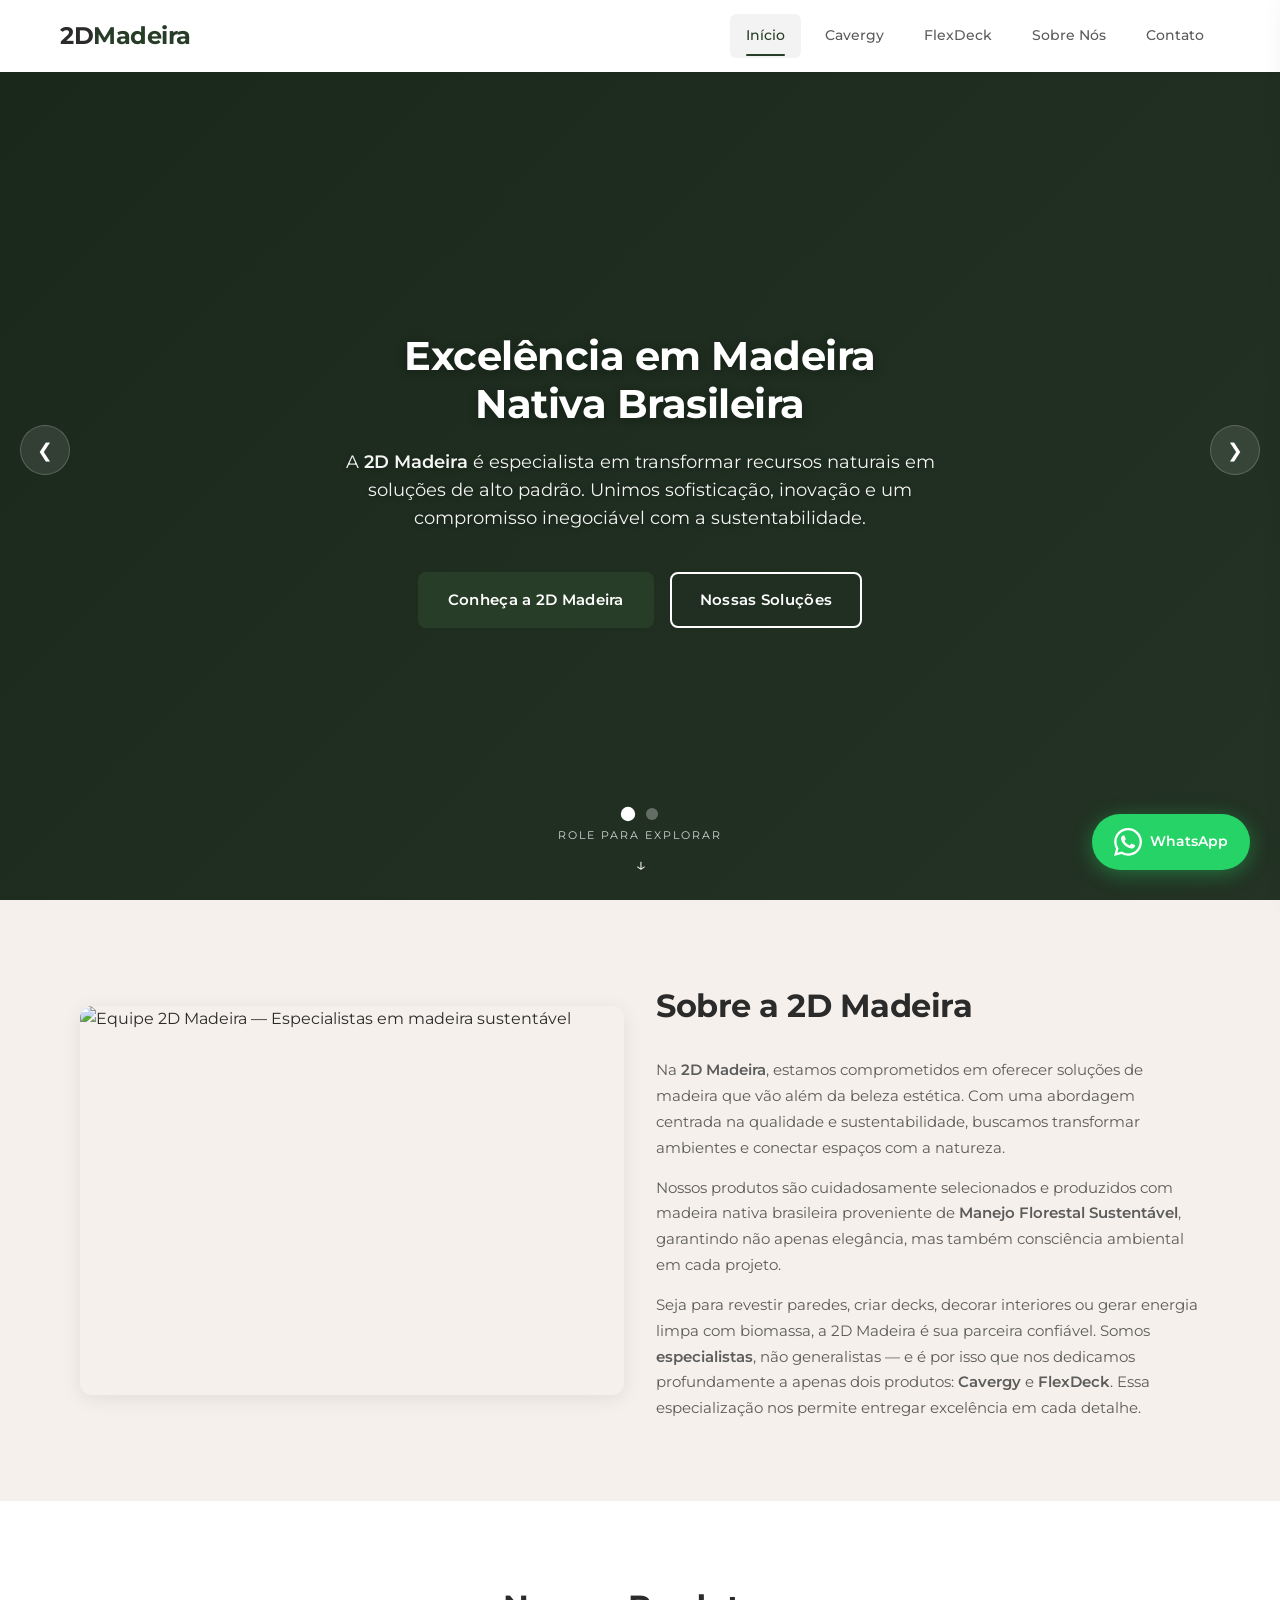
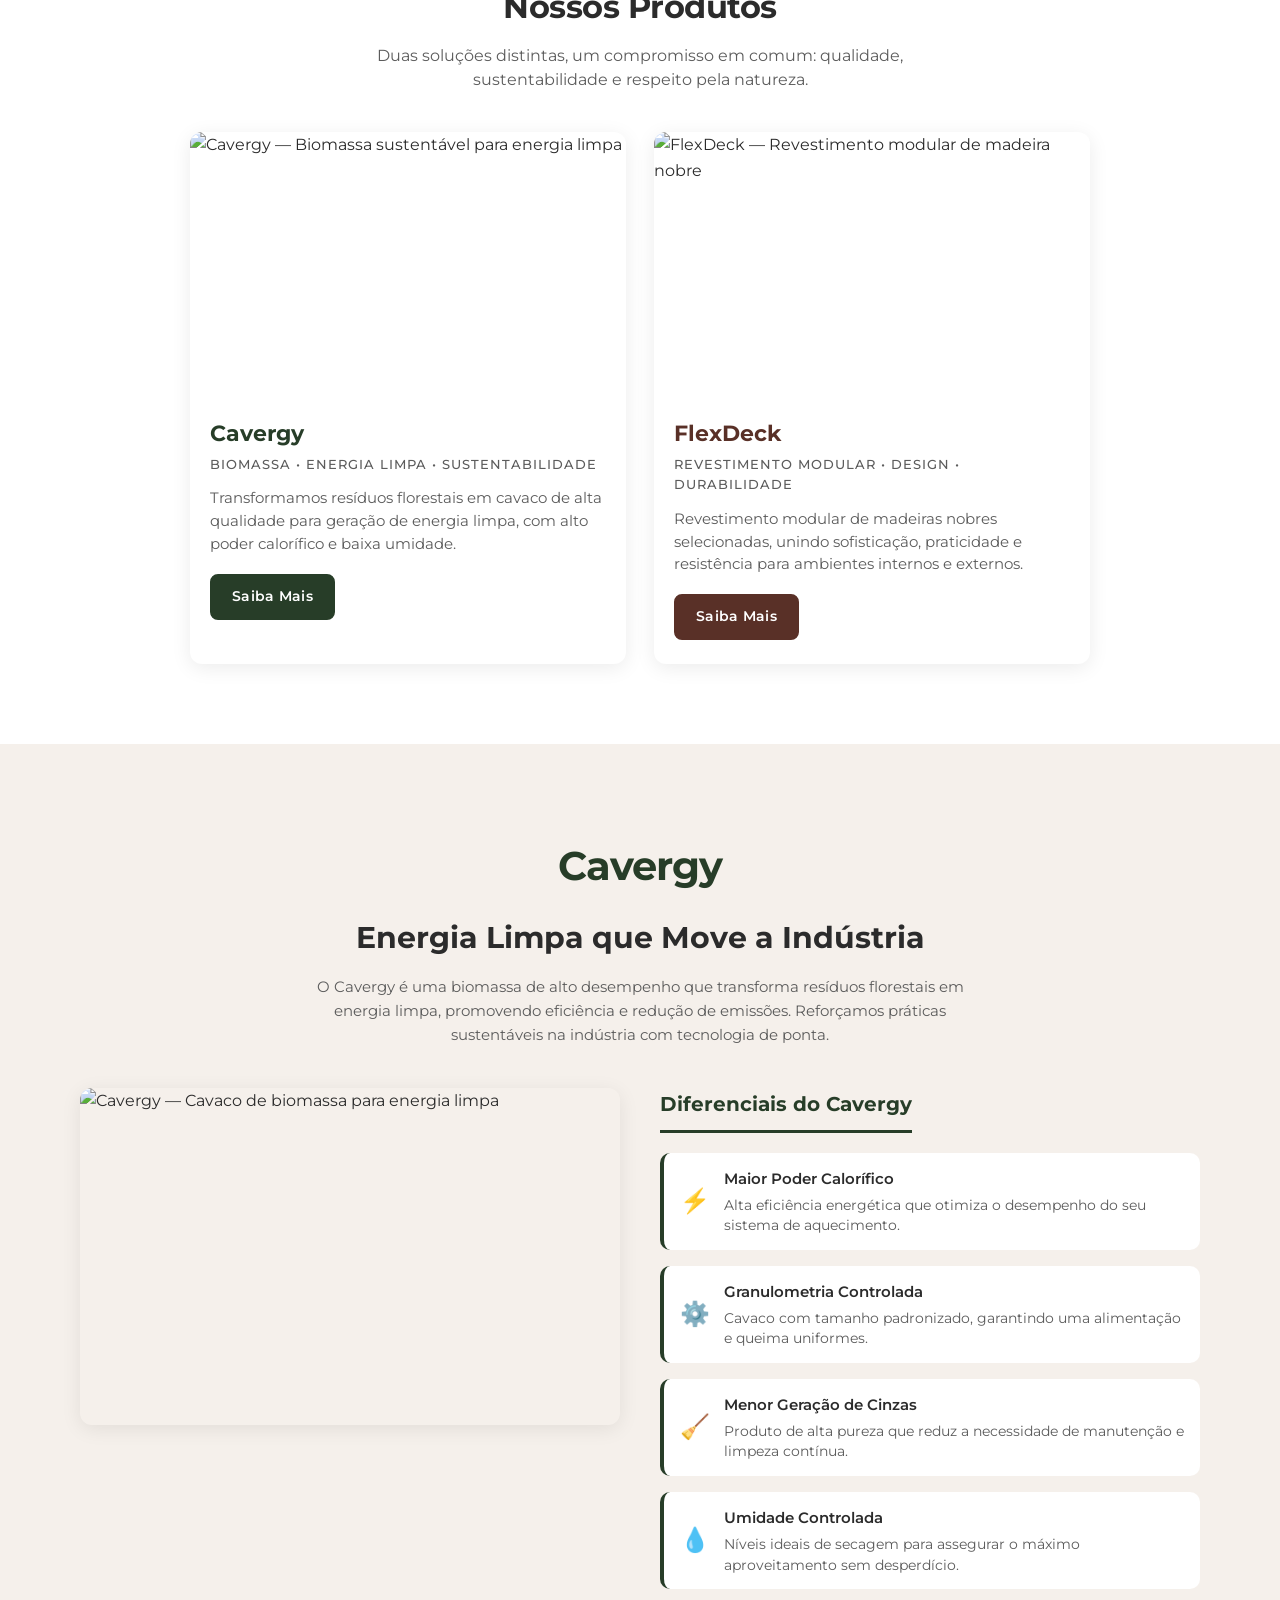
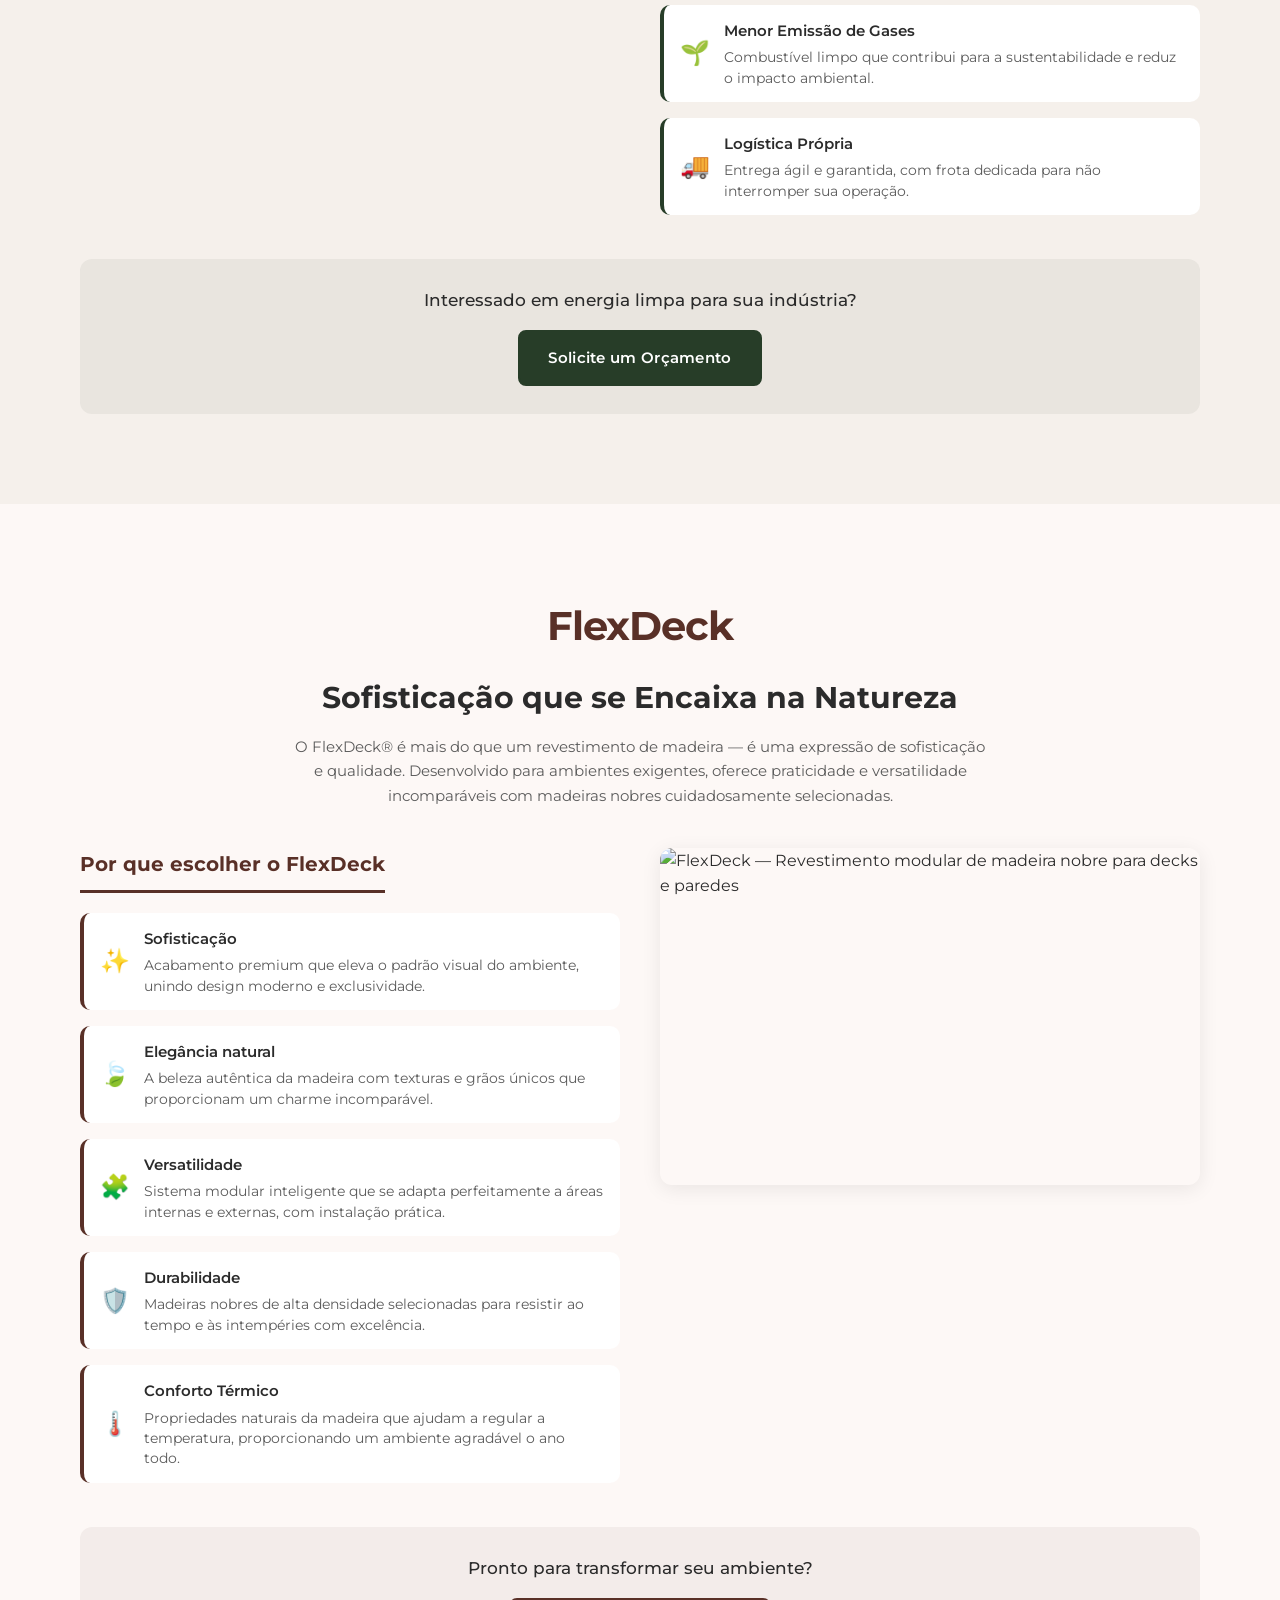
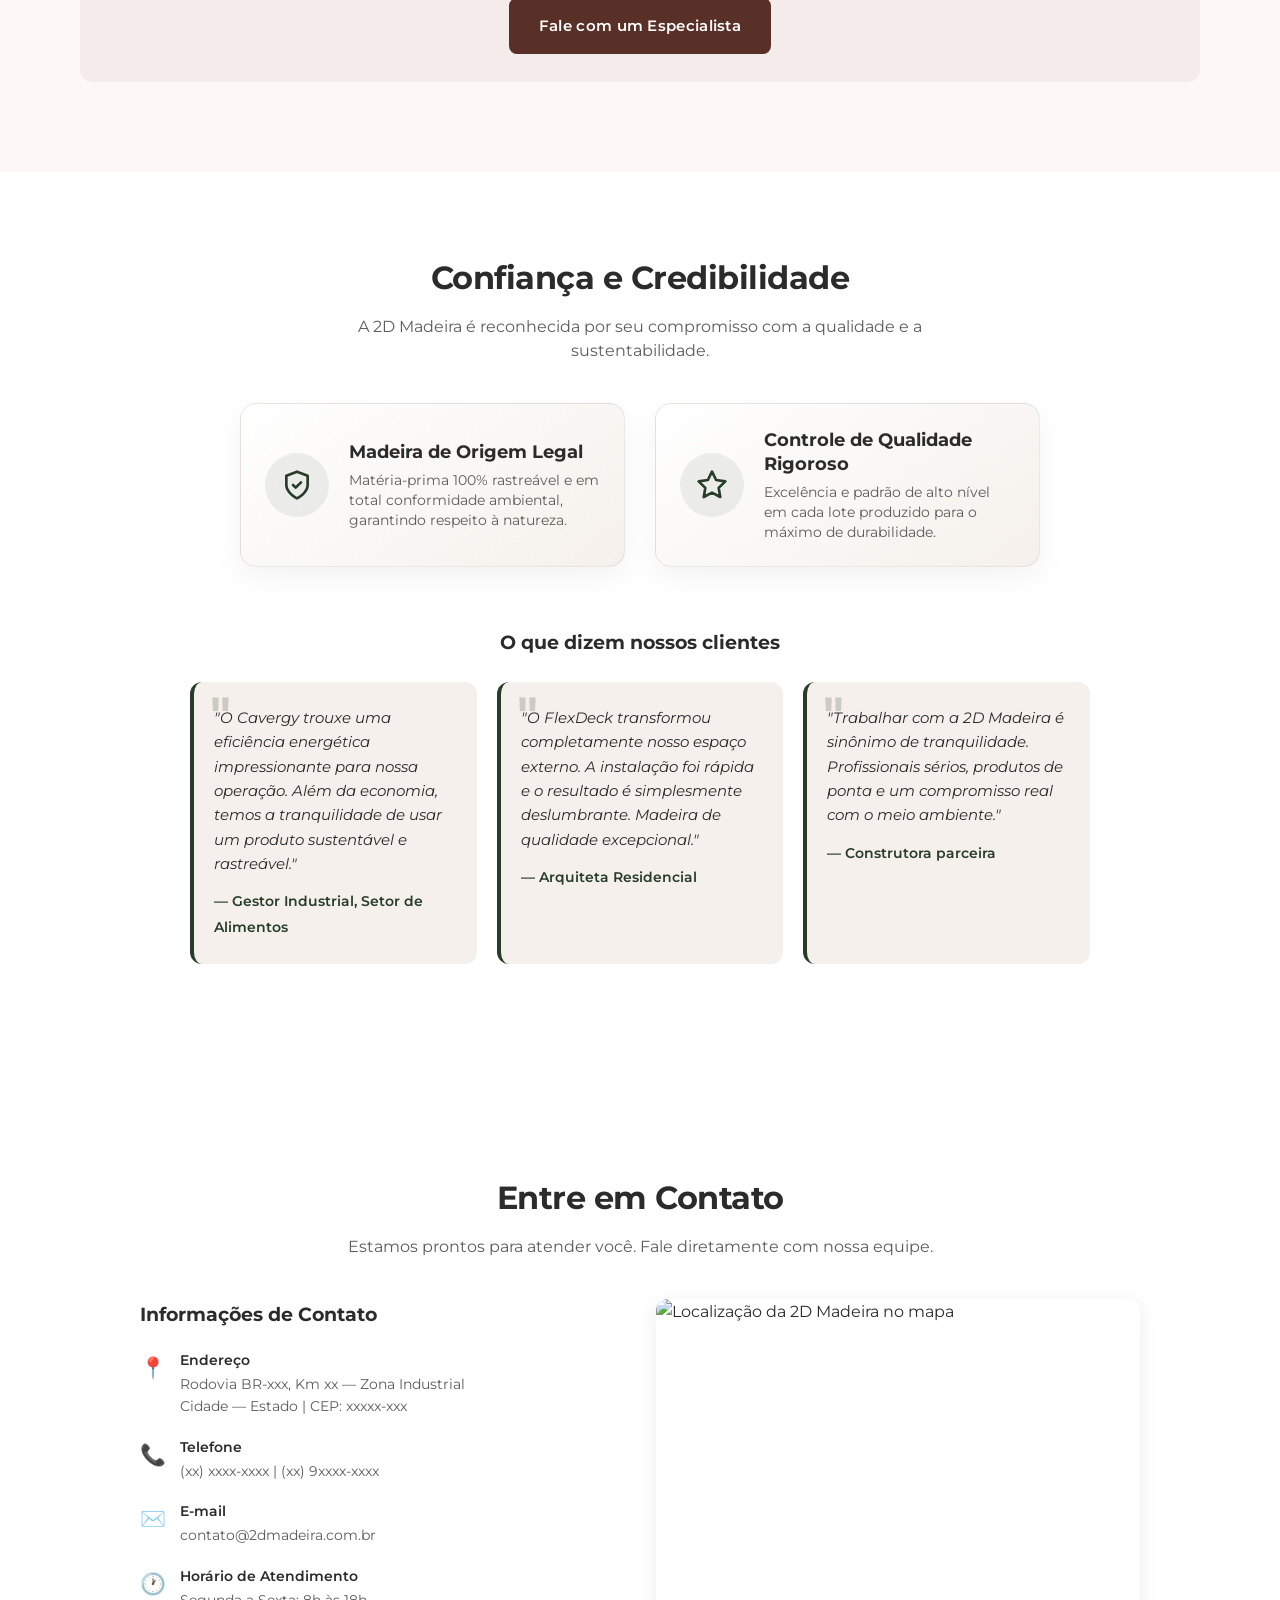
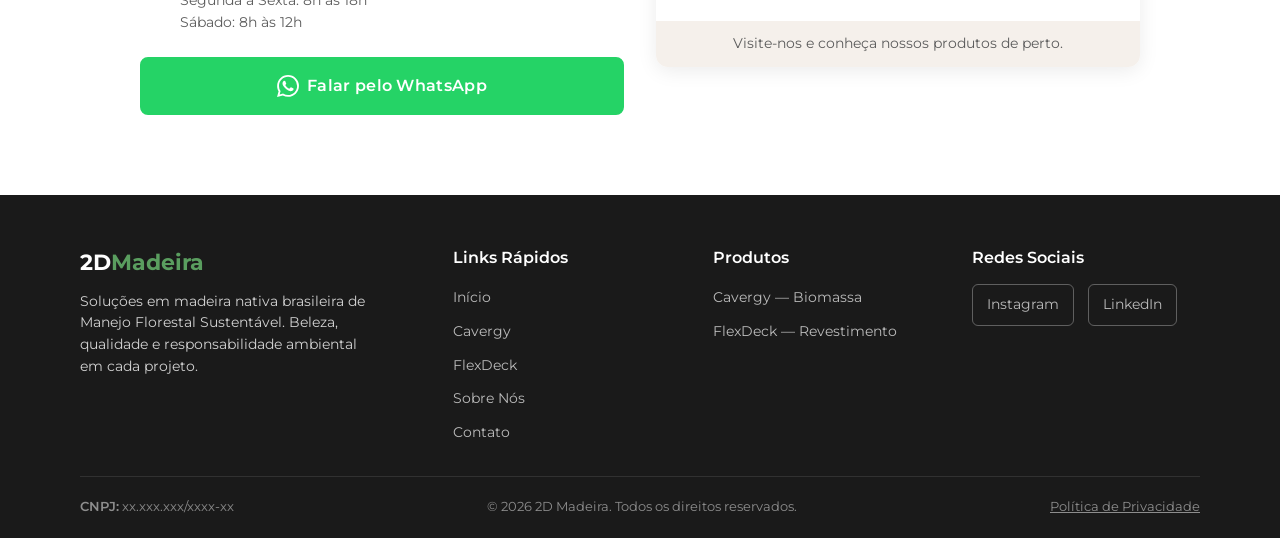
==== commit 3d588f14: "Alteração de texto do cavegy" ====
--- a/index.html
+++ b/index.html
@@ -236,37 +236,43 @@
                             <li class="funcionalidades__item">
                                 <span class="funcionalidades__icone">⚡</span>
                                 <div>
-                                    <strong>Alto Poder Calorífico</strong>
-                                    <p>Máxima eficiência energética para sua operação industrial.</p>
+                                    <strong>Maior Poder Calorífico</strong>
+                                    <p>Alta eficiência energética que otimiza o desempenho do seu sistema de aquecimento.</p>
+                                </div>
+                            </li>
+                            <li class="funcionalidades__item">
+                                <span class="funcionalidades__icone">⚙️</span>
+                                <div>
+                                    <strong>Granulometria Controlada</strong>
+                                    <p>Cavaco com tamanho padronizado, garantindo uma alimentação e queima uniformes.</p>
+                                </div>
+                            </li>
+                            <li class="funcionalidades__item">
+                                <span class="funcionalidades__icone">🧹</span>
+                                <div>
+                                    <strong>Menor Geração de Cinzas</strong>
+                                    <p>Produto de alta pureza que reduz a necessidade de manutenção e limpeza contínua.</p>
                                 </div>
                             </li>
                             <li class="funcionalidades__item">
                                 <span class="funcionalidades__icone">💧</span>
                                 <div>
-                                    <strong>Baixa Umidade e Granularidade Controlada</strong>
-                                    <p>Cavaco selecionado com controle de qualidade rigoroso, garantindo queima
-                                        uniforme.</p>
+                                    <strong>Umidade Controlada</strong>
+                                    <p>Níveis ideais de secagem para assegurar o máximo aproveitamento sem desperdício.</p>
                                 </div>
                             </li>
                             <li class="funcionalidades__item">
                                 <span class="funcionalidades__icone">🌱</span>
                                 <div>
-                                    <strong>Manejo Florestal Sustentável</strong>
-                                    <p>Compromisso com boas práticas florestais e origem rastreável.</p>
+                                    <strong>Menor Emissão de Gases</strong>
+                                    <p>Combustível limpo que contribui para a sustentabilidade e reduz o impacto ambiental.</p>
                                 </div>
                             </li>
                             <li class="funcionalidades__item">
-                                <span class="funcionalidades__icone">🔬</span>
-                                <div>
-                                    <strong>Alta Tecnologia</strong>
-                                    <p>Processos avançados para máxima eficiência e redução de emissões.</p>
-                                </div>
-                            </li>
-                            <li class="funcionalidades__item">
-                                <span class="funcionalidades__icone">♻️</span>
-                                <div>
-                                    <strong>Economia Circular</strong>
-                                    <p>Resíduos florestais transformados em energia, fechando o ciclo sustentável.</p>
+                                <span class="funcionalidades__icone">🚚</span>
+                                <div>
+                                    <strong>Logística Própria</strong>
+                                    <p>Entrega ágil e garantida, com frota dedicada para não interromper sua operação.</p>
                                 </div>
                             </li>
                         </ul>
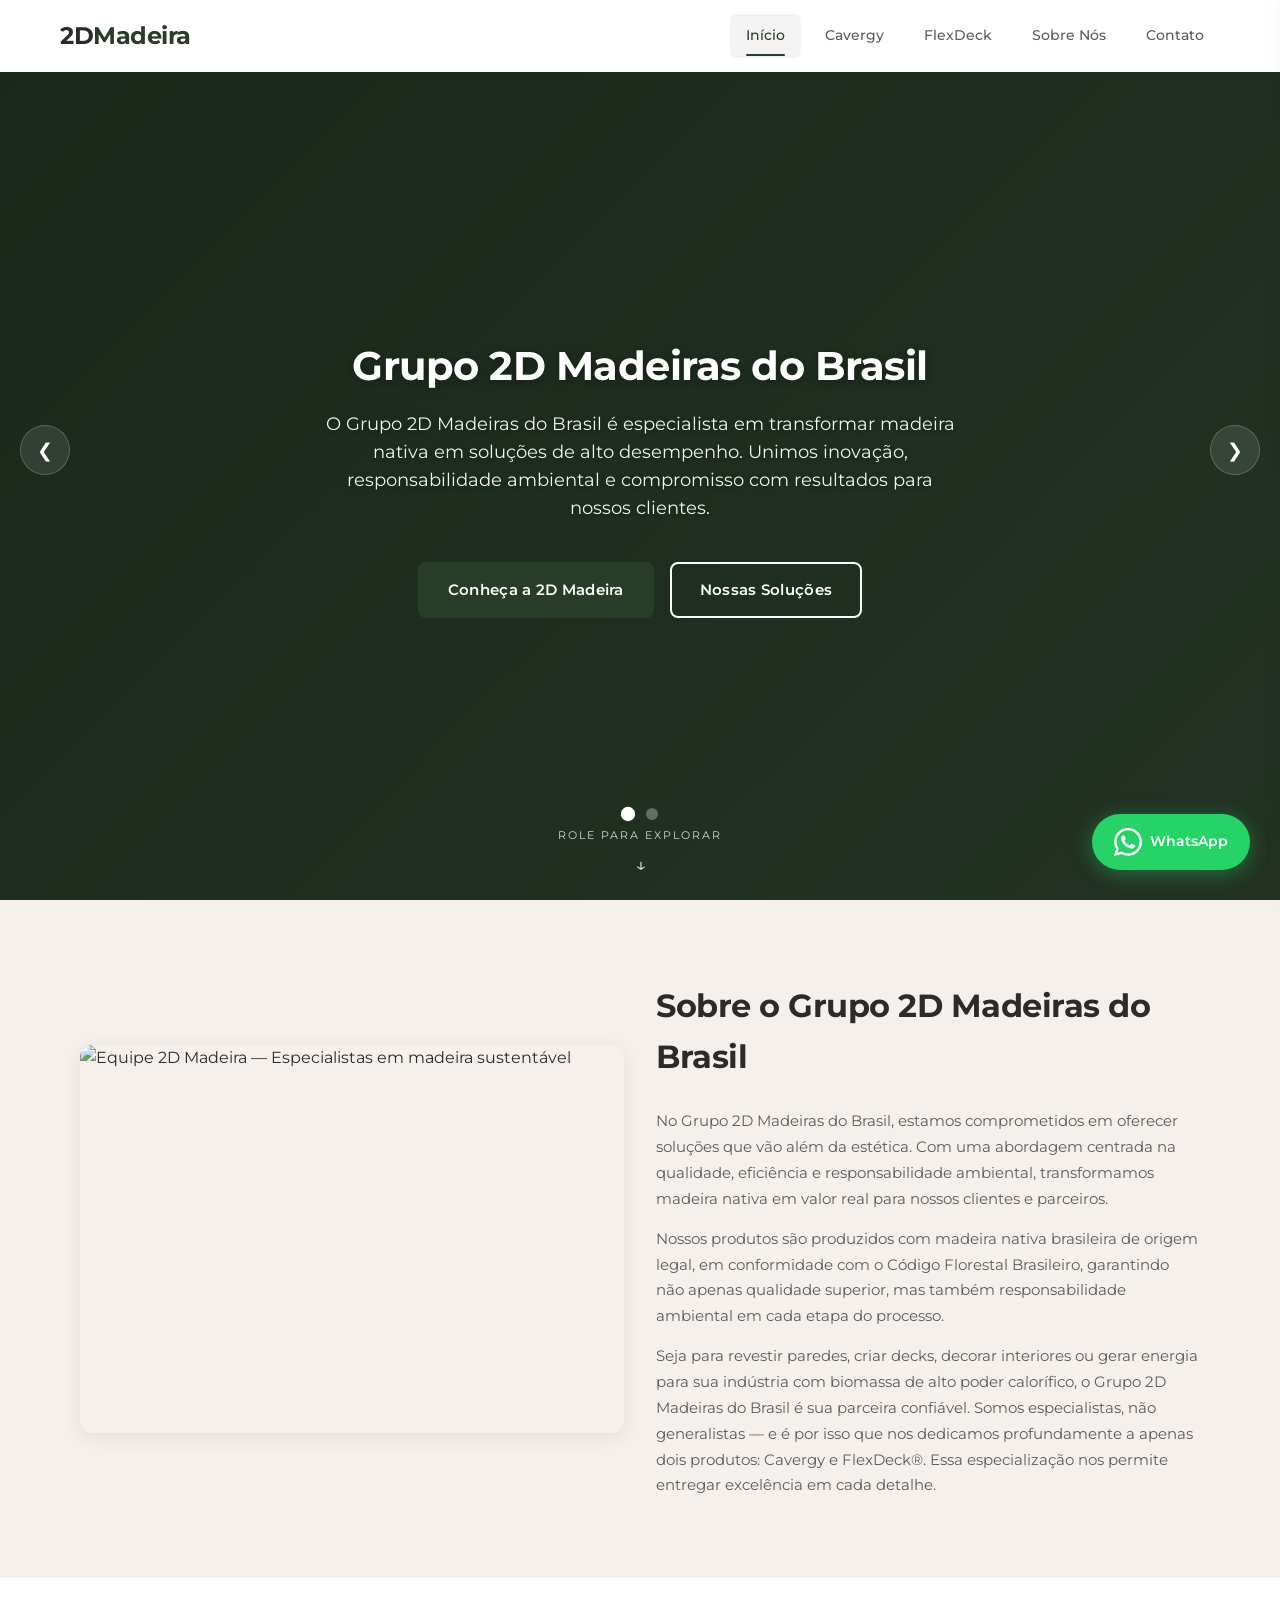
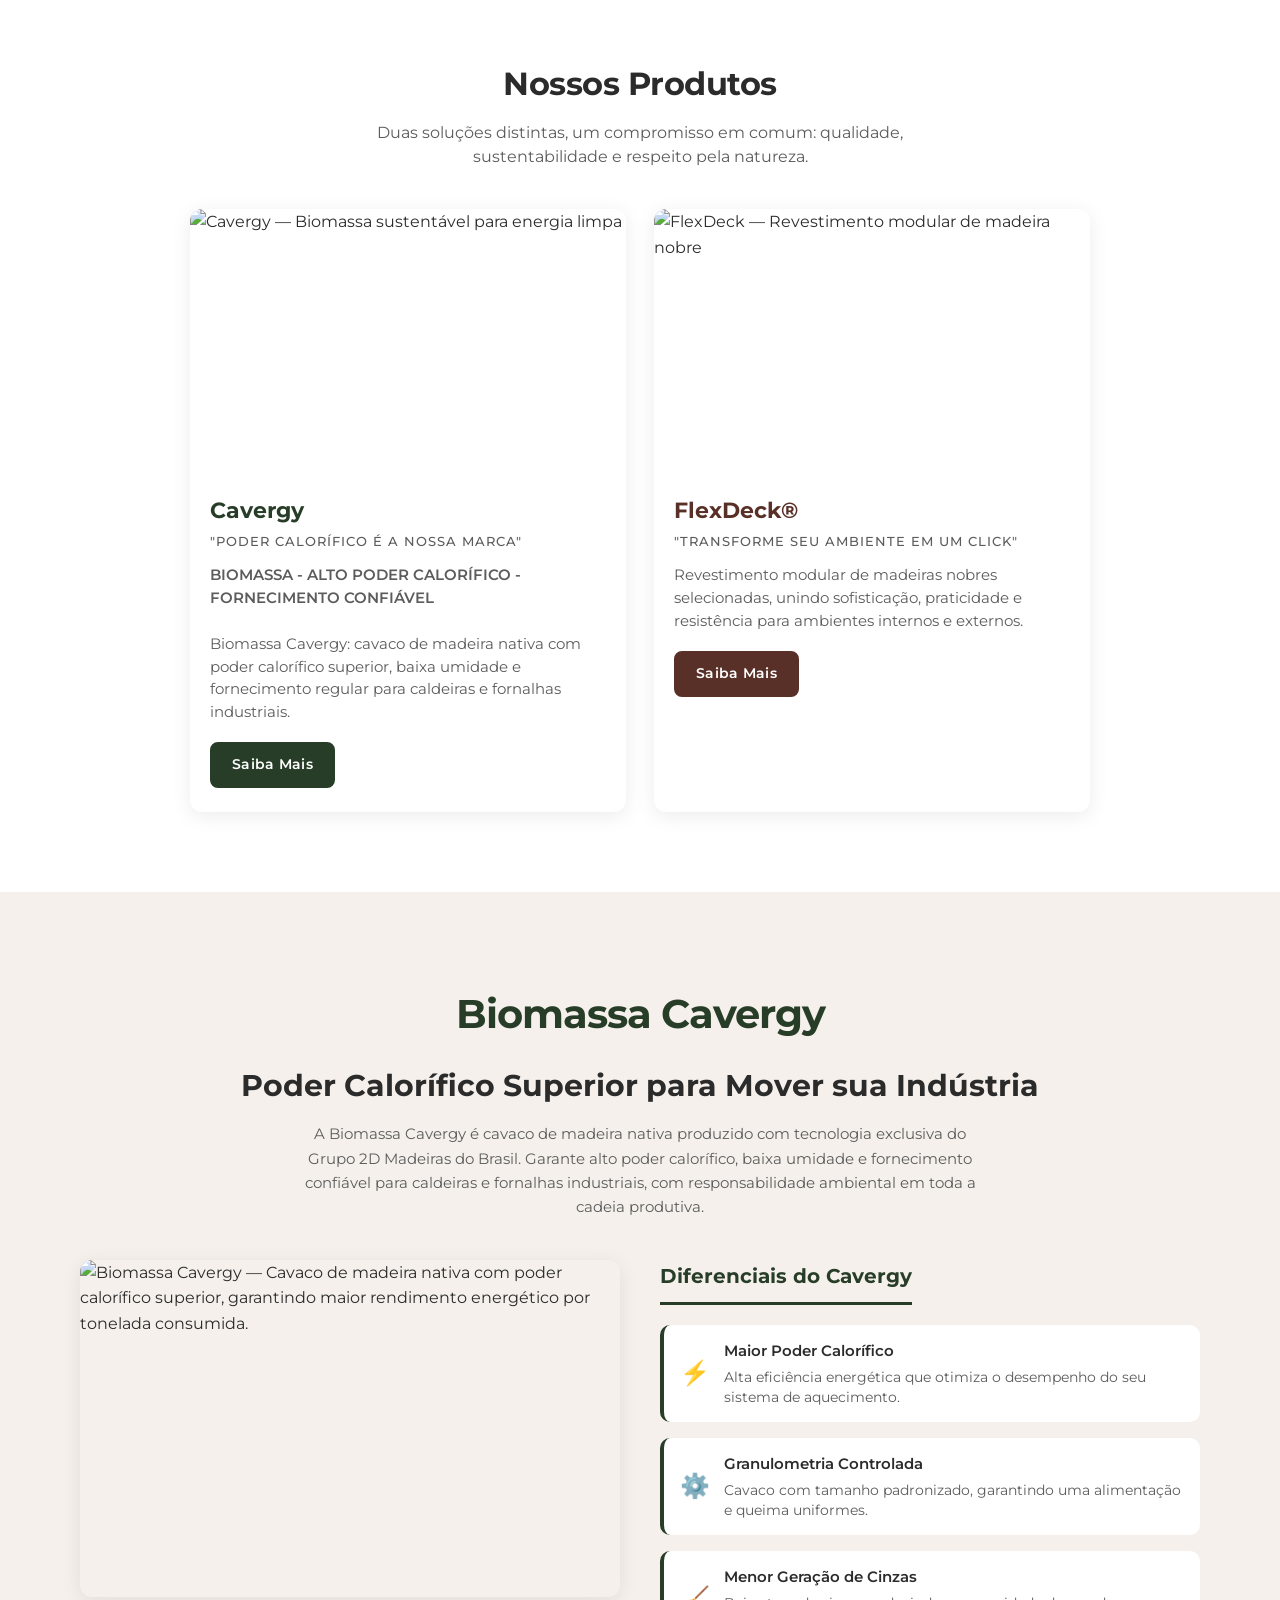
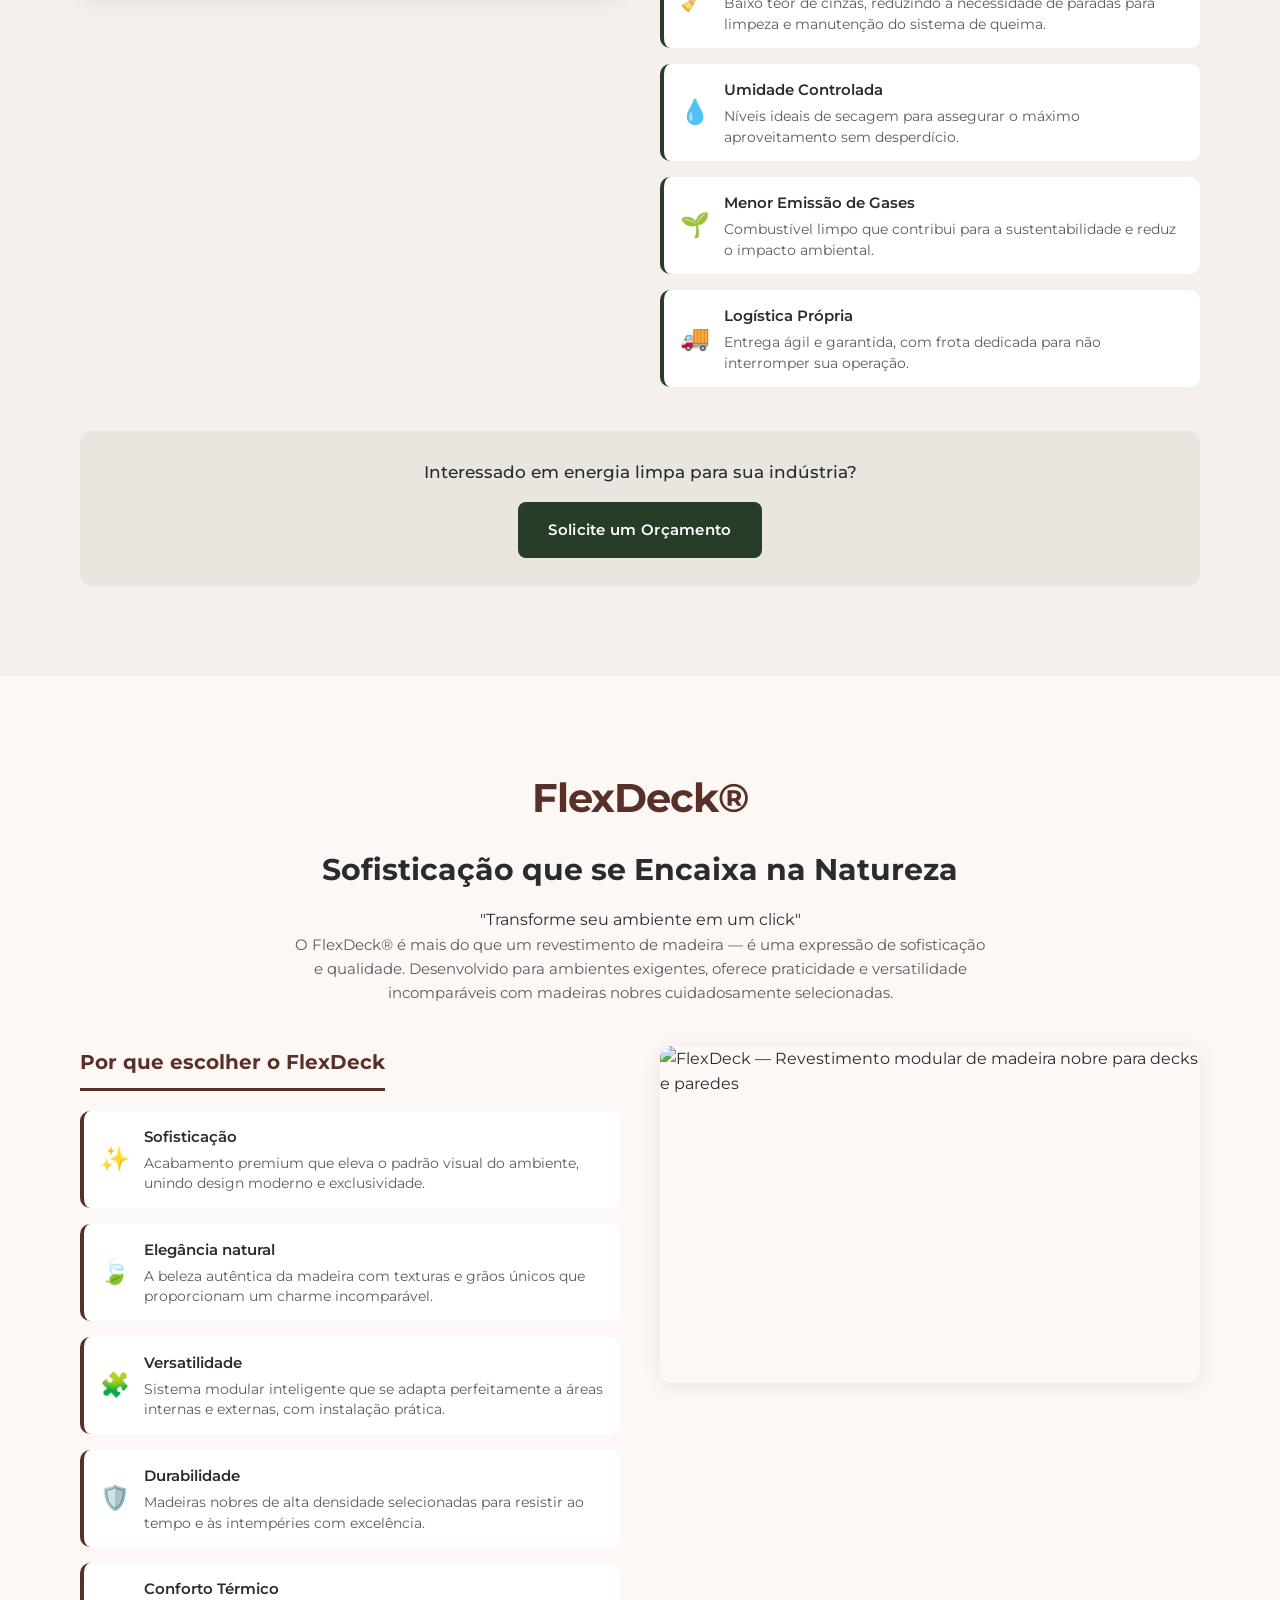
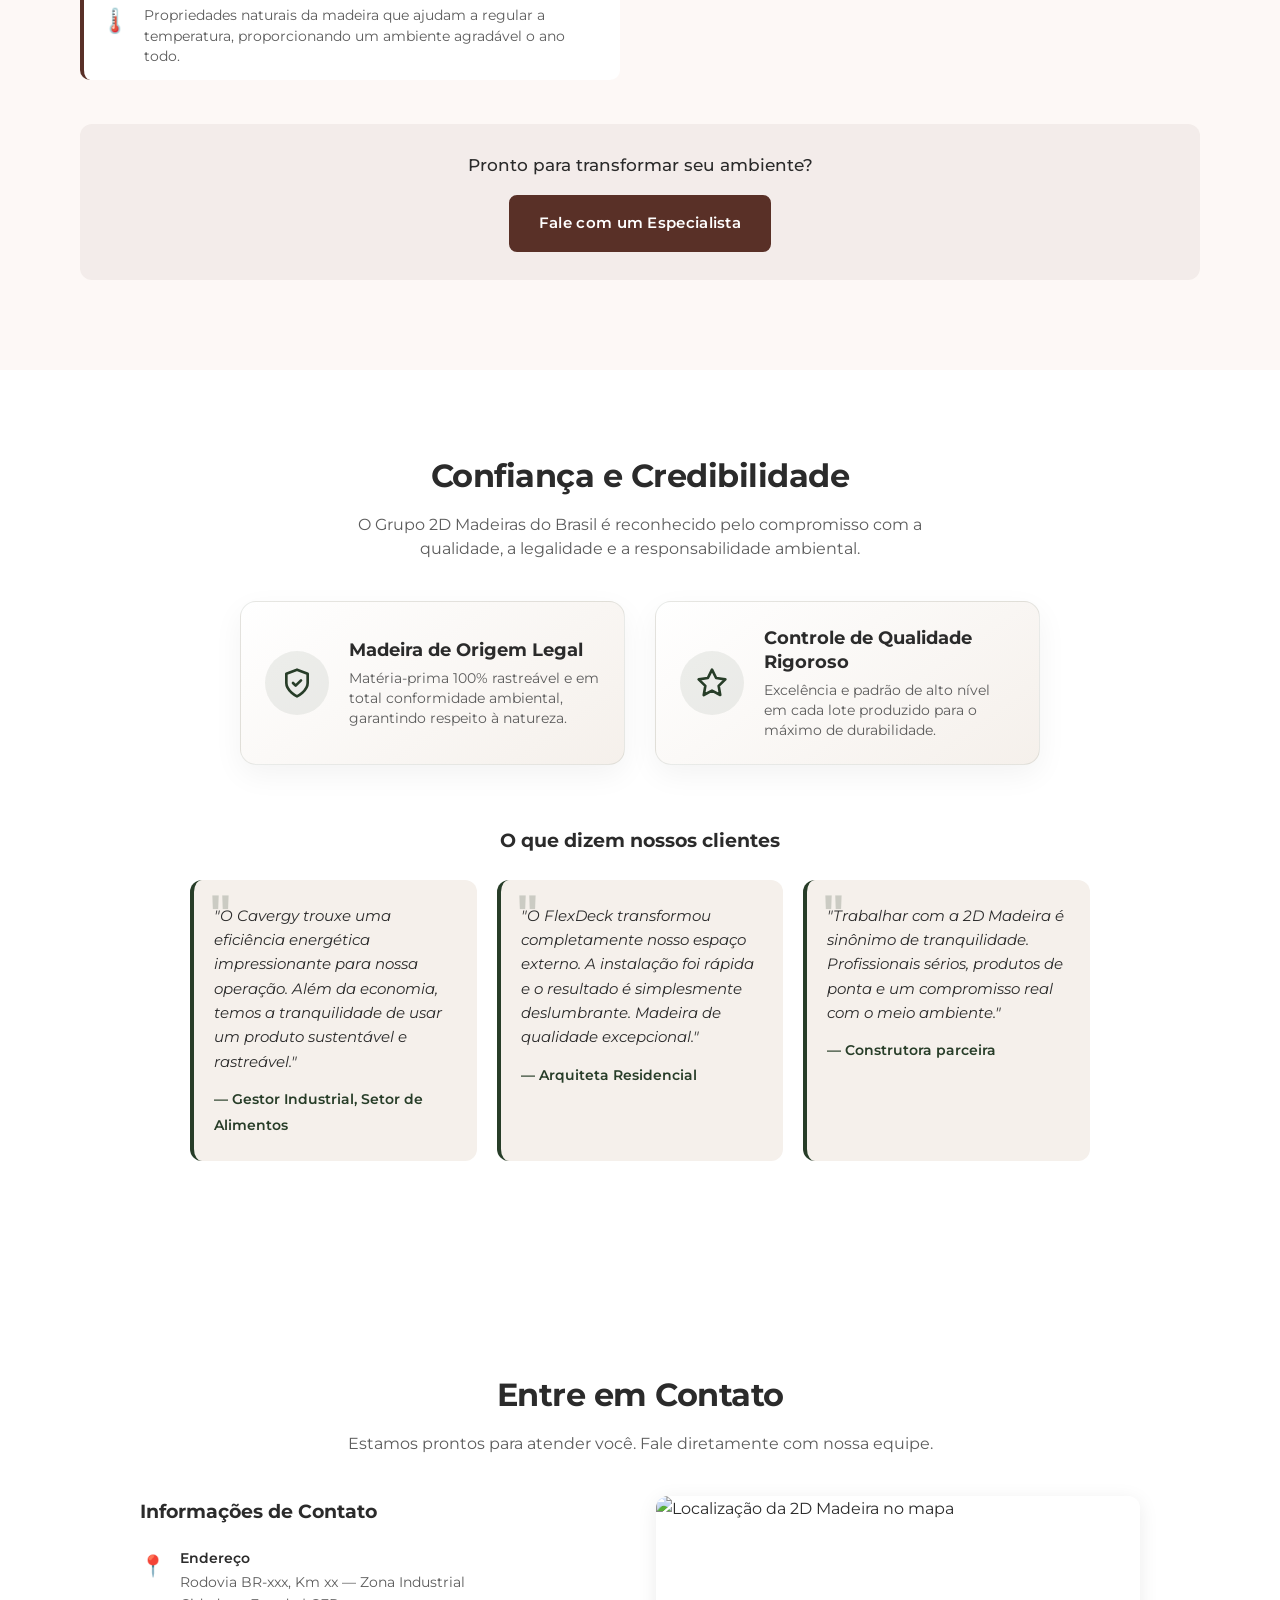
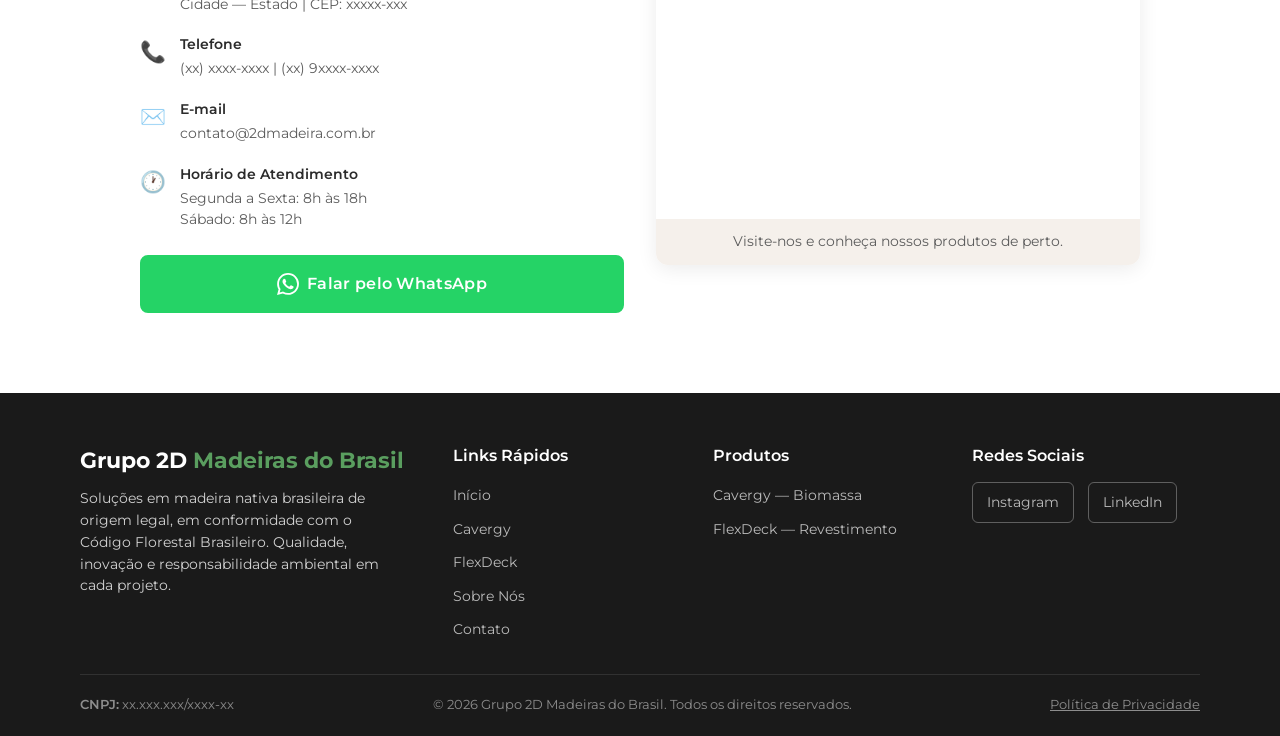
==== commit ae1aa15a: "Alterarção do site" ====
--- a/index.html
+++ b/index.html
@@ -81,10 +81,9 @@
             <div class="hero-carousel__slide hero-carousel__slide--ativo"
                 style="background-image: linear-gradient(135deg, rgba(26, 46, 27, 0.7) 0%, rgba(39, 61, 40, 0.7) 100%), url('https://placehold.co/1920x1080/273D28/FFFFFF?text=2D+Madeira');">
                 <div class="hero-carousel__container">
-                    <h1 class="hero-carousel__titulo">Excelência em Madeira<br>Nativa Brasileira</h1>
+                    <h1 class="hero-carousel__titulo">Grupo 2D Madeiras do Brasil</h1>
                     <p class="hero-carousel__subtitulo">
-                        A <strong>2D Madeira</strong> é especialista em transformar recursos naturais em soluções de
-                        alto padrão. Unimos sofisticação, inovação e um compromisso inegociável com a sustentabilidade.
+                        O Grupo 2D Madeiras do Brasil é especialista em transformar madeira nativa em soluções de alto desempenho. Unimos inovação, responsabilidade ambiental e compromisso com resultados para nossos clientes.
                     </p>
                     <div class="hero-carousel__botoes">
                         <a href="#sobre" class="btn btn--primario">Conheça a 2D Madeira</a>
@@ -139,23 +138,15 @@
                             height="500">
                     </div>
                     <div class="sobre__conteudo">
-                        <h2 class="secao__titulo secao__titulo--esquerda">Sobre a 2D Madeira</h2>
+                        <h2 class="secao__titulo secao__titulo--esquerda">Sobre o Grupo 2D Madeiras do Brasil</h2>
                         <p class="sobre__texto">
-                            Na <strong>2D Madeira</strong>, estamos comprometidos em oferecer soluções de madeira que
-                            vão além da beleza estética. Com uma abordagem centrada na qualidade e sustentabilidade,
-                            buscamos transformar ambientes e conectar espaços com a natureza.
+                            No Grupo 2D Madeiras do Brasil, estamos comprometidos em oferecer soluções que vão além da estética. Com uma abordagem centrada na qualidade, eficiência e responsabilidade ambiental, transformamos madeira nativa em valor real para nossos clientes e parceiros.
                         </p>
                         <p class="sobre__texto">
-                            Nossos produtos são cuidadosamente selecionados e produzidos com madeira nativa brasileira
-                            proveniente de <strong>Manejo Florestal Sustentável</strong>, garantindo não apenas
-                            elegância, mas também consciência ambiental em cada projeto.
+                            Nossos produtos são produzidos com madeira nativa brasileira de origem legal, em conformidade com o Código Florestal Brasileiro, garantindo não apenas qualidade superior, mas também responsabilidade ambiental em cada etapa do processo.
                         </p>
                         <p class="sobre__texto">
-                            Seja para revestir paredes, criar decks, decorar interiores ou gerar energia limpa com
-                            biomassa, a 2D Madeira é sua parceira confiável. Somos <strong>especialistas</strong>, não
-                            generalistas — e é por isso que nos dedicamos profundamente a apenas dois produtos:
-                            <strong>Cavergy</strong> e <strong>FlexDeck</strong>. Essa especialização nos permite
-                            entregar excelência em cada detalhe.
+                            Seja para revestir paredes, criar decks, decorar interiores ou gerar energia para sua indústria com biomassa de alto poder calorífico, o Grupo 2D Madeiras do Brasil é sua parceira confiável. Somos especialistas, não generalistas — e é por isso que nos dedicamos profundamente a apenas dois produtos: Cavergy e FlexDeck®. Essa especialização nos permite entregar excelência em cada detalhe.
                         </p>
                     </div>
                 </div>
@@ -179,9 +170,8 @@
                         </div>
                         <div class="card-produto__conteudo">
                             <h3 class="card-produto__titulo">Cavergy</h3>
-                            <p class="card-produto__tagline">Biomassa • Energia Limpa • Sustentabilidade</p>
-                            <p class="card-produto__texto">Transformamos resíduos florestais em cavaco de alta qualidade
-                                para geração de energia limpa, com alto poder calorífico e baixa umidade.</p>
+                            <p class="card-produto__tagline">"Poder Calorífico é a nossa marca"</p>
+                            <p class="card-produto__texto"><strong>BIOMASSA - ALTO PODER CALORÍFICO - FORNECIMENTO CONFIÁVEL</strong><br><br>Biomassa Cavergy: cavaco de madeira nativa com poder calorífico superior, baixa umidade e fornecimento regular para caldeiras e fornalhas industriais.</p>
                             <a href="#cavergy" class="btn btn--primario btn--sm">Saiba Mais</a>
                         </div>
                     </article>
@@ -194,8 +184,8 @@
                                 height="400">
                         </div>
                         <div class="card-produto__conteudo">
-                            <h3 class="card-produto__titulo">FlexDeck</h3>
-                            <p class="card-produto__tagline">Revestimento Modular • Design • Durabilidade</p>
+                            <h3 class="card-produto__titulo">FlexDeck®</h3>
+                            <p class="card-produto__tagline">"Transforme seu ambiente em um click"</p>
                             <p class="card-produto__texto">Revestimento modular de madeiras nobres selecionadas, unindo
                                 sofisticação, praticidade e resistência para ambientes internos e externos.</p>
                             <a href="#flexdeck" class="btn btn--flexdeck btn--sm">Saiba Mais</a>
@@ -212,21 +202,18 @@
                     <!-- Logo Cavergy -->
                     <div class="pagina-produto__logo-area">
                         <!-- Substitua pela logo PNG do Cavergy -->
-                        <!-- <img src="logo-cavergy.png" alt="Logo Cavergy" class="pagina-produto__logo"> -->
-                        <span class="pagina-produto__logo-texto logo--cavergy">Cavergy</span>
-                    </div>
-                    <h2 class="pagina-produto__titulo">Energia Limpa que Move a Indústria</h2>
-                    <p class="pagina-produto__subtitulo">O Cavergy é uma biomassa de alto desempenho que transforma
-                        resíduos florestais em energia limpa, promovendo eficiência e redução de emissões. Reforçamos
-                        práticas sustentáveis na indústria com tecnologia de ponta.</p>
-                </div>
-
+                                    <span class="pagina-produto__logo-texto logo--cavergy">Biomassa Cavergy</span>
+                    </div>
+                    <h2 class="pagina-produto__titulo">Poder Calorífico Superior para Mover sua Indústria</h2>
+                    <p class="pagina-produto__subtitulo">A Biomassa Cavergy é cavaco de madeira nativa produzido com tecnologia exclusiva do Grupo 2D Madeiras do Brasil. Garante alto poder calorífico, baixa umidade e fornecimento confiável para caldeiras e fornalhas industriais, com responsabilidade ambiental em toda a cadeia produtiva.</p>
+                </div>
+ 
                 <div class="pagina-produto__grid">
                     <!-- Imagem principal -->
                     <div class="pagina-produto__imagem-principal">
                         <!-- Substitua pela imagem real do Cavergy -->
-                        <img src="https://placehold.co/800x500/273D28/FFFFFF?text=Cavergy+Biomassa"
-                            alt="Cavergy — Cavaco de biomassa para energia limpa" loading="lazy" width="800"
+                        <img src="https://placehold.co/800x500/273D28/FFFFFF?text=Biomassa+Cavergy"
+                            alt="Biomassa Cavergy — Cavaco de madeira nativa com poder calorífico superior, garantindo maior rendimento energético por tonelada consumida." loading="lazy" width="800"
                             height="500">
                     </div>
                     <!-- Funcionalidades -->
@@ -251,7 +238,7 @@
                                 <span class="funcionalidades__icone">🧹</span>
                                 <div>
                                     <strong>Menor Geração de Cinzas</strong>
-                                    <p>Produto de alta pureza que reduz a necessidade de manutenção e limpeza contínua.</p>
+                                    <p>Baixo teor de cinzas, reduzindo a necessidade de paradas para limpeza e manutenção do sistema de queima.</p>
                                 </div>
                             </li>
                             <li class="funcionalidades__item">
@@ -294,9 +281,10 @@
                     <div class="pagina-produto__logo-area">
                         <!-- Substitua pela logo PNG do FlexDeck -->
                         <!-- <img src="logo-flexdeck.png" alt="Logo FlexDeck" class="pagina-produto__logo"> -->
-                        <span class="pagina-produto__logo-texto logo--flexdeck">FlexDeck</span>
+                        <span class="pagina-produto__logo-texto logo--flexdeck">FlexDeck®</span>
                     </div>
                     <h2 class="pagina-produto__titulo">Sofisticação que se Encaixa na Natureza</h2>
+                    <p class="pagina-produto__tagline">"Transforme seu ambiente em um click"</p>
                     <p class="pagina-produto__subtitulo">O FlexDeck® é mais do que um revestimento de madeira — é uma
                         expressão de sofisticação e qualidade. Desenvolvido para ambientes exigentes, oferece
                         praticidade e versatilidade incomparáveis com madeiras nobres cuidadosamente selecionadas.</p>
@@ -370,8 +358,7 @@
         <section class="prova-social" id="prova-social">
             <div class="container">
                 <h2 class="secao__titulo">Confiança e Credibilidade</h2>
-                <p class="secao__descricao">A 2D Madeira é reconhecida por seu compromisso com a qualidade e a
-                    sustentabilidade.</p>
+                <p class="secao__descricao">O Grupo 2D Madeiras do Brasil é reconhecido pelo compromisso com a qualidade, a legalidade e a responsabilidade ambiental.</p>
 
                 <!-- Certificações Modernas -->
                 <div class="prova-social__certificacoes">
@@ -515,9 +502,8 @@
             <div class="rodape__grid">
                 <!-- Logo e descrição -->
                 <div class="rodape__coluna rodape__coluna--marca">
-                    <span class="rodape__logo">2D<span class="rodape__logo-destaque">Madeira</span></span>
-                    <p class="rodape__texto">Soluções em madeira nativa brasileira de Manejo Florestal Sustentável.
-                        Beleza, qualidade e responsabilidade ambiental em cada projeto.</p>
+                    <span class="rodape__logo">Grupo 2D <span class="rodape__logo-destaque">Madeiras do Brasil</span></span>
+                    <p class="rodape__texto">Soluções em madeira nativa brasileira de origem legal, em conformidade com o Código Florestal Brasileiro. Qualidade, inovação e responsabilidade ambiental em cada projeto.</p>
                 </div>
                 <!-- Links rápidos -->
                 <div class="rodape__coluna">
@@ -553,7 +539,7 @@
             <!-- Barra inferior -->
             <div class="rodape__barra">
                 <p class="rodape__cnpj"><strong>CNPJ:</strong> xx.xxx.xxx/xxxx-xx</p>
-                <p class="rodape__copy">&copy; <span id="anoAtual"></span> 2D Madeira. Todos os direitos reservados.</p>
+                <p class="rodape__copy">&copy; <span id="anoAtual"></span> Grupo 2D Madeiras do Brasil. Todos os direitos reservados.</p>
                 <p class="rodape__privacidade"><a href="#">Política de Privacidade</a></p>
             </div>
         </div>
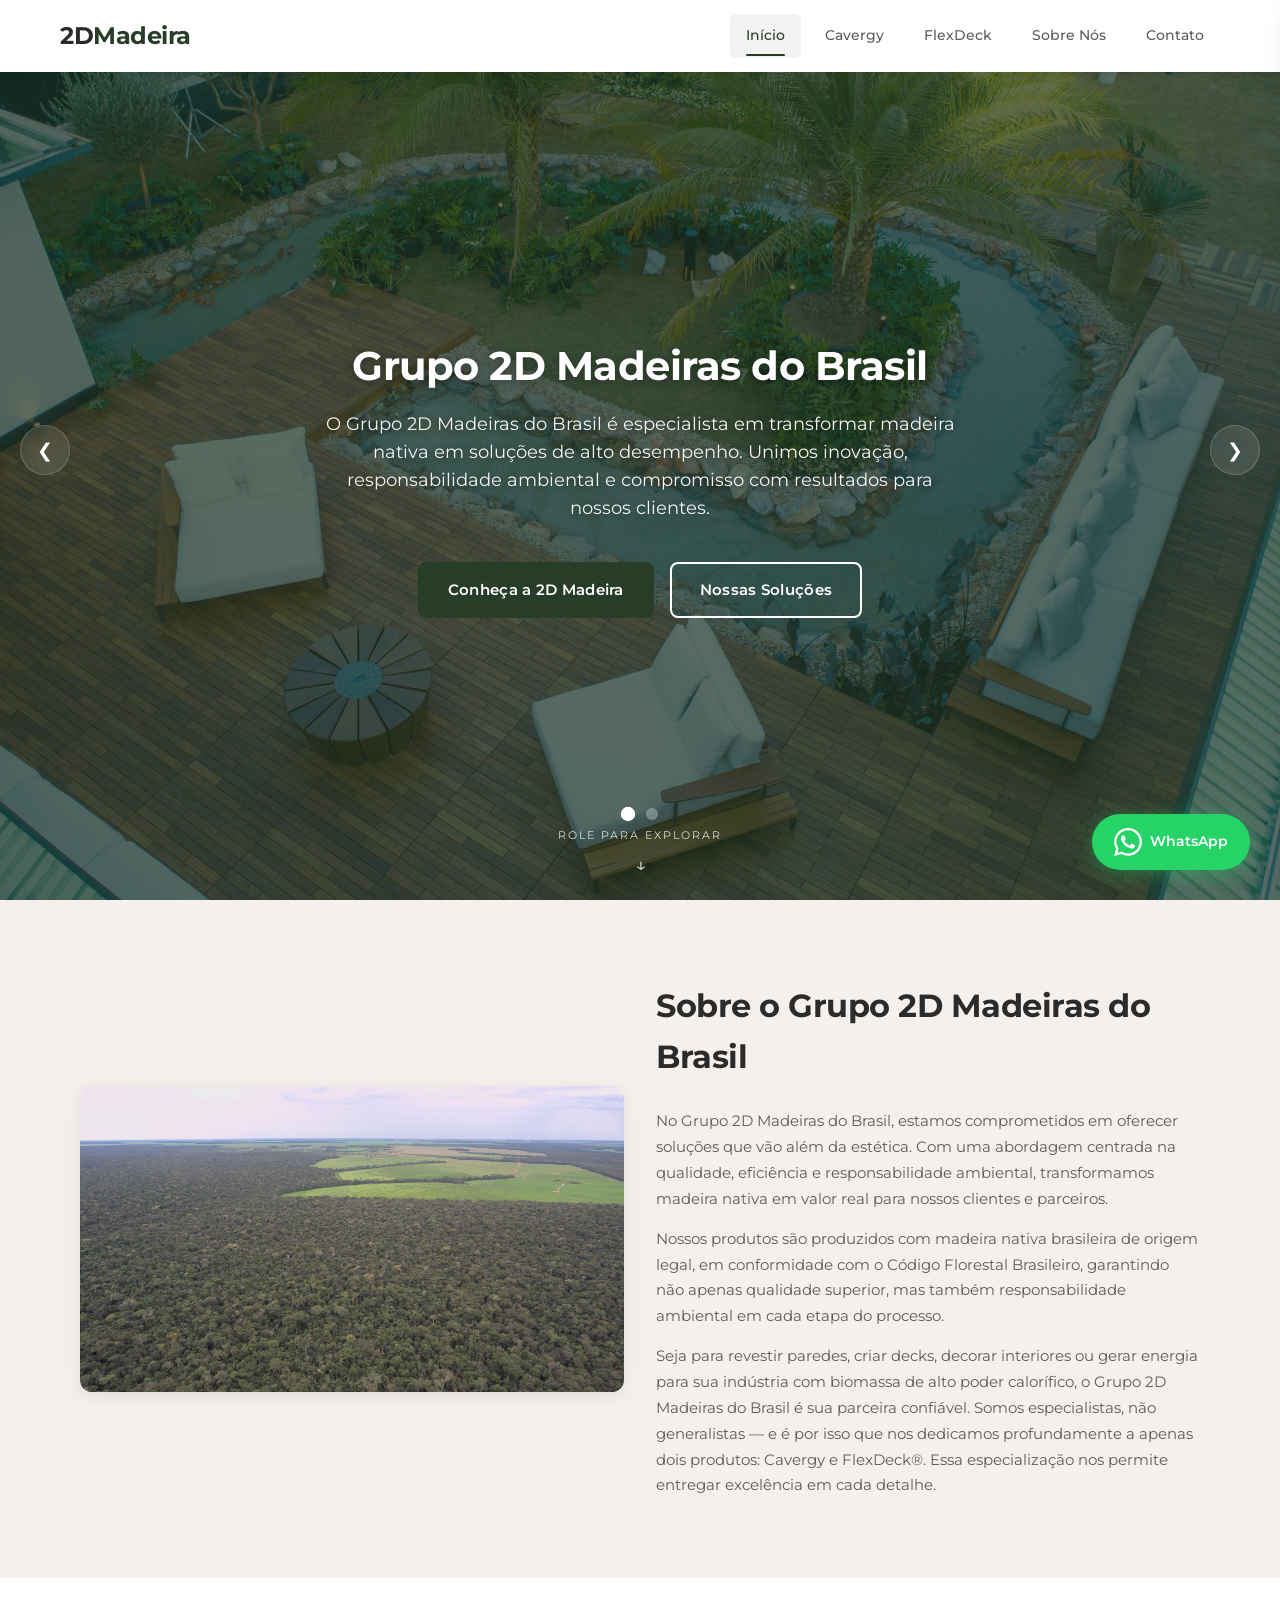
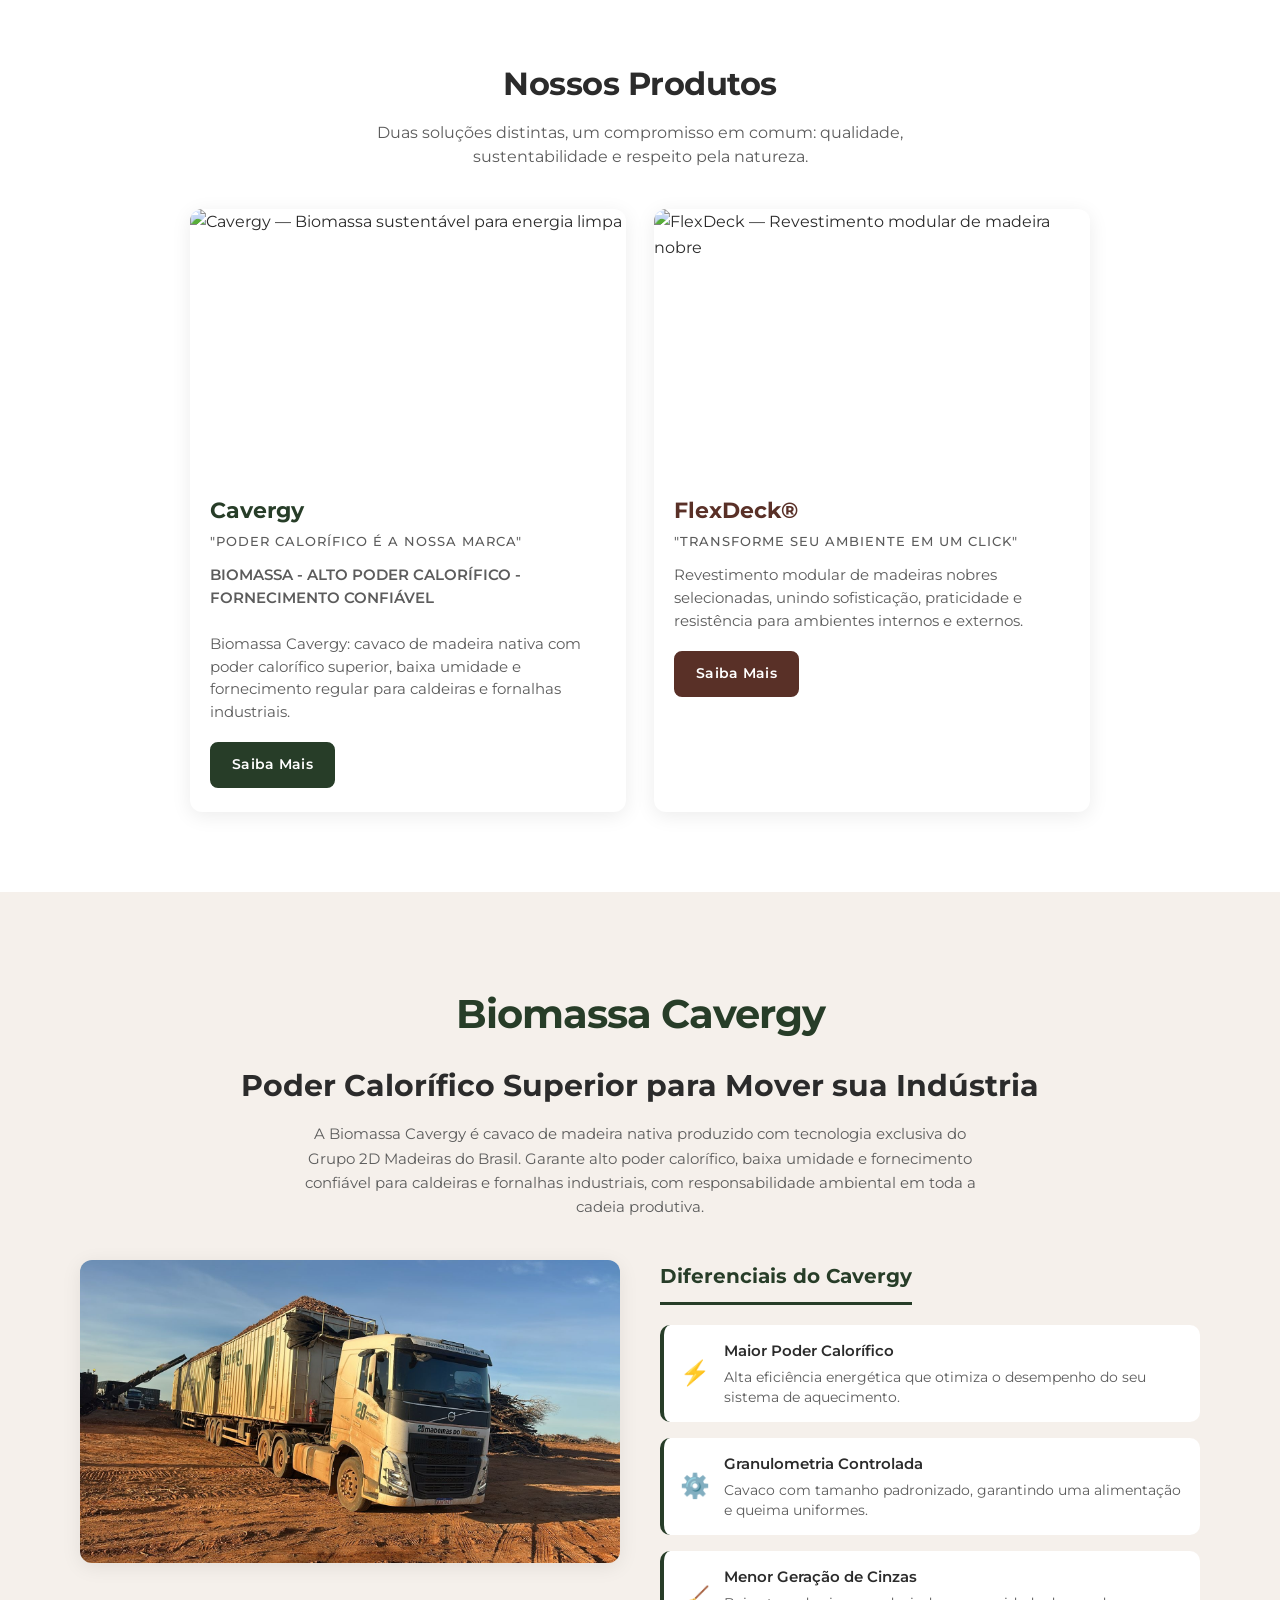
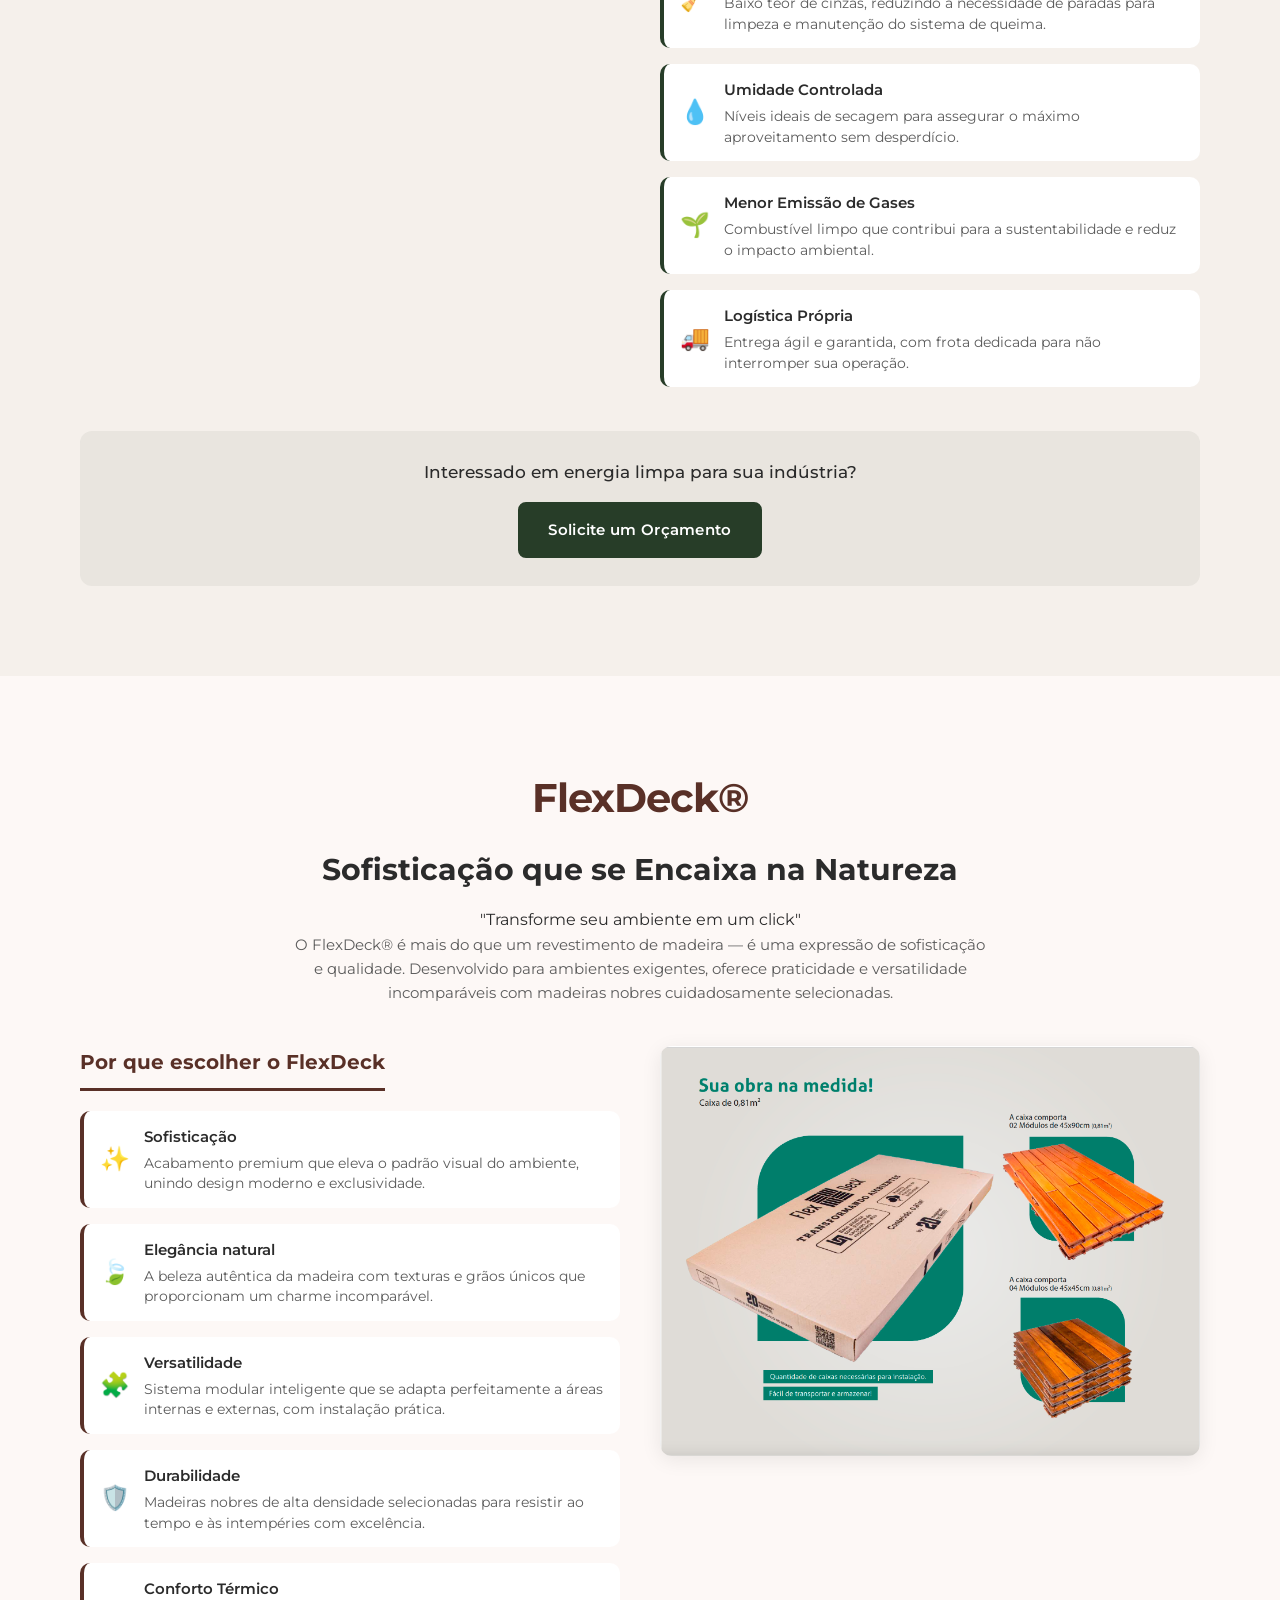
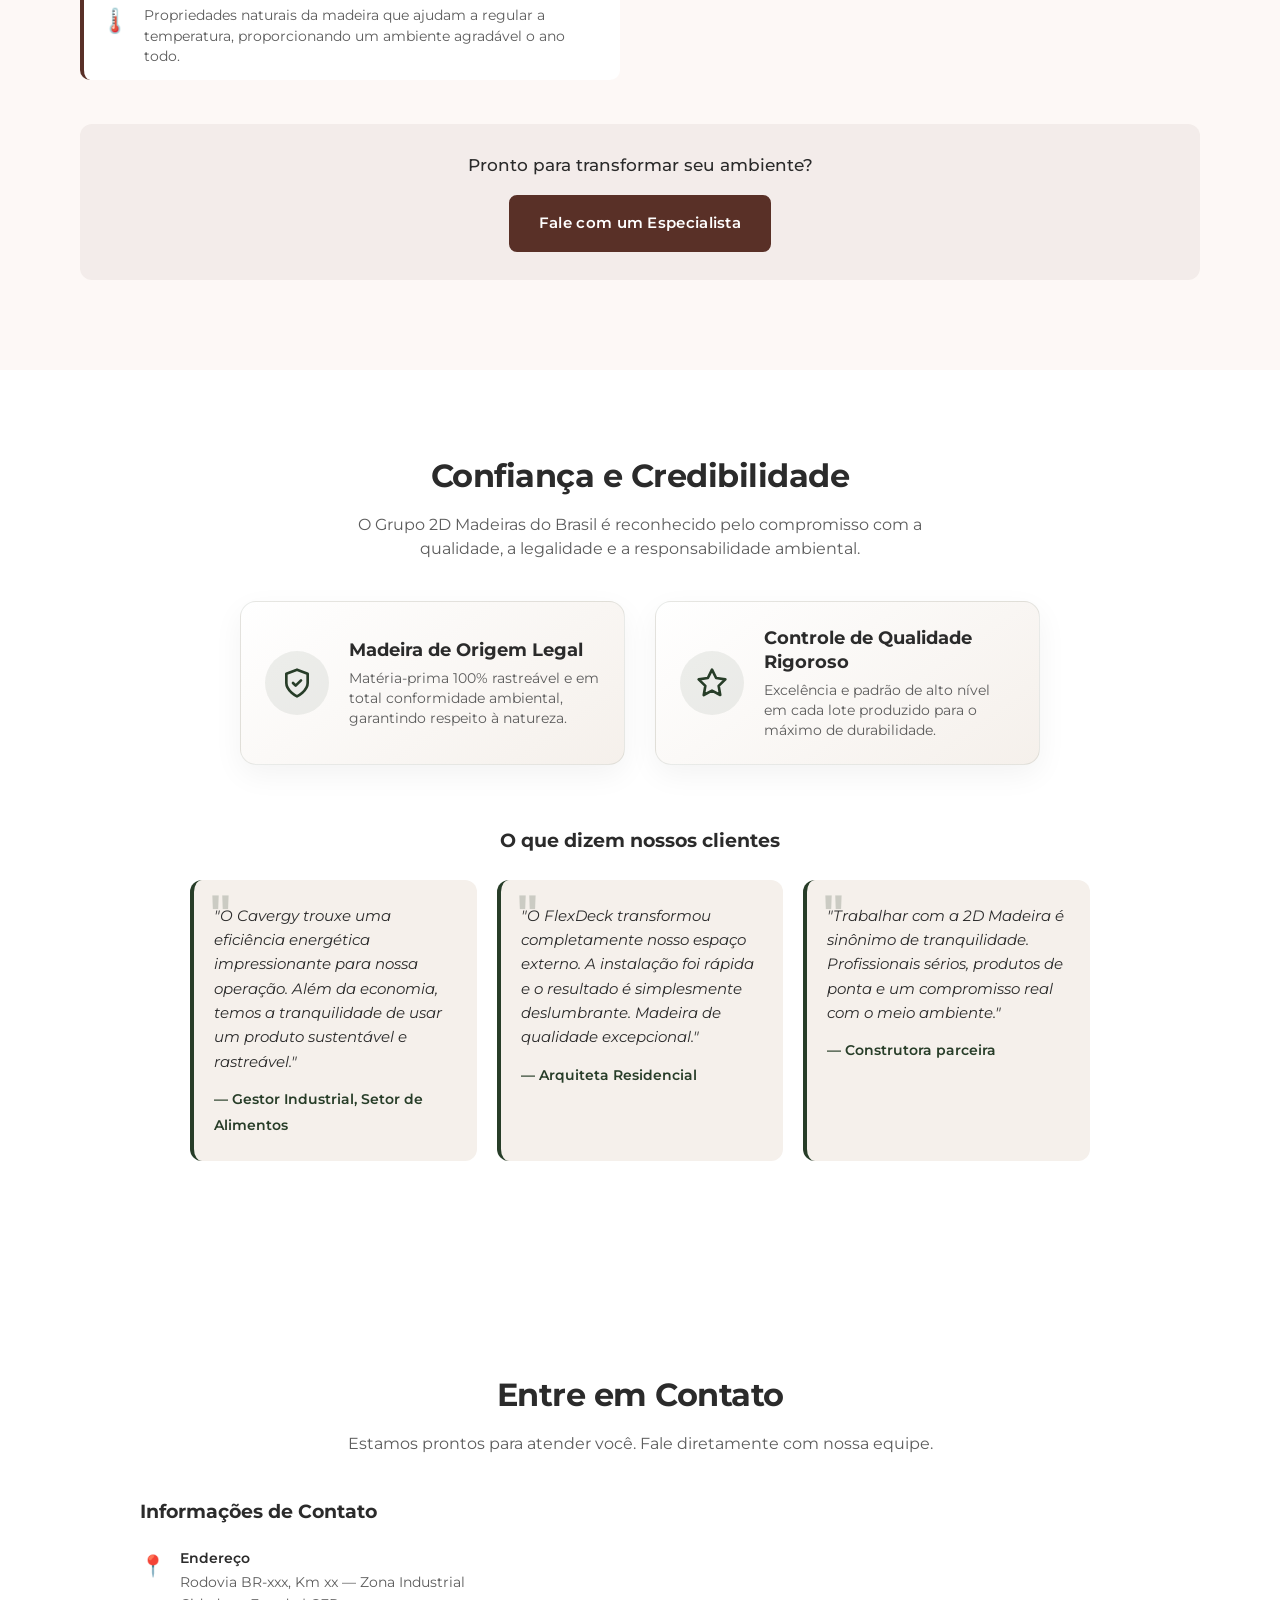
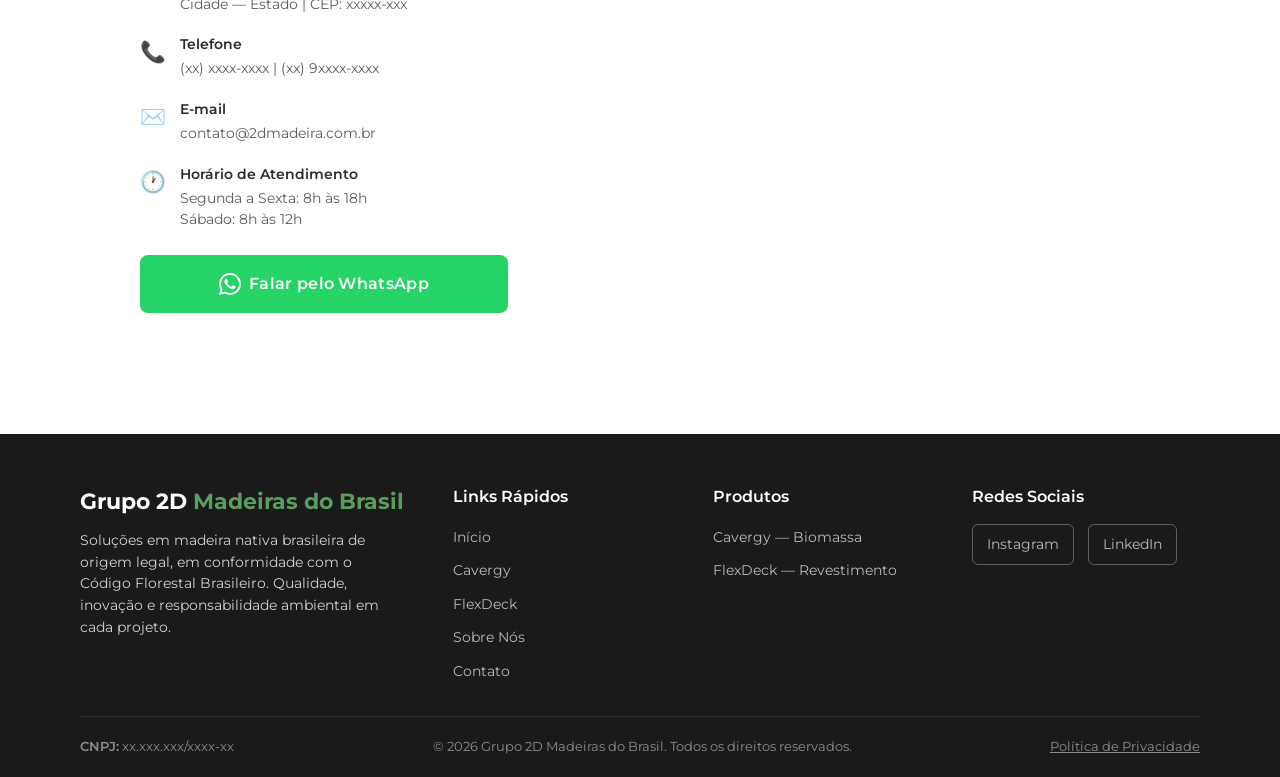
==== commit e180d027: "Imagem e adicionei imagem" ====
--- a/index.html
+++ b/index.html
@@ -79,7 +79,7 @@
         <section class="hero-carousel" id="home">
             <!-- Slide 1: Empresa -->
             <div class="hero-carousel__slide hero-carousel__slide--ativo"
-                style="background-image: linear-gradient(135deg, rgba(26, 46, 27, 0.7) 0%, rgba(39, 61, 40, 0.7) 100%), url('https://placehold.co/1920x1080/273D28/FFFFFF?text=2D+Madeira');">
+                style="background-image: linear-gradient(135deg, rgba(26, 46, 27, 0.7) 0%, rgba(39, 61, 40, 0.7) 100%), url('image/image/parte_1/1.jpg');">
                 <div class="hero-carousel__container">
                     <h1 class="hero-carousel__titulo">Grupo 2D Madeiras do Brasil</h1>
                     <p class="hero-carousel__subtitulo">
@@ -94,7 +94,7 @@
 
             <!-- Slide 2: Sustentabilidade -->
             <div class="hero-carousel__slide"
-                style="background-image: linear-gradient(135deg, rgba(89, 48, 39, 0.7) 0%, rgba(122, 66, 55, 0.7) 100%), url('https://placehold.co/1920x1080/593027/FFFFFF?text=Manejo+Sustentável');">
+                style="background-image: linear-gradient(135deg, rgba(89, 48, 39, 0.7) 0%, rgba(122, 66, 55, 0.7) 100%), url('image/image/parte_1/3.jpg');">
                 <div class="hero-carousel__container">
                     <h2 class="hero-carousel__titulo">Compromisso com o<br>Futuro das Florestas</h2>
                     <p class="hero-carousel__subtitulo">
@@ -133,7 +133,7 @@
                 <div class="sobre__grid">
                     <div class="sobre__imagem">
                         <!-- Substitua pela imagem da equipe/empresa -->
-                        <img src="https://placehold.co/700x500/273D28/FFFFFF?text=2D+Madeira"
+                        <img src="image/image/parte_1/2.jpg"
                             alt="Equipe 2D Madeira — Especialistas em madeira sustentável" loading="lazy" width="700"
                             height="500">
                     </div>
@@ -164,7 +164,7 @@
                     <article class="card-produto card-produto--cavergy">
                         <div class="card-produto__imagem">
                             <!-- Substitua pela imagem PNG do Cavergy -->
-                            <img src="https://placehold.co/600x400/273D28/FFFFFF?text=Cavergy"
+                            <img src="image/image/parte_2/"
                                 alt="Cavergy — Biomassa sustentável para energia limpa" loading="lazy" width="600"
                                 height="400">
                         </div>
@@ -212,7 +212,7 @@
                     <!-- Imagem principal -->
                     <div class="pagina-produto__imagem-principal">
                         <!-- Substitua pela imagem real do Cavergy -->
-                        <img src="https://placehold.co/800x500/273D28/FFFFFF?text=Biomassa+Cavergy"
+                        <img src="image/image/parte_2/PHOTO-2026-05-09-06-34-47.jpg"
                             alt="Biomassa Cavergy — Cavaco de madeira nativa com poder calorífico superior, garantindo maior rendimento energético por tonelada consumida." loading="lazy" width="800"
                             height="500">
                     </div>
@@ -294,7 +294,7 @@
                     <!-- Imagem principal -->
                     <div class="pagina-produto__imagem-principal">
                         <!-- Substitua pela imagem real do FlexDeck -->
-                        <img src="https://placehold.co/800x500/593027/FFFFFF?text=FlexDeck+Revestimento"
+                        <img src="image/image/parte_3/Caixa de 0,81 m2.png"
                             alt="FlexDeck — Revestimento modular de madeira nobre para decks e paredes" loading="lazy"
                             width="800" height="500">
                     </div>
@@ -484,11 +484,7 @@
                     <!-- Mapa ou imagem de localização -->
                     <div class="contato__mapa">
                         <!-- Substitua por um iframe do Google Maps ou imagem -->
-                        <div class="contato__mapa-placeholder">
-                            <img src="https://placehold.co/600x400/e8e5e1/666666?text=Localização+2D+Madeira"
-                                alt="Localização da 2D Madeira no mapa" loading="lazy" width="600" height="400">
-                            <p class="contato__mapa-legenda">Visite-nos e conheça nossos produtos de perto.</p>
-                        </div>
+                        <iframe src="https://www.google.com/maps/embed?pb=!1m18!1m12!1m3!1d15619.188628921716!2d-55.50448356988555!3d-11.84946764863333!2m3!1f0!2f0!3f0!3m2!1i1024!2i768!4f13.1!3m3!1m2!1s0x93a78117953911f1%3A0x415ea5bbe48f3aca!2s2D%20Madeiras%20do%20Brasil%20%2F%20Cavergy%20%2F%20FlexDeck!5e0!3m2!1spt-BR!2sbr!4v1787151040024!5m2!1spt-BR!2sbr" width="600" height="450" style="border:0;" allowfullscreen="" loading="lazy" referrerpolicy="strict-origin-when-cross-origin"></iframe>
                     </div>
                 </div>
             </div>
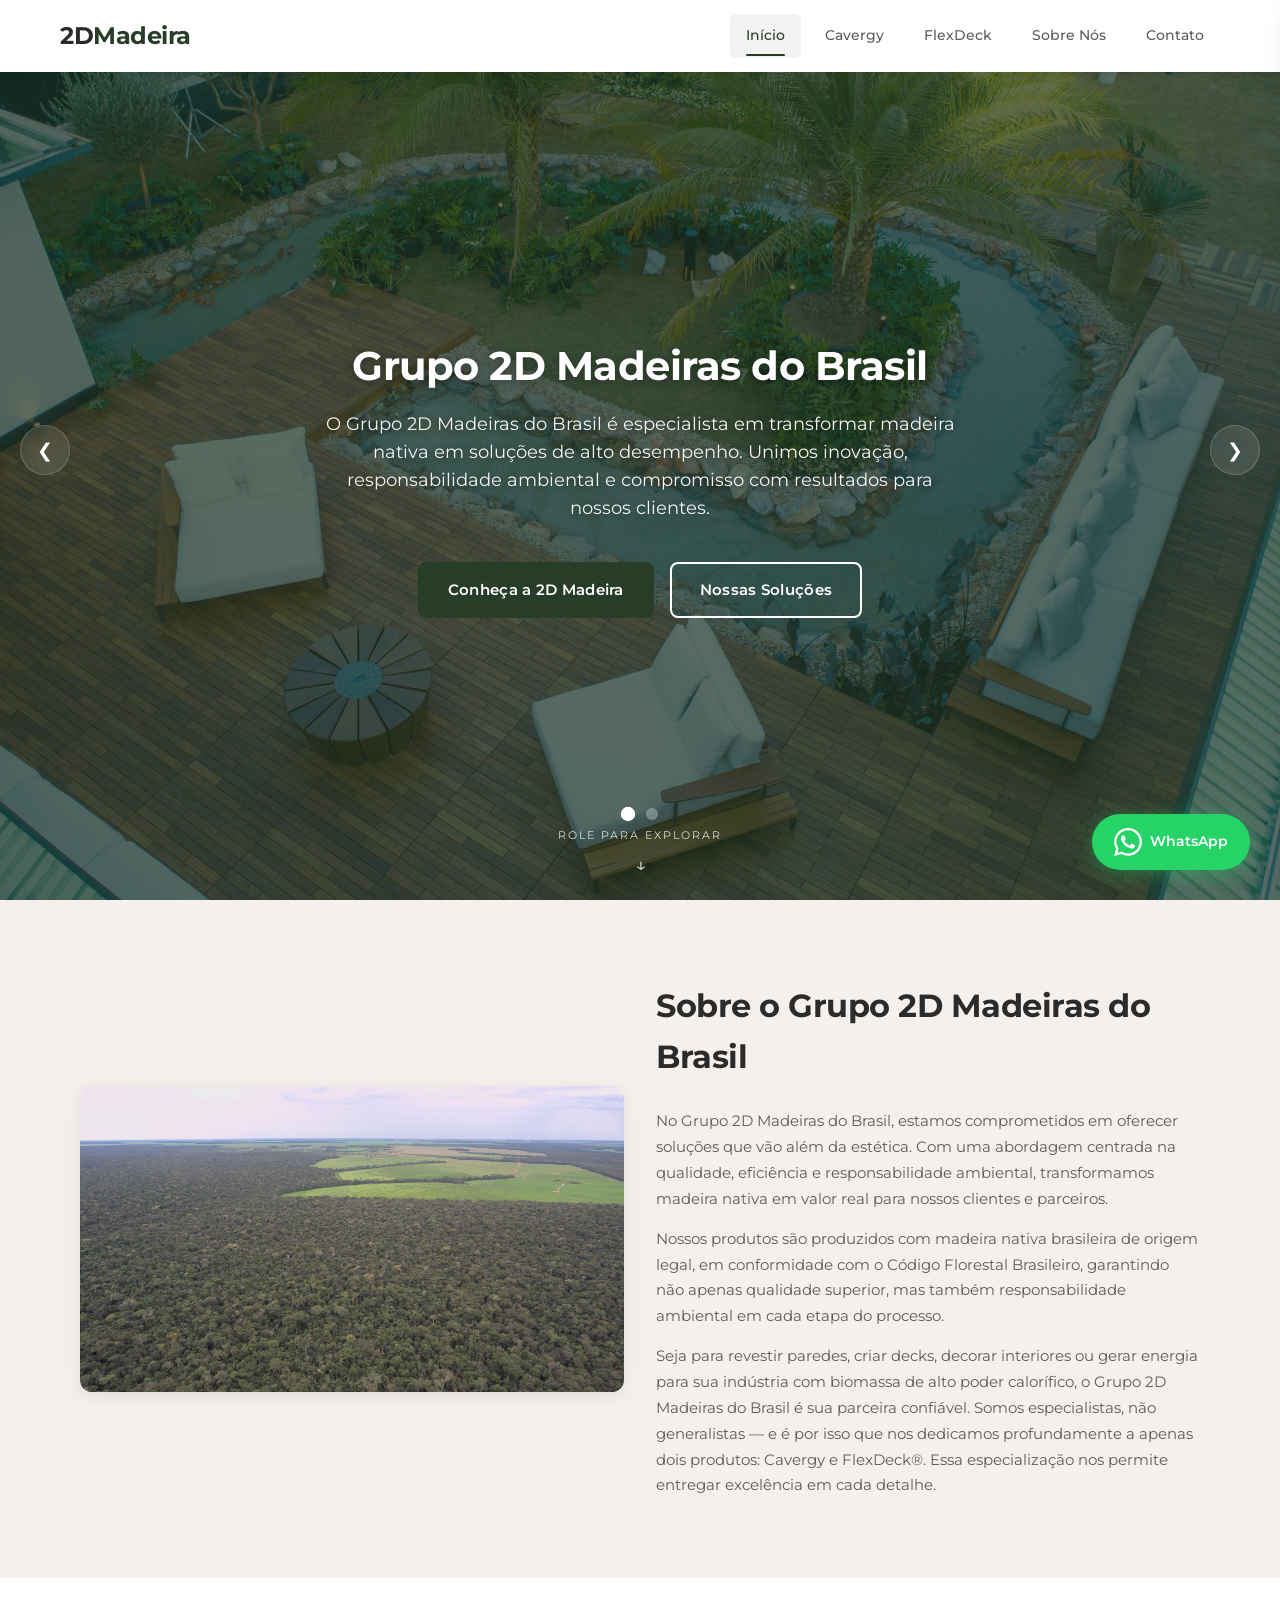
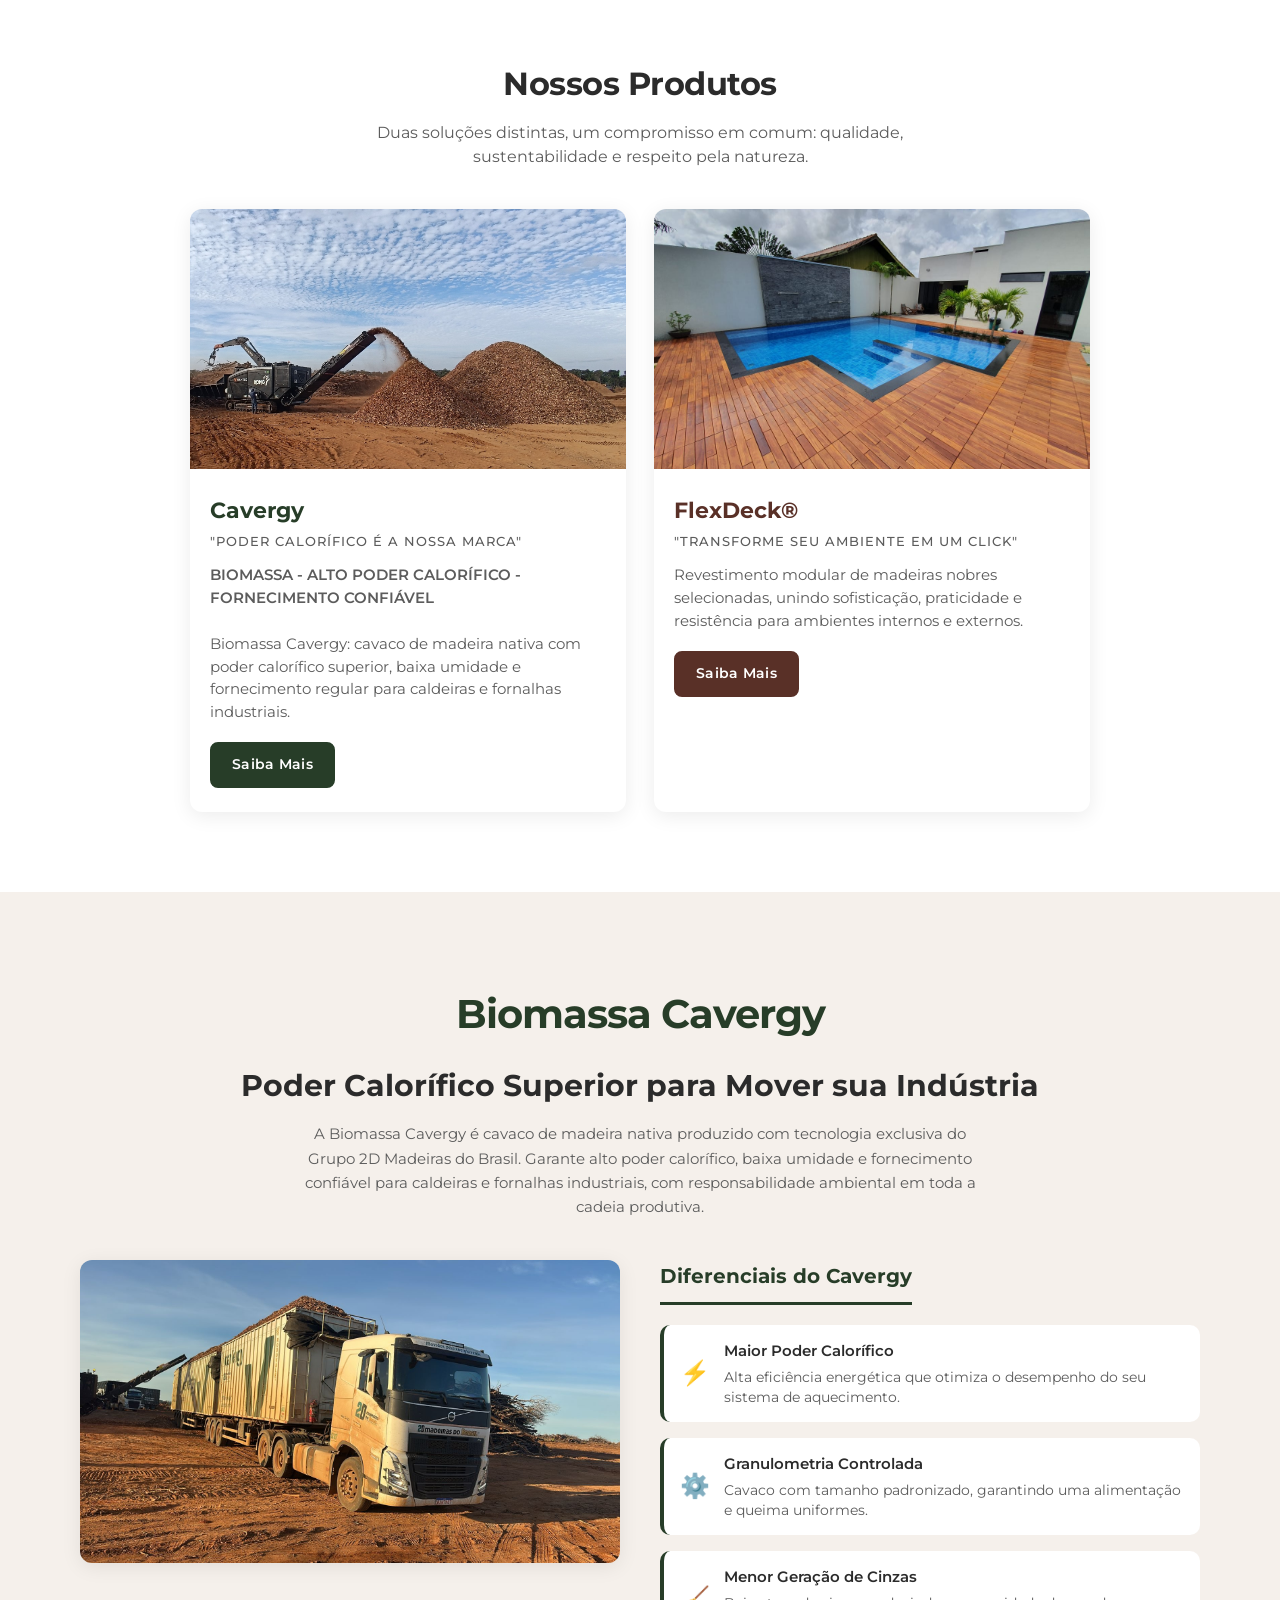
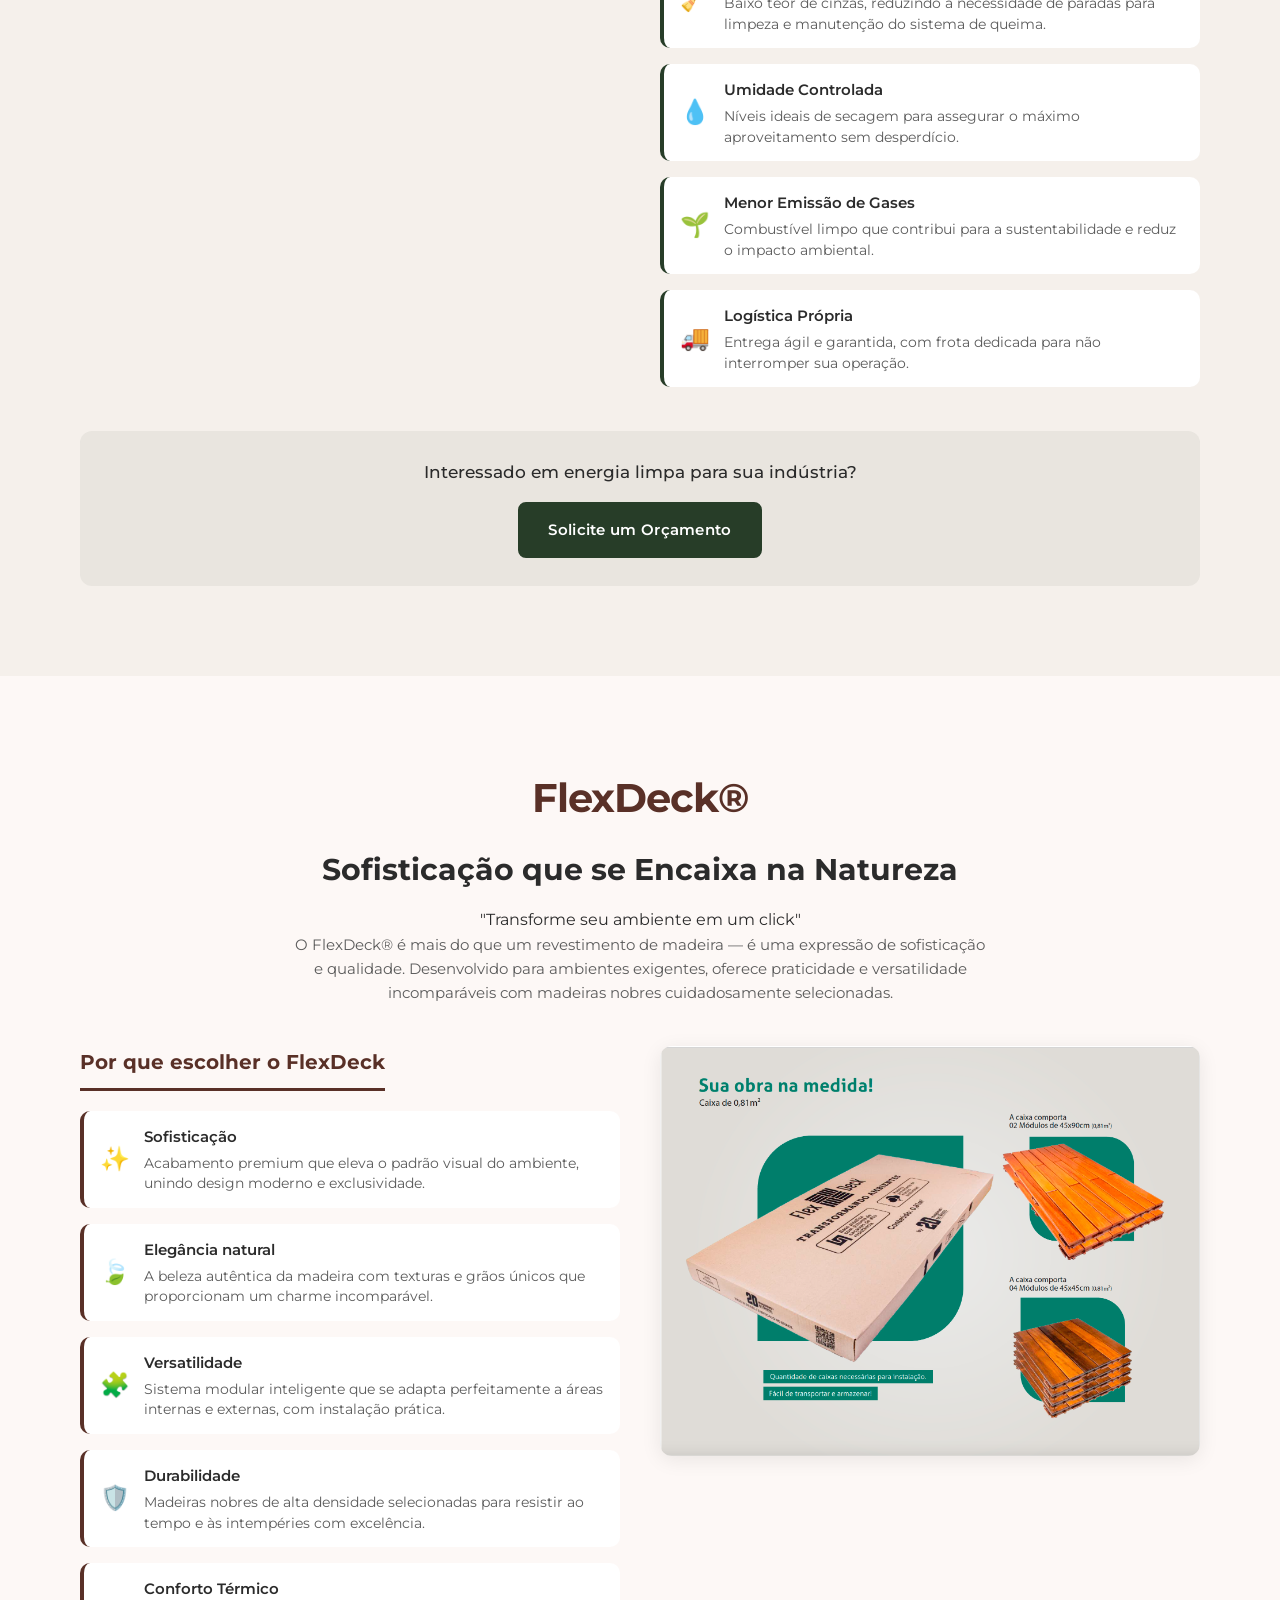
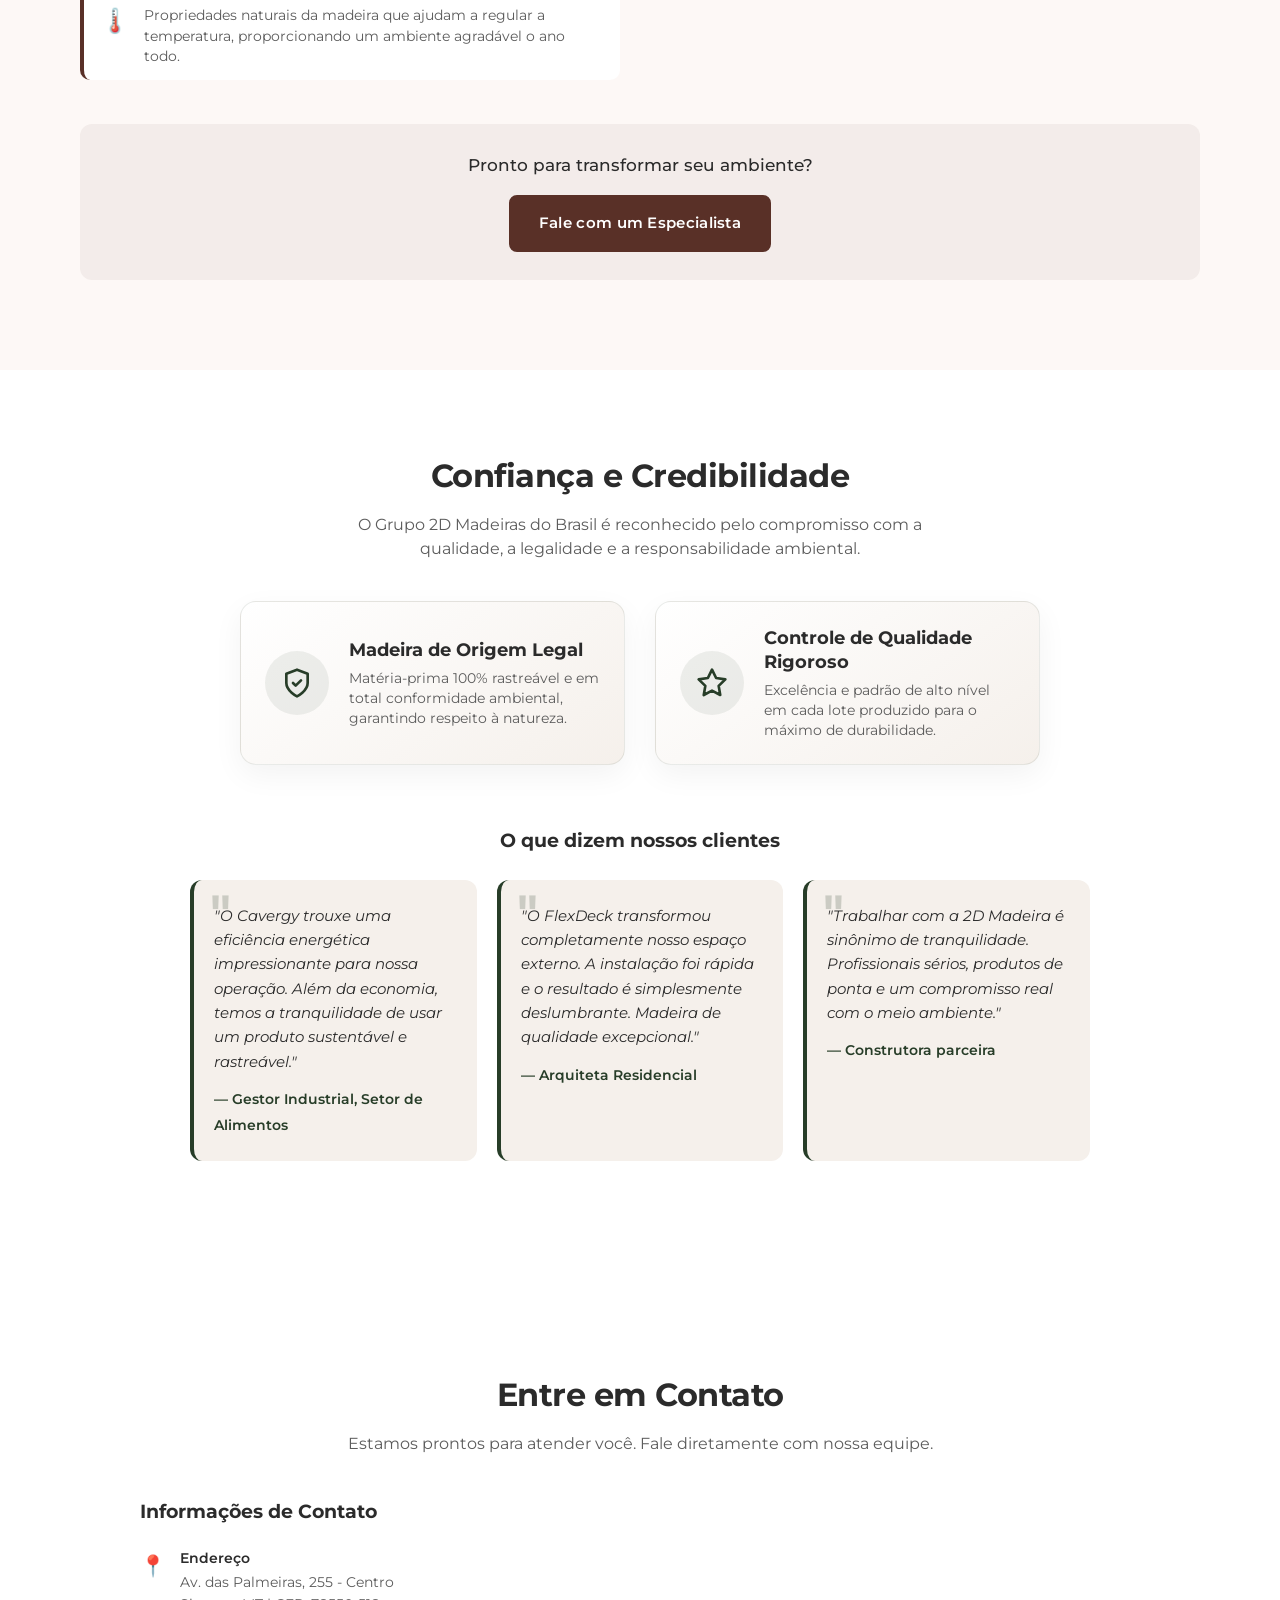
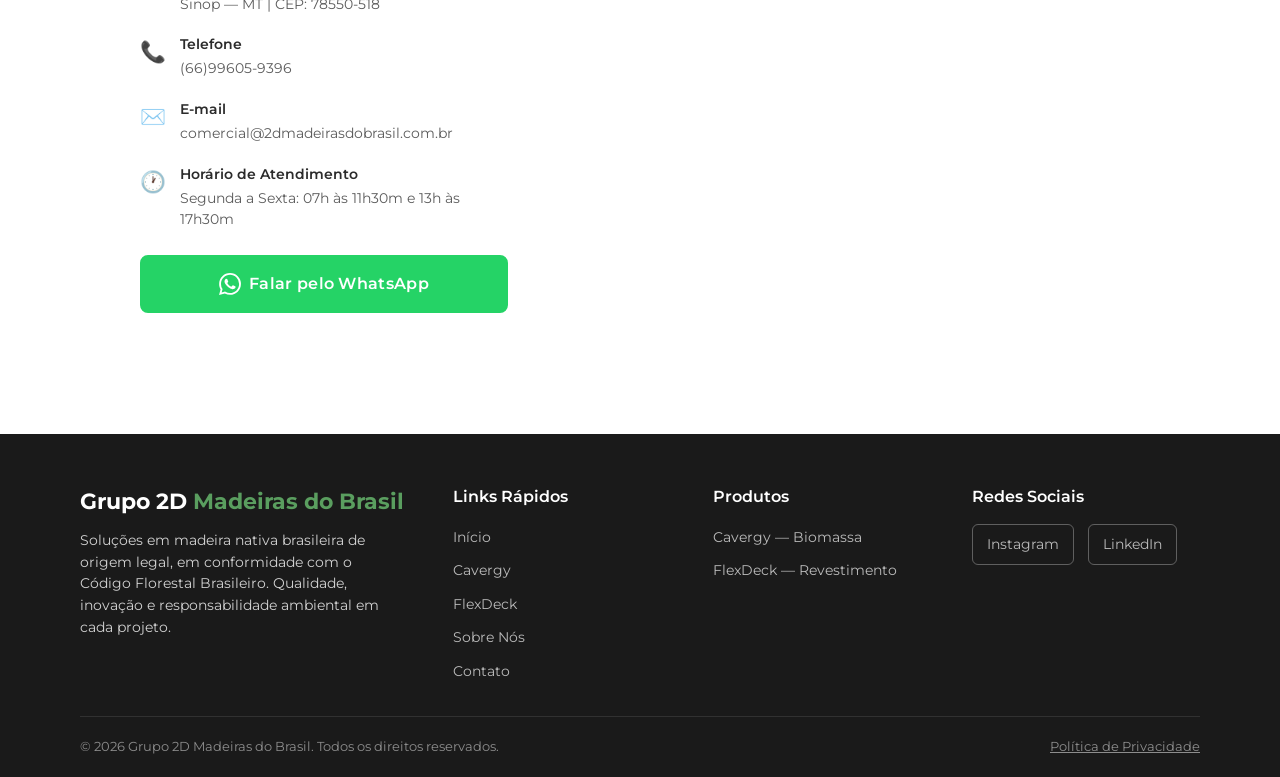
==== commit 58ef40bf: "Adicionei duas fotos e alyeração da informação da empresa" ====
--- a/index.html
+++ b/index.html
@@ -164,7 +164,7 @@
                     <article class="card-produto card-produto--cavergy">
                         <div class="card-produto__imagem">
                             <!-- Substitua pela imagem PNG do Cavergy -->
-                            <img src="image/image/parte_2/"
+                            <img src="image/image/parte_4/4.jpeg"
                                 alt="Cavergy — Biomassa sustentável para energia limpa" loading="lazy" width="600"
                                 height="400">
                         </div>
@@ -179,7 +179,7 @@
                     <article class="card-produto card-produto--flexdeck">
                         <div class="card-produto__imagem">
                             <!-- Substitua pela imagem PNG do FlexDeck -->
-                            <img src="https://placehold.co/600x400/593027/FFFFFF?text=FlexDeck"
+                            <img src="image/image/parte_5/2.jpeg"
                                 alt="FlexDeck — Revestimento modular de madeira nobre" loading="lazy" width="600"
                                 height="400">
                         </div>
@@ -441,7 +441,7 @@
                                 <div>
                                     <strong>Endereço</strong>
                                     <!-- Substitua pelo endereço real -->
-                                    <p>Rodovia BR-xxx, Km xx — Zona Industrial<br>Cidade — Estado | CEP: xxxxx-xxx</p>
+                                    <p>Av. das Palmeiras, 255 - Centro<br>Sinop — MT | CEP: 78550-518</p>
                                 </div>
                             </li>
                             <li class="contato__item">
@@ -449,7 +449,7 @@
                                 <div>
                                     <strong>Telefone</strong>
                                     <!-- Substitua pelo telefone real -->
-                                    <p>(xx) xxxx-xxxx | (xx) 9xxxx-xxxx</p>
+                                    <p>(66)99605-9396</p>
                                 </div>
                             </li>
                             <li class="contato__item">
@@ -457,19 +457,19 @@
                                 <div>
                                     <strong>E-mail</strong>
                                     <!-- Substitua pelo e-mail real -->
-                                    <p>contato@2dmadeira.com.br</p>
+                                    <p>comercial@2dmadeirasdobrasil.com.br</p>
                                 </div>
                             </li>
                             <li class="contato__item">
                                 <span class="contato__icone" aria-hidden="true">🕐</span>
                                 <div>
                                     <strong>Horário de Atendimento</strong>
-                                    <p>Segunda a Sexta: 8h às 18h<br>Sábado: 8h às 12h</p>
+                                    <p>Segunda a Sexta: 07h às 11h30m e 13h às 17h30m</p>
                                 </div>
                             </li>
                         </ul>
                         <!-- Botão WhatsApp -->
-                        <a href="https://wa.me/55XXXXXXXXXXX?text=Olá!%20Gostaria%20de%20saber%20mais%20sobre%20os%20produtos%20da%202D%20Madeira."
+                        <a href="https://wa.me/5566996059396?text=Olá!%20Gostaria%20de%20saber%20mais%20sobre%20os%20produtos%20da%202D%20Madeira."
                             class="btn btn--whatsapp" target="_blank" rel="noopener noreferrer">
                             <span class="btn__whatsapp-icone" aria-hidden="true">
                                 <!-- Ícone WhatsApp SVG -->
@@ -534,7 +534,6 @@
             </div>
             <!-- Barra inferior -->
             <div class="rodape__barra">
-                <p class="rodape__cnpj"><strong>CNPJ:</strong> xx.xxx.xxx/xxxx-xx</p>
                 <p class="rodape__copy">&copy; <span id="anoAtual"></span> Grupo 2D Madeiras do Brasil. Todos os direitos reservados.</p>
                 <p class="rodape__privacidade"><a href="#">Política de Privacidade</a></p>
             </div>
@@ -542,7 +541,7 @@
     </footer>
 
     <!-- ==================== BOTÃO WHATSAPP FLUTUANTE ==================== -->
-    <a href="https://wa.me/55XXXXXXXXXXX?text=Olá!%20Gostaria%20de%20mais%20informações%20sobre%20os%20produtos%20da%202D%20Madeira."
+    <a href="https://wa.me/5566996059396?text=Olá!%20Gostaria%20de%20mais%20informações%20sobre%20os%20produtos%20da%202D%20Madeira."
         class="whatsapp-flutuante" id="whatsappFlutuante" target="_blank" rel="noopener noreferrer"
         aria-label="Fale conosco pelo WhatsApp">
         <svg width="28" height="28" viewBox="0 0 24 24" fill="currentColor">
